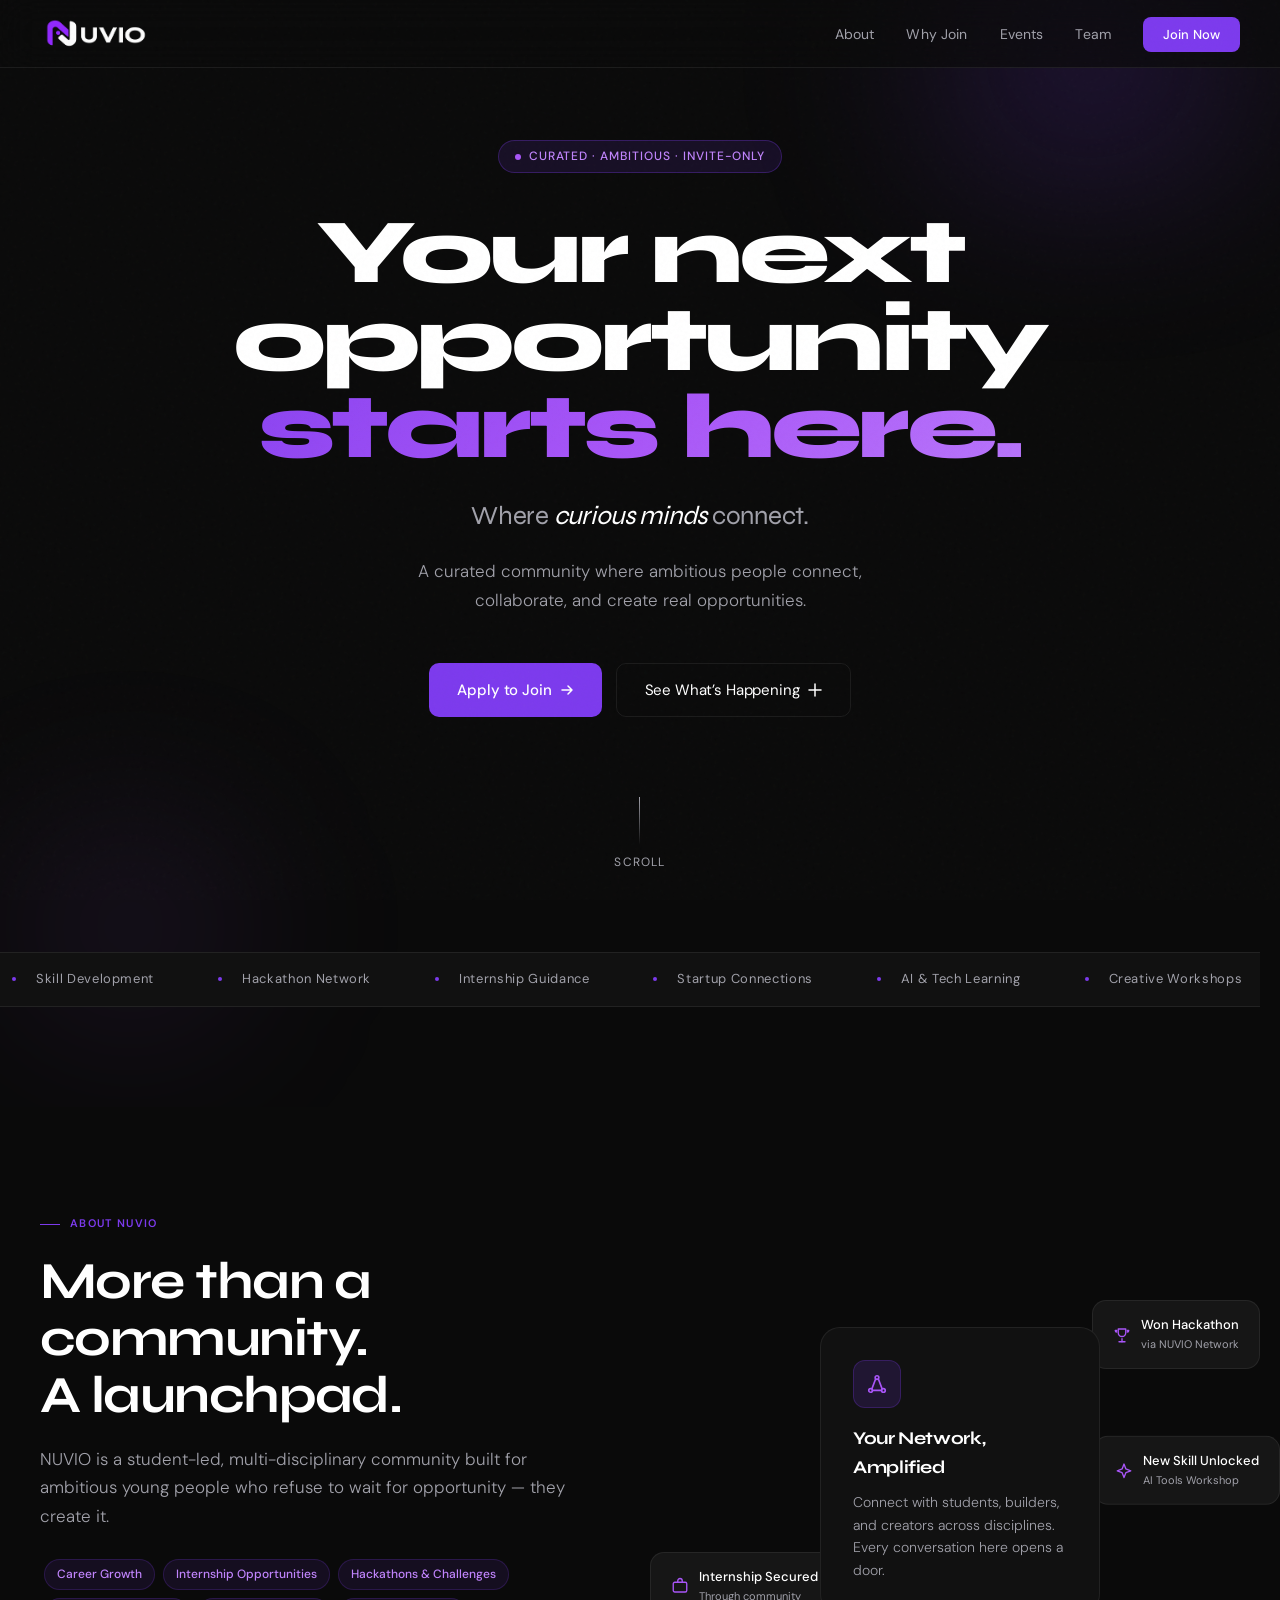
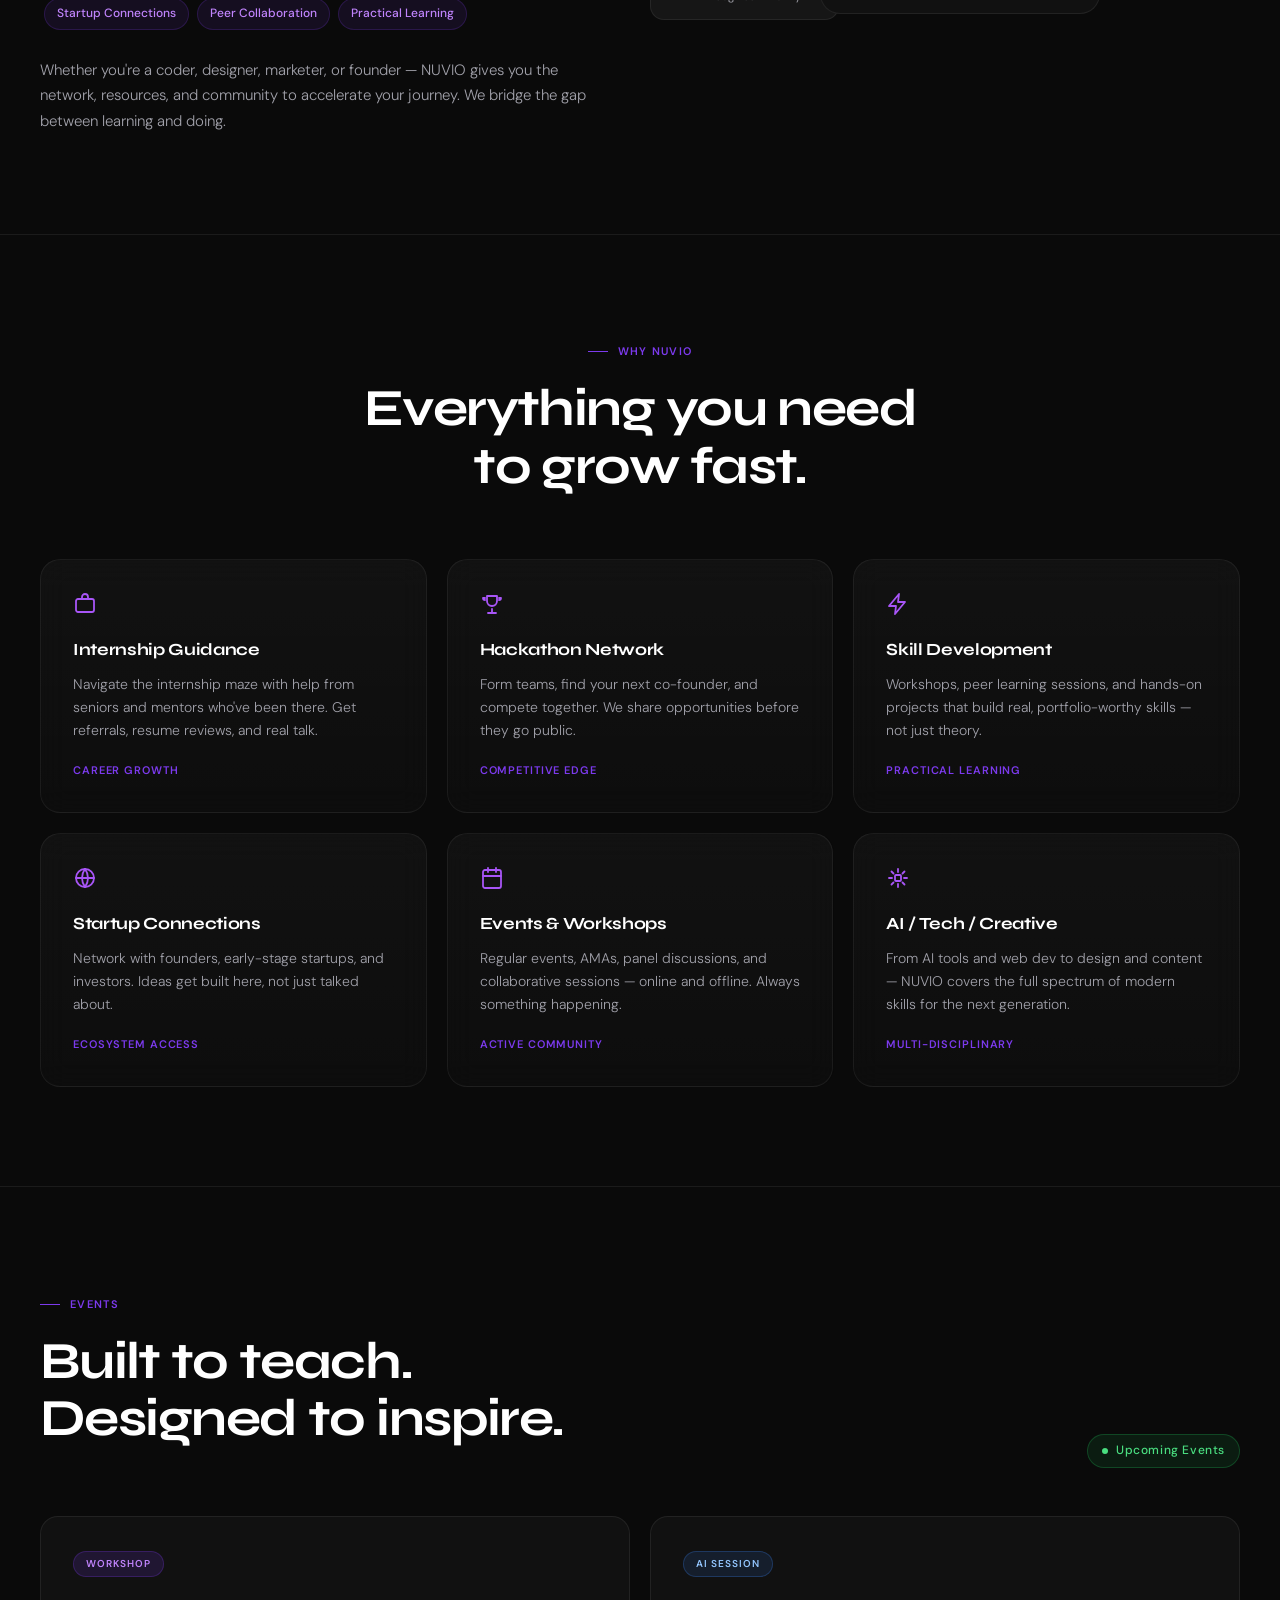
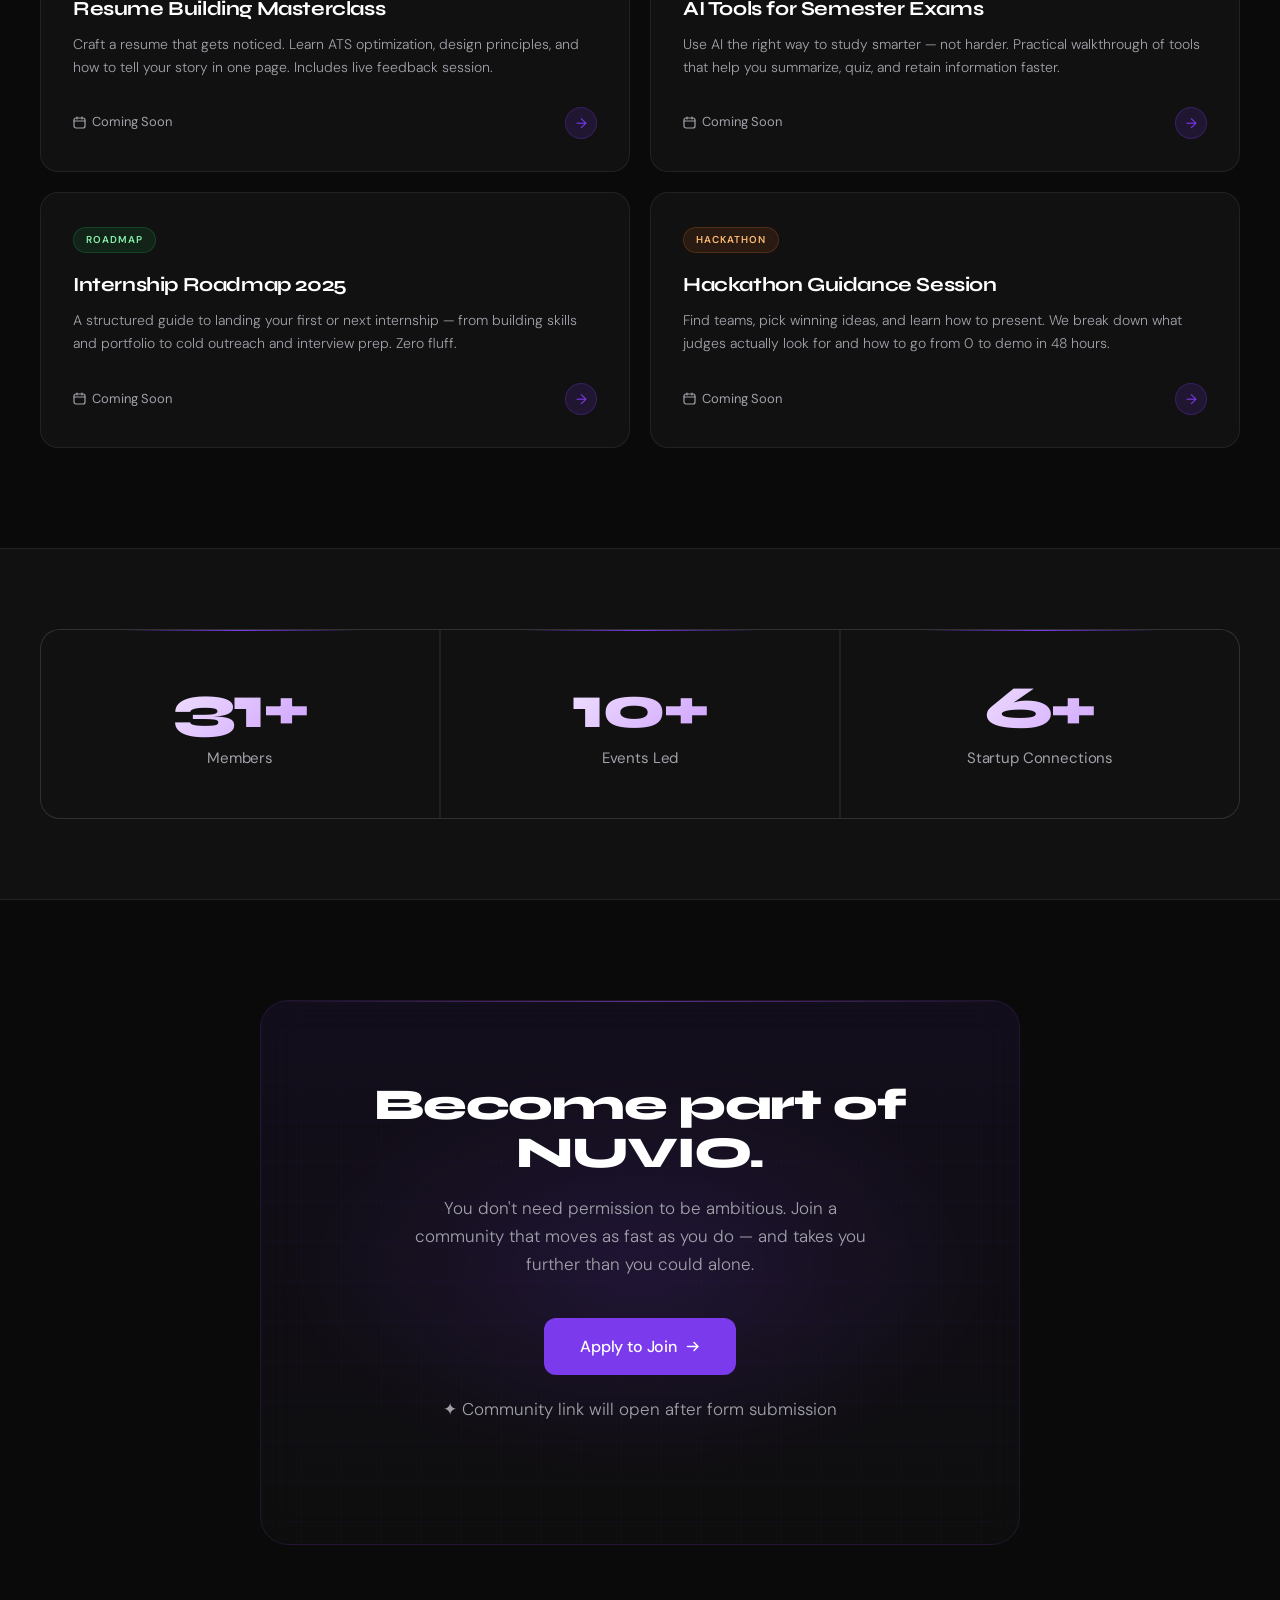
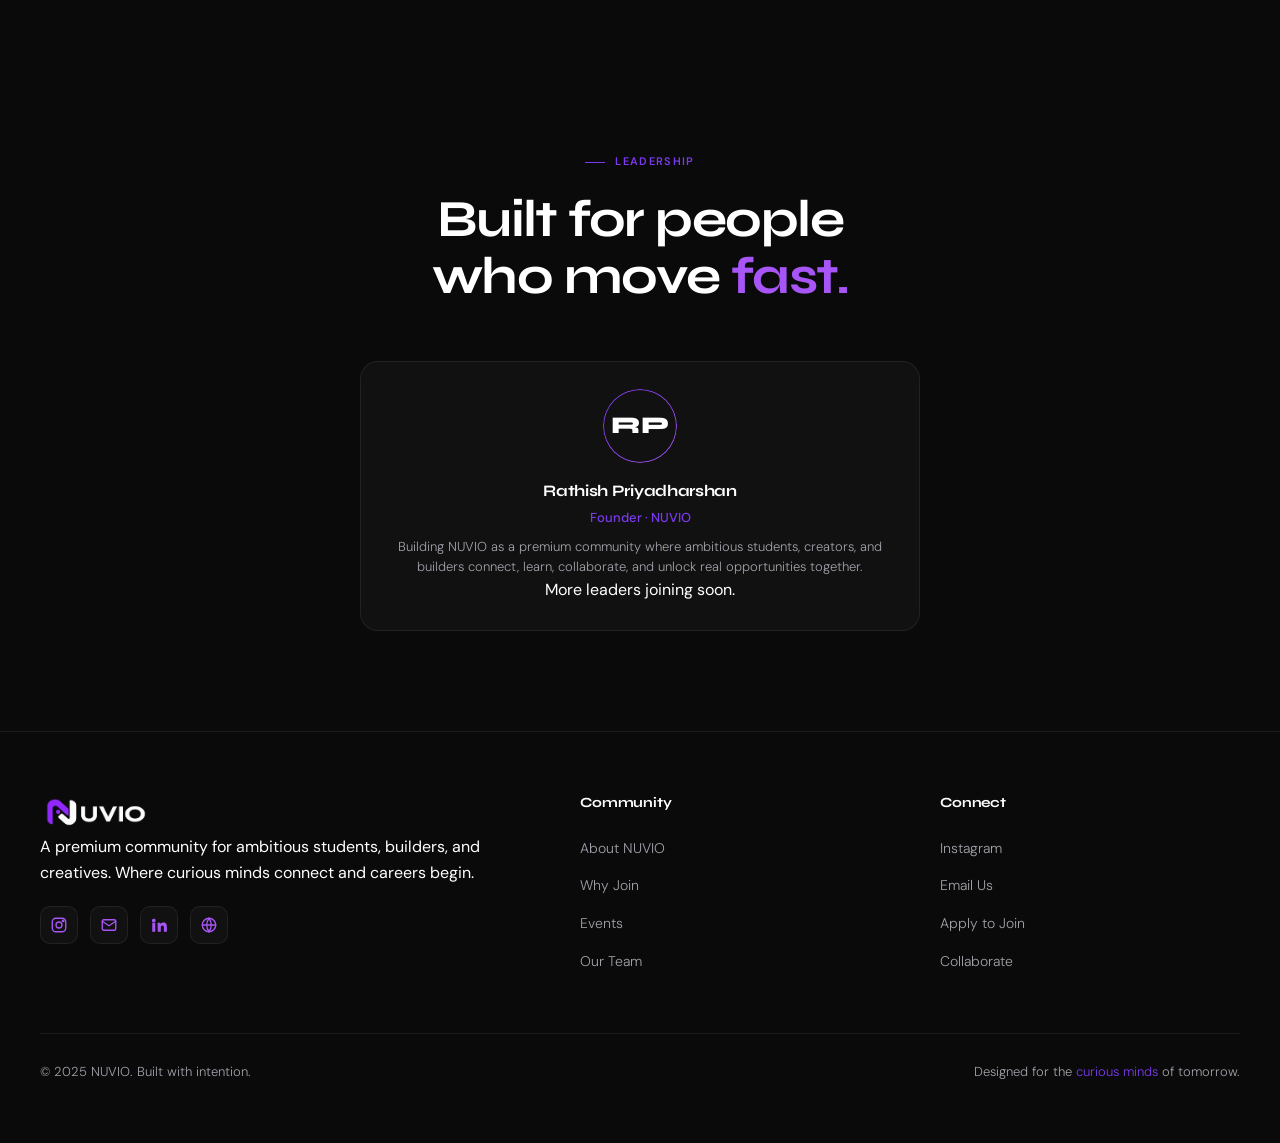
==== index.html @ 0d8b3151 "Add files via upload" ====
<!DOCTYPE html>
<html lang="en">

<head>
  <meta charset="UTF-8" />
  <meta name="viewport" content="width=device-width, initial-scale=1.0" />
  <meta name="description" content="NUVIO — A multi-disciplinary community for students, builders, creatives, and ambitious learners to connect, grow, and build together." />
  <meta name="theme-color" content="#0A0A0A" />

  <!-- Open Graph -->
  <meta property="og:title"       content="NUVIO — Where curious minds connect." />
  <meta property="og:description" content="A premium student-led community for builders, creatives, and ambitious learners." />
  <meta property="og:type"        content="website" />

  <title>NUVIO — Where curious minds connect.</title>
  <link rel="icon" type="image/png" href="assets/favicon.png">
  <!-- Google Fonts -->
  <link rel="preconnect" href="https://fonts.googleapis.com" />
  <link rel="preconnect" href="https://fonts.gstatic.com" crossorigin />
  <link
    href="https://fonts.googleapis.com/css2?family=Syne:wght@400;500;600;700;800&family=DM+Sans:ital,opsz,wght@0,9..40,300;0,9..40,400;0,9..40,500;1,9..40,300&display=swap"
    rel="stylesheet"
  />

  <!-- Stylesheet -->
  <link rel="stylesheet" href="style.css" />
</head>

<body>

  <!-- ============================================================
       NAVIGATION
  ============================================================ -->
  <nav>
    <a href="#" class="nav-logo">
      <img src="assets/nuvio-navbar.png" alt="NUVIO">
    </a>

    <ul class="nav-links">
      <li><a href="#about">About</a></li>
      <li><a href="#why">Why Join</a></li>
      <li><a href="#events">Events</a></li>
      <li><a href="#team">Team</a></li>
      <li><a href="#join" class="nav-cta">Join Now</a></li>
    </ul>

    <div class="nav-hamburger" aria-label="Toggle menu" role="button" tabindex="0">
      <span></span>
      <span></span>
      <span></span>
    </div>
  </nav>


  <!-- ============================================================
       HERO SECTION
  ============================================================ -->
  <section id="hero">

    <!-- Background glows -->
    <div class="hero-glow-1" aria-hidden="true"></div>
    <div class="hero-glow-2" aria-hidden="true"></div>

    <!-- Badge -->
    <div class="hero-badge">
      <div class="hero-badge-dot" aria-hidden="true"></div>
      Curated · Ambitious · Invite-only
    </div>

    <!-- Headline -->
    <h1 class="hero-title">
      <span class="hero-title-line1">Your next opportunity</span>
      <span class="hero-title-line2">starts here.</span>
    </h1>

    <!-- Tagline -->
    <p class="hero-tagline">Where <em>curious minds</em> connect.</p>

    <!-- Description -->
    <p class="hero-desc">
      A curated community where ambitious people connect, collaborate, and create real opportunities.
    </p>

    <!-- CTA Buttons -->
    <div class="hero-cta">
      <a href="#" class="btn-primary" id="open-form">
        Apply to Join
        <svg width="14" height="14" viewBox="0 0 14 14" fill="none" aria-hidden="true">
          <path d="M2 7h10M8 3l4 4-4 4" stroke="currentColor" stroke-width="1.5" stroke-linecap="round" stroke-linejoin="round"/>
        </svg>
      </a>
      <a href="#events" class="btn-secondary">
        See What’s Happening
        <svg width="14" height="14" viewBox="0 0 14 14" fill="none" aria-hidden="true">
          <path d="M7 1v12M1 7h12" stroke="currentColor" stroke-width="1.5" stroke-linecap="round"/>
        </svg>
      </a>
    </div>

    <!-- Scroll indicator -->
    <div class="hero-scroll" aria-hidden="true">
      <div class="scroll-line"></div>
      Scroll
    </div>

    <!-- Marquee ticker -->
    <div class="marquee-wrap" aria-hidden="true">
      <div class="marquee-track">
        <div class="marquee-item"><span></span> Skill Development</div>
        <div class="marquee-item"><span></span> Hackathon Network</div>
        <div class="marquee-item"><span></span> Internship Guidance</div>
        <div class="marquee-item"><span></span> Startup Connections</div>
        <div class="marquee-item"><span></span> AI & Tech Learning</div>
        <div class="marquee-item"><span></span> Creative Workshops</div>
        <div class="marquee-item"><span></span> Community Growth</div>
        <div class="marquee-item"><span></span> Peer Mentorship</div>
        <!-- Duplicate set for seamless loop -->
        <div class="marquee-item"><span></span> Skill Development</div>
        <div class="marquee-item"><span></span> Hackathon Network</div>
        <div class="marquee-item"><span></span> Internship Guidance</div>
        <div class="marquee-item"><span></span> Startup Connections</div>
        <div class="marquee-item"><span></span> AI & Tech Learning</div>
        <div class="marquee-item"><span></span> Creative Workshops</div>
        <div class="marquee-item"><span></span> Community Growth</div>
        <div class="marquee-item"><span></span> Peer Mentorship</div>
      </div>
    </div>

  </section>


  <!-- ============================================================
       ABOUT SECTION
  ============================================================ -->
  <section id="about">
    <div class="about-grid">

      <!-- Text Content -->
      <div class="reveal">
        <div class="section-label">About NUVIO</div>
        <h2 class="section-title">More than a community.<br>A launchpad.</h2>
        <p class="section-desc">
          NUVIO is a student-led, multi-disciplinary community built for ambitious young
          people who refuse to wait for opportunity — they create it.
        </p>

        <div class="about-pills">
          <span class="about-pill">Career Growth</span>
          <span class="about-pill">Internship Opportunities</span>
          <span class="about-pill">Hackathons & Challenges</span>
          <span class="about-pill">Startup Connections</span>
          <span class="about-pill">Peer Collaboration</span>
          <span class="about-pill">Practical Learning</span>
        </div>

        <p style="font-size: 15px; color: var(--secondary); line-height: 1.7; font-weight: 300;">
          Whether you're a coder, designer, marketer, or founder — NUVIO gives you the
          network, resources, and community to accelerate your journey. We bridge the
          gap between learning and doing.
        </p>
      </div>

      <!-- Visual / Floating Cards -->
      <div class="about-visual reveal" aria-hidden="true">
        <div class="about-card-big">
          <div class="about-icon-wrap">
            <svg width="22" height="22" viewBox="0 0 24 24" fill="none" stroke="currentColor" stroke-width="1.8" stroke-linecap="round" stroke-linejoin="round" aria-hidden="true">
              <circle cx="12" cy="5" r="2"/>
              <circle cx="5" cy="19" r="2"/>
              <circle cx="19" cy="19" r="2"/>
              <path d="M10.5 6.5L6.5 17"/>
              <path d="M13.5 6.5L17.5 17"/>
              <path d="M7 19h10"/>
            </svg>
          </div>
          <h3>Your Network, Amplified</h3>
          <p>Connect with students, builders, and creators across disciplines. Every conversation here opens a door.</p>
        </div>

        <div class="about-floating about-float-1">
          <span class="about-floating-icon">
            <svg width="18" height="18" viewBox="0 0 24 24" fill="none" stroke="currentColor" stroke-width="1.8" stroke-linecap="round" stroke-linejoin="round" aria-hidden="true">
              <path d="M8 21h8"/>
              <path d="M12 17v4"/>
              <path d="M7 4h10v5a5 5 0 0 1-10 0V4z"/>
              <path d="M5 6H3a2 2 0 0 0 2 2"/>
              <path d="M19 6h2a2 2 0 0 1-2 2"/>
            </svg>
          </span>
          <div>
            <div class="about-float-title">Won Hackathon</div>
            <div class="about-float-sub">via NUVIO Network</div>
          </div>
        </div>

        <div class="about-floating about-float-2">
          <span class="about-floating-icon">
            <svg width="18" height="18" viewBox="0 0 24 24" fill="none" stroke="currentColor" stroke-width="1.8" stroke-linecap="round" stroke-linejoin="round" aria-hidden="true">
              <rect x="3" y="7" width="18" height="13" rx="2"/>
              <path d="M9 7V5a3 3 0 0 1 6 0v2"/>
            </svg>
          </span>
          <div>
            <div class="about-float-title">Internship Secured</div>
            <div class="about-float-sub">Through community</div>
          </div>
        </div>

        <div class="about-floating about-float-3">
          <span class="about-floating-icon">
            <svg width="18" height="18" viewBox="0 0 24 24" fill="none" stroke="currentColor" stroke-width="1.8" stroke-linecap="round" stroke-linejoin="round" aria-hidden="true">
              <path d="M12 3l2.5 6.5L21 12l-6.5 2.5L12 21l-2.5-6.5L3 12l6.5-2.5L12 3z"/>
            </svg>
          </span>
          <div>
            <div class="about-float-title">New Skill Unlocked</div>
            <div class="about-float-sub">AI Tools Workshop</div>
          </div>
        </div>
      </div>

    </div>
  </section>


  <!-- ============================================================
       WHY JOIN SECTION
  ============================================================ -->
  <section id="why">

    <div class="why-header reveal">
      <div class="section-label">Why NUVIO</div>
      <h2 class="section-title">Everything you need<br>to grow fast.</h2>
    </div>

    <div class="features-grid">

      <div class="feature-card reveal">
        <span class="feature-icon" aria-hidden="true">
          <svg width="24" height="24" viewBox="0 0 24 24" fill="none" stroke="currentColor" stroke-width="1.8" stroke-linecap="round" stroke-linejoin="round">
            <rect x="3" y="7" width="18" height="13" rx="2"/>
            <path d="M9 7V5a3 3 0 0 1 6 0v2"/>
          </svg>
        </span>
        <h3>Internship Guidance</h3>
        <p>Navigate the internship maze with help from seniors and mentors who've been there. Get referrals, resume reviews, and real talk.</p>
        <div class="feature-tag">Career Growth</div>
      </div>

      <div class="feature-card reveal">
        <span class="feature-icon" aria-hidden="true">
          <svg width="24" height="24" viewBox="0 0 24 24" fill="none" stroke="currentColor" stroke-width="1.8" stroke-linecap="round" stroke-linejoin="round">
            <path d="M8 21h8"/>
            <path d="M12 17v4"/>
            <path d="M7 4h10v5a5 5 0 0 1-10 0V4z"/>
            <path d="M5 6H3a2 2 0 0 0 2 2"/>
            <path d="M19 6h2a2 2 0 0 1-2 2"/>
          </svg>
        </span>
        <h3>Hackathon Network</h3>
        <p>Form teams, find your next co-founder, and compete together. We share opportunities before they go public.</p>
        <div class="feature-tag">Competitive Edge</div>
      </div>

      <div class="feature-card reveal">
        <span class="feature-icon" aria-hidden="true">
          <svg width="24" height="24" viewBox="0 0 24 24" fill="none" stroke="currentColor" stroke-width="1.8" stroke-linecap="round" stroke-linejoin="round">
            <path d="M13 2L3 14h7l-1 8 10-12h-7l1-8z"/>
          </svg>
        </span>
        <h3>Skill Development</h3>
        <p>Workshops, peer learning sessions, and hands-on projects that build real, portfolio-worthy skills — not just theory.</p>
        <div class="feature-tag">Practical Learning</div>
      </div>

      <div class="feature-card reveal">
        <span class="feature-icon" aria-hidden="true">
          <svg width="24" height="24" viewBox="0 0 24 24" fill="none" stroke="currentColor" stroke-width="1.8" stroke-linecap="round" stroke-linejoin="round">
            <circle cx="12" cy="12" r="9"/>
            <path d="M3 12h18"/>
            <path d="M12 3a15 15 0 0 1 0 18"/>
            <path d="M12 3a15 15 0 0 0 0 18"/>
          </svg>
        </span>
        <h3>Startup Connections</h3>
        <p>Network with founders, early-stage startups, and investors. Ideas get built here, not just talked about.</p>
        <div class="feature-tag">Ecosystem Access</div>
      </div>

      <div class="feature-card reveal">
        <span class="feature-icon" aria-hidden="true">
          <svg width="24" height="24" viewBox="0 0 24 24" fill="none" stroke="currentColor" stroke-width="1.8" stroke-linecap="round" stroke-linejoin="round">
            <rect x="3" y="4" width="18" height="18" rx="2"/>
            <path d="M16 2v4"/>
            <path d="M8 2v4"/>
            <path d="M3 10h18"/>
          </svg>
        </span>
        <h3>Events & Workshops</h3>
        <p>Regular events, AMAs, panel discussions, and collaborative sessions — online and offline. Always something happening.</p>
        <div class="feature-tag">Active Community</div>
      </div>

      <div class="feature-card reveal">
        <span class="feature-icon" aria-hidden="true">
          <svg width="24" height="24" viewBox="0 0 24 24" fill="none" stroke="currentColor" stroke-width="1.8" stroke-linecap="round" stroke-linejoin="round">
            <rect x="9" y="9" width="6" height="6" rx="1"/>
            <path d="M12 3v3"/>
            <path d="M12 18v3"/>
            <path d="M3 12h3"/>
            <path d="M18 12h3"/>
            <path d="M5.5 5.5l2 2"/>
            <path d="M16.5 16.5l2 2"/>
            <path d="M18.5 5.5l-2 2"/>
            <path d="M7.5 16.5l-2 2"/>
          </svg>
        </span>
        <h3>AI / Tech / Creative</h3>
        <p>From AI tools and web dev to design and content — NUVIO covers the full spectrum of modern skills for the next generation.</p>
        <div class="feature-tag">Multi-disciplinary</div>
      </div>

    </div>
  </section>


  <!-- ============================================================
       EVENTS SECTION
  ============================================================ -->
  <section id="events">

    <div class="events-header">
      <div class="reveal">
        <div class="section-label">Events</div>
        <h2 class="section-title">Built to teach.<br>Designed to inspire.</h2>
      </div>
      <div class="upcoming-badge reveal">
        <div class="upcoming-dot" aria-hidden="true"></div>
        Upcoming Events
      </div>
    </div>

    <div class="events-grid">

      <article class="event-card reveal">
        <span class="event-chip chip-purple">Workshop</span>
        <h3>Resume Building Masterclass</h3>
        <p>Craft a resume that gets noticed. Learn ATS optimization, design principles, and how to tell your story in one page. Includes live feedback session.</p>
        <div class="event-footer">
          <span class="event-date">
            <svg width="13" height="13" viewBox="0 0 13 13" fill="none" aria-hidden="true">
              <rect x="1" y="2" width="11" height="10" rx="2" stroke="currentColor" stroke-width="1.2"/>
              <path d="M1 5h11M4 1v2M9 1v2" stroke="currentColor" stroke-width="1.2" stroke-linecap="round"/>
            </svg>
            Coming Soon
          </span>
          <div class="event-arrow" aria-hidden="true">→</div>
        </div>
      </article>

      <article class="event-card reveal">
        <span class="event-chip chip-blue">AI Session</span>
        <h3>AI Tools for Semester Exams</h3>
        <p>Use AI the right way to study smarter — not harder. Practical walkthrough of tools that help you summarize, quiz, and retain information faster.</p>
        <div class="event-footer">
          <span class="event-date">
            <svg width="13" height="13" viewBox="0 0 13 13" fill="none" aria-hidden="true">
              <rect x="1" y="2" width="11" height="10" rx="2" stroke="currentColor" stroke-width="1.2"/>
              <path d="M1 5h11M4 1v2M9 1v2" stroke="currentColor" stroke-width="1.2" stroke-linecap="round"/>
            </svg>
            Coming Soon
          </span>
          <div class="event-arrow" aria-hidden="true">→</div>
        </div>
      </article>

      <article class="event-card reveal">
        <span class="event-chip chip-green">Roadmap</span>
        <h3>Internship Roadmap 2025</h3>
        <p>A structured guide to landing your first or next internship — from building skills and portfolio to cold outreach and interview prep. Zero fluff.</p>
        <div class="event-footer">
          <span class="event-date">
            <svg width="13" height="13" viewBox="0 0 13 13" fill="none" aria-hidden="true">
              <rect x="1" y="2" width="11" height="10" rx="2" stroke="currentColor" stroke-width="1.2"/>
              <path d="M1 5h11M4 1v2M9 1v2" stroke="currentColor" stroke-width="1.2" stroke-linecap="round"/>
            </svg>
            Coming Soon
          </span>
          <div class="event-arrow" aria-hidden="true">→</div>
        </div>
      </article>

      <article class="event-card reveal">
        <span class="event-chip chip-orange">Hackathon</span>
        <h3>Hackathon Guidance Session</h3>
        <p>Find teams, pick winning ideas, and learn how to present. We break down what judges actually look for and how to go from 0 to demo in 48 hours.</p>
        <div class="event-footer">
          <span class="event-date">
            <svg width="13" height="13" viewBox="0 0 13 13" fill="none" aria-hidden="true">
              <rect x="1" y="2" width="11" height="10" rx="2" stroke="currentColor" stroke-width="1.2"/>
              <path d="M1 5h11M4 1v2M9 1v2" stroke="currentColor" stroke-width="1.2" stroke-linecap="round"/>
            </svg>
            Coming Soon
          </span>
          <div class="event-arrow" aria-hidden="true">→</div>
        </div>
      </article>

    </div>
  </section>


  <!-- ============================================================
       STATS SECTION
  ============================================================ -->
  <section id="stats">
    <div class="stats-grid">

      <div class="stat-item reveal">
        <div class="stat-num" data-target="50">0+</div>
        <div class="stat-label">Members</div>
      </div>

      <div class="stat-item reveal">
        <div class="stat-num" data-target="10">0+</div>
        <div class="stat-label">Events Led</div>
      </div>

      <div class="stat-item reveal">
        <div class="stat-num" data-target="6">0+</div>
        <div class="stat-label">Startup Connections</div>
      </div>

    </div>
  </section>


  <!-- ============================================================
       JOIN / CTA SECTION
  ============================================================ -->
  <section id="join">
    <div class="join-glow" aria-hidden="true"></div>

    <div class="join-card reveal">
      <div class="join-card-grid" aria-hidden="true"></div>

      <h2>Become part of<br>NUVIO.</h2>
      <p>
        You don't need permission to be ambitious. Join a community that moves as fast
        as you do — and takes you further than you could alone.
      </p>

      <!--
        TODO: Replace href="#" with your Google Forms URL
        Example: href="https://forms.gle/yourformid"
      -->
      <a href="#" class="btn-primary" id="open-form-2">
        Apply to Join
        <svg width="15" height="15" viewBox="0 0 15 15" fill="none" aria-hidden="true">
          <path d="M2.5 7.5h10M9 3.5l4 4-4 4" stroke="currentColor" stroke-width="1.5" stroke-linecap="round" stroke-linejoin="round"/>
        </svg>
      </a>

      <p class="join-note">✦ Community link will open after form submission</p>
    </div>
  </section>


  <!-- ============================================================
       TEAM SECTION
  ============================================================ -->
  <section id="team">

    <div class="team-header reveal">
      <div class="section-label">Leadership</div>
      <h2 class="section-title">
        Built for people<br>
        who move <span class="accent-text">fast.</span>
      </h2>
    </div>

    <div class="team-grid">

      <div class="team-card reveal founder-card">
        <div class="team-avatar founder-avatar" aria-hidden="true">RP</div>

        <div class="team-name">Rathish Priyadharshan</div>
        <div class="team-role">Founder · NUVIO</div>

        <p class="team-bio">
          Building NUVIO as a premium community where ambitious students,
          creators, and builders connect, learn, collaborate, and unlock
          real opportunities together.
        </p>

        <p class="founder-note">
          More leaders joining soon.
        </p>
      </div>

    </div>
  </section>


  <!-- ============================================================
       FOOTER
  ============================================================ -->
  <footer>
    <div class="footer-grid">

      <!-- Brand -->
      <div class="footer-brand">
        <a href="#" class="nav-logo">
          <img src="assets/nuvio-navbar.png" alt="NUVIO" class="footer-logo">
        </a>
        
        <p>A premium community for ambitious students, builders, and creatives. Where curious minds connect and careers begin.</p>
        <div class="footer-social">
          <a href="#" class="social-link" title="Instagram" aria-label="Instagram">
            <svg width="18" height="18" viewBox="0 0 24 24" fill="none" stroke="currentColor" stroke-width="1.8" stroke-linecap="round" stroke-linejoin="round">
              <rect x="3" y="3" width="18" height="18" rx="5"/>
              <circle cx="12" cy="12" r="4"/>
              <circle cx="17.5" cy="6.5" r="1"/>
            </svg>
          </a>
          <a href="mailto:hello@nuvio.community" class="social-link" title="Email" aria-label="Email">
            <svg width="18" height="18" viewBox="0 0 24 24" fill="none" stroke="currentColor" stroke-width="1.8" stroke-linecap="round" stroke-linejoin="round">
              <rect x="3" y="5" width="18" height="14" rx="2"/>
              <path d="M3 7l9 6 9-6"/>
            </svg>
          </a>
          <a href="#" class="social-link" title="LinkedIn" aria-label="LinkedIn">
            <svg width="18" height="18" viewBox="0 0 24 24" fill="currentColor" aria-hidden="true">
              <path d="M4.98 3.5A2.48 2.48 0 1 0 5 8.46 2.48 2.48 0 0 0 4.98 3.5zM3 9h4v12H3zM10 9h3.8v1.7h.1c.5-.9 1.8-1.9 3.8-1.9 4.1 0 4.8 2.7 4.8 6.2V21h-4v-5.4c0-1.3 0-3-1.9-3s-2.2 1.5-2.2 2.9V21h-4z"/>
            </svg>
          </a>
          <a href="#" class="social-link" title="Community" aria-label="Community">
            <svg width="18" height="18" viewBox="0 0 24 24" fill="none" stroke="currentColor" stroke-width="1.8" stroke-linecap="round" stroke-linejoin="round">
              <circle cx="12" cy="12" r="9"/>
              <path d="M3 12h18"/>
              <path d="M12 3a15 15 0 0 1 0 18"/>
              <path d="M12 3a15 15 0 0 0 0 18"/>
            </svg>
          </a>
        </div>
      </div>

      <!-- Links: Community -->
      <div class="footer-col">
        <h4>Community</h4>
        <ul>
          <li><a href="#about">About NUVIO</a></li>
          <li><a href="#why">Why Join</a></li>
          <li><a href="#events">Events</a></li>
          <li><a href="#team">Our Team</a></li>
        </ul>
      </div>

      <!-- Links: Connect -->
      <div class="footer-col">
        <h4>Connect</h4>
        <ul>
          <li><a href="#">Instagram</a></li>
          <li><a href="mailto:hello@nuvio.community">Email Us</a></li>
          <li><a href="#join">Apply to Join</a></li>
          <li><a href="#">Collaborate</a></li>
        </ul>
      </div>

    </div>

    <div class="footer-bottom">
      <p>© 2025 NUVIO. Built with intention.</p>
      <p>Designed for the <a href="#join">curious minds</a> of tomorrow.</p>
    </div>
  </footer>

  <div class="form-modal" id="formModal">
    <div class="form-overlay" id="closeForm"></div>

    <div class="form-modal-content">
      <button class="form-close" id="closeFormBtn">&times;</button>

      <iframe
        src="https://tally.so/embed/ODo21Y"
        frameborder="0"
        marginheight="0"
        marginwidth="0"
        title="NUVIO Application Form">
      </iframe>
    </div>
  </div>

  <!-- JavaScript — loaded at end of body for performance -->
  <script src="main.js"></script>

</body>
</html>
---- style.css ----
/* ============================================================
   NUVIO — style.css
   Where curious minds connect.
   ============================================================ */

/* ─── RESET & ROOT VARIABLES ─── */
*, *::before, *::after {
  box-sizing: border-box;
  margin: 0;
  padding: 0;
}

:root {
  --bg:           #0A0A0A;
  --bg2:          #111111;
  --bg3:          #161616;
  --accent:       #7C3AED;
  --glow:         #A855F7;
  --white:        #FFFFFF;
  --secondary:    #A1A1AA;
  --border:       rgba(255, 255, 255, 0.07);
  --border-hover: rgba(124, 58, 237, 0.35);
  --font-display: 'Syne', sans-serif;
  --font-body:    'DM Sans', sans-serif;
}

html {
  scroll-behavior: smooth;
}

body {
  background: var(--bg);
  color: var(--white);
  font-family: var(--font-body);
  font-size: 16px;
  line-height: 1.6;
  overflow-x: hidden;
  -webkit-font-smoothing: antialiased;
}

/* ─── NOISE TEXTURE OVERLAY ─── */
body::before {
  content: '';
  position: fixed;
  inset: 0;
  background-image: url("data:image/svg+xml,%3Csvg viewBox='0 0 256 256' xmlns='http://www.w3.org/2000/svg'%3E%3Cfilter id='noise'%3E%3CfeTurbulence type='fractalNoise' baseFrequency='0.9' numOctaves='4' stitchTiles='stitch'/%3E%3C/filter%3E%3Crect width='100%25' height='100%25' filter='url(%23noise)' opacity='0.04'/%3E%3C/svg%3E");
  pointer-events: none;
  z-index: 9999;
  opacity: 0.5;
}

/* ─── CUSTOM SCROLLBAR ─── */
::-webkit-scrollbar        { width: 4px; }
::-webkit-scrollbar-track  { background: var(--bg); }
::-webkit-scrollbar-thumb  { background: var(--accent); border-radius: 2px; }

/* ─── SECTION BASE ─── */
section {
  padding: 100px max(24px, calc((100vw - 1200px) / 2));
}


/* ================================================================
   ANIMATIONS
================================================================ */

@keyframes pulse-dot {
  0%, 100% { box-shadow: 0 0 8px var(--glow); }
  50%       { box-shadow: 0 0 20px var(--glow), 0 0 40px rgba(168, 85, 247, 0.3); }
}

@keyframes glow-breathe {
  0%, 100% { opacity: 0.6; transform: translateX(-50%) scale(1); }
  50%       { opacity: 1;   transform: translateX(-50%) scale(1.05); }
}

@keyframes fade-up {
  from { opacity: 0; transform: translateY(24px); }
  to   { opacity: 1; transform: translateY(0); }
}

@keyframes marquee {
  from { transform: translateX(0); }
  to   { transform: translateX(-50%); }
}

@keyframes float1 {
  0%, 100% { transform: translateY(0); }
  50%       { transform: translateY(-10px); }
}

@keyframes float2 {
  0%, 100% { transform: translateY(0); }
  50%       { transform: translateY(8px); }
}

@keyframes scroll-pulse {
  0%, 100% { opacity: 0.4; }
  50%       { opacity: 1; }
}

/* ─── SCROLL REVEAL ─── */
.reveal {
  opacity: 0;
  transform: translateY(28px);
  transition: opacity 0.7s ease, transform 0.7s ease;
}

.reveal.visible {
  opacity: 1;
  transform: translateY(0);
}


/* ================================================================
   SHARED COMPONENTS
================================================================ */

/* Section Label */
.section-label {
  display: inline-flex;
  align-items: center;
  gap: 10px;
  font-size: 11px;
  font-weight: 600;
  letter-spacing: 0.12em;
  text-transform: uppercase;
  color: var(--accent);
  margin-bottom: 20px;
}

.section-label::before {
  content: '';
  width: 20px;
  height: 1px;
  background: var(--accent);
}

/* Section Title */
.section-title {
  font-family: var(--font-display);
  font-size: clamp(32px, 4.5vw, 52px);
  font-weight: 700;
  line-height: 1.1;
  letter-spacing: -0.03em;
  margin-bottom: 20px;
}

/* Section Description */
.section-desc {
  font-size: 17px;
  color: var(--secondary);
  max-width: 540px;
  line-height: 1.7;
  font-weight: 300;
}

/* Buttons */
.btn-primary {
  background: var(--accent);
  color: var(--white);
  padding: 14px 28px;
  border-radius: 10px;
  font-size: 15px;
  font-weight: 500;
  text-decoration: none;
  border: none;
  cursor: pointer;
  transition: all 0.35s cubic-bezier(0.22, 1, 0.36, 1);
  display: inline-flex;
  align-items: center;
  gap: 8px;
  font-family: var(--font-body);
  letter-spacing: -0.01em;
}

.btn-primary:hover {
  transform: translateY(-2px);
  box-shadow:
    0 14px 40px rgba(124, 58, 237, 0.35),
    0 0 0 1px rgba(168, 85, 247, 0.25);
}

.btn-secondary {
  background: transparent;
  color: var(--white);
  padding: 14px 28px;
  border-radius: 10px;
  font-size: 15px;
  font-weight: 400;
  text-decoration: none;
  border: 1px solid var(--border);
  cursor: pointer;
  transition: all 0.35s cubic-bezier(0.22, 1, 0.36, 1);
  display: inline-flex;
  align-items: center;
  gap: 8px;
  font-family: var(--font-body);
  letter-spacing: -0.01em;
}

.btn-secondary:hover {
  transform: translateY(-2px);
  border-color: rgba(168, 85, 247, 0.35);
  background: rgba(124, 58, 237, 0.08);
}


/* ================================================================
   NAVIGATION
================================================================ */

nav {
  position: fixed;
  top: 0;
  left: 0;
  right: 0;
  z-index: 100;
  padding: 0 max(24px, calc((100vw - 1200px) / 2));
  height: 68px;
  display: flex;
  align-items: center;
  justify-content: space-between;
  background: rgba(10, 10, 10, 0.7);
  backdrop-filter: blur(20px);
  -webkit-backdrop-filter: blur(20px);
  border-bottom: 1px solid var(--border);
  transition: background 0.3s;
}

.nav-logo {
  text-decoration: none;
  display: flex;
  align-items: center;
  transition: opacity 0.25s ease, transform 0.25s ease;
}

.nav-logo:hover {
  opacity: 0.9;
  transform: translateY(-1px);
}

.nav-logo img {
  height: 42px;
  width: auto;
  display: block;
}

.nav-links {
  display: flex;
  align-items: center;
  gap: 32px;
  list-style: none;
}

.nav-links a {
  font-size: 14px;
  font-weight: 400;
  color: var(--secondary);
  text-decoration: none;
  letter-spacing: 0.01em;
  transition: color 0.2s;
}

.nav-links a:hover {
  color: #A855F7;
}

.nav-cta {
  background: var(--accent) !important;
  color: var(--white) !important;
  padding: 9px 20px !important;
  border-radius: 8px !important;
  font-weight: 500 !important;
  font-size: 13px !important;
  transition: all 0.35s cubic-bezier(0.22, 1, 0.36, 1);
}

.nav-cta:hover {
  background: #6d28d9 !important;
  box-shadow: 0 0 24px rgba(124, 58, 237, 0.4) !important;
  color: var(--white) !important;
}

.nav-hamburger {
  display: none;
  flex-direction: column;
  gap: 5px;
  cursor: pointer;
  padding: 4px;
}

.nav-hamburger span {
  width: 22px;
  height: 2px;
  background: var(--secondary);
  border-radius: 2px;
  transition: 0.3s;
}


/* ================================================================
   HERO SECTION
================================================================ */

#hero {
  min-height: 100vh;
  display: flex;
  flex-direction: column;
  justify-content: center;
  align-items: center;
  text-align: center;
  padding-top: 140px;
  position: relative;
  overflow: hidden;
}

.hero-glow-1 {
  position: absolute;
  width: 620px;
  height: 360px;
  background: radial-gradient(
    circle,
    rgba(124, 58, 237, 0.22) 0%,
    rgba(124, 58, 237, 0.08) 40%,
    transparent 75%
  );
  top: -120px;
  right: -120px;
  filter: blur(70px);
  pointer-events: none;
  z-index: 0;
}

.hero-glow-2 {
  position: absolute;
  width: 420px;
  height: 280px;
  background: radial-gradient(
    circle,
    rgba(168, 85, 247, 0.12) 0%,
    transparent 70%
  );
  bottom: 40px;
  left: -80px;
  filter: blur(80px);
  pointer-events: none;
  z-index: 0;
}

.hero-badge {
  display: inline-flex;
  align-items: center;
  gap: 8px;
  background: rgba(124, 58, 237, 0.12);
  border: 1px solid rgba(124, 58, 237, 0.3);
  border-radius: 100px;
  padding: 6px 16px;
  font-size: 12px;
  font-weight: 500;
  color: #c084fc;
  letter-spacing: 0.08em;
  text-transform: uppercase;
  margin-bottom: 36px;
  animation: fade-up 0.8s ease both;
}

.hero-badge-dot {
  width: 6px;
  height: 6px;
  border-radius: 50%;
  background: #a855f7;
  animation: pulse-dot 2s ease-in-out infinite;
}

.hero-title {
  font-family: var(--font-display);
  font-size: clamp(52px, 8vw, 92px);
  font-weight: 800;
  line-height: 0.95;
  letter-spacing: -0.04em;
  margin-bottom: 24px;
  animation: fade-up 0.8s 0.1s ease both;
}

.hero-title-line1 {
  display: block;
  color: var(--white);
}

.hero-title-line2 {
  display: block;
  background: linear-gradient(135deg, #7C3AED 0%, #A855F7 50%, #c084fc 100%);
  -webkit-background-clip: text;
  -webkit-text-fill-color: transparent;
  background-clip: text;
}

.hero-tagline {
  font-family: var(--font-display);
  font-size: clamp(18px, 2.5vw, 26px);
  font-weight: 400;
  color: var(--secondary);
  margin-bottom: 20px;
  letter-spacing: -0.01em;
  animation: fade-up 0.8s 0.2s ease both;
}

.hero-tagline em {
  color: var(--white);
  font-style: italic;
}

.hero-desc {
  font-size: clamp(15px, 1.5vw, 17px);
  color: var(--secondary);
  max-width: 520px;
  margin: 0 auto 48px;
  font-weight: 300;
  line-height: 1.7;
  animation: fade-up 0.8s 0.3s ease both;
}

.hero-cta {
  display: flex;
  gap: 14px;
  justify-content: center;
  flex-wrap: wrap;
  animation: fade-up 0.8s 0.4s ease both;
}

.hero-scroll {
  margin-top: 80px;
  display: flex;
  flex-direction: column;
  align-items: center;
  gap: 8px;
  color: var(--secondary);
  font-size: 12px;
  letter-spacing: 0.1em;
  text-transform: uppercase;
  animation: fade-up 0.8s 0.6s ease both;
}

.scroll-line {
  width: 1px;
  height: 48px;
  background: linear-gradient(to bottom, var(--secondary), transparent);
  animation: scroll-pulse 2s ease-in-out infinite;
}

/* ─── MARQUEE TICKER ─── */
.marquee-wrap {
  margin-top: 80px;
  overflow: hidden;
  width: 100vw;
  margin-left: calc(-1 * max(24px, calc((100vw - 1200px) / 2)));
  border-top: 1px solid var(--border);
  border-bottom: 1px solid var(--border);
  background: var(--bg2);
  padding: 16px 0;
  animation: fade-up 0.8s 0.7s ease both;
}

.marquee-track {
  display: flex;
  animation: marquee 28s linear infinite;
  width: max-content;
}

.marquee-item {
  display: flex;
  align-items: center;
  gap: 20px;
  padding: 0 32px;
  font-size: 13px;
  font-weight: 400;
  color: var(--secondary);
  letter-spacing: 0.05em;
  white-space: nowrap;
}

.marquee-item span {
  width: 4px;
  height: 4px;
  border-radius: 50%;
  background: var(--accent);
  flex-shrink: 0;
}


/* ================================================================
   ABOUT SECTION
================================================================ */

#about {
  position: relative;
}

.about-grid {
  display: grid;
  grid-template-columns: 1fr 1fr;
  gap: 80px;
  align-items: center;
}

.about-pills {
  display: flex;
  flex-wrap: wrap;
  margin: 24px 0;
}

.about-pill {
  display: inline-flex;
  align-items: center;
  gap: 8px;
  background: rgba(124, 58, 237, 0.1);
  border: 1px solid rgba(124, 58, 237, 0.2);
  border-radius: 100px;
  padding: 5px 12px;
  font-size: 12px;
  color: #c084fc;
  margin: 4px;
  font-weight: 500;
}

/* About Visual / Floating Cards */
.about-visual {
  position: relative;
  height: 420px;
  display: flex;
  align-items: center;
  justify-content: center;
}

.about-card-big {
  width: 280px;
  background: var(--bg2);
  border: 1px solid var(--border);
  border-radius: 20px;
  padding: 32px;
  position: relative;
  z-index: 2;
  transition: border-color 0.3s;
}

.about-card-big:hover {
  border-color: var(--border-hover);
}

.about-icon-wrap {
  width: 48px;
  height: 48px;
  border-radius: 12px;
  background: rgba(124, 58, 237, 0.15);
  border: 1px solid rgba(124, 58, 237, 0.25);
  display: flex;
  align-items: center;
  justify-content: center;
  color: #A855F7;
  margin-bottom: 16px;
}

.about-card-big h3 {
  font-family: var(--font-display);
  font-size: 18px;
  font-weight: 700;
  margin-bottom: 10px;
  letter-spacing: -0.02em;
}

.about-card-big p {
  font-size: 14px;
  color: var(--secondary);
  line-height: 1.6;
  font-weight: 300;
}

.about-floating {
  position: absolute;
  background: var(--bg3);
  border: 1px solid var(--border);
  border-radius: 14px;
  padding: 14px 20px;
  font-size: 13px;
  display: flex;
  align-items: center;
  gap: 10px;
  white-space: nowrap;
  transition: border-color 0.3s;
}

.about-floating:hover {
  border-color: var(--border-hover);
}

.about-floating-icon {
  display: flex;
  align-items: center;
  justify-content: center;
  color: #A855F7;
}

.about-float-title {
  font-size: 13px;
  font-weight: 500;
}

.about-float-sub {
  font-size: 11px;
  color: var(--secondary);
}

.about-float-1 {
  top: 40px;
  right: -20px;
  animation: float1 5s ease-in-out infinite;
}

.about-float-2 {
  bottom: 60px;
  left: -30px;
  animation: float2 6s ease-in-out infinite;
}

.about-float-3 {
  top: 50%;
  right: -40px;
  transform: translateY(-50%);
  animation: float1 7s ease-in-out infinite reverse;
}


/* ================================================================
   WHY JOIN SECTION
================================================================ */

#why {
  position: relative;
}

#why::before {
  content: '';
  position: absolute;
  top: 0; left: 0; right: 0;
  height: 1px;
  background: var(--border);
}

#why::after {
  content: '';
  position: absolute;
  bottom: 0; left: 0; right: 0;
  height: 1px;
  background: var(--border);
}

.why-header {
  text-align: center;
  margin-bottom: 64px;
}

.why-header .section-label {
  justify-content: center;
}

/* Features Grid */
.features-grid {
  display: grid;
  grid-template-columns: repeat(3, 1fr);
  gap: 20px;
}

.feature-card {
  position: relative;
  background: linear-gradient(
    180deg,
    rgba(255, 255, 255, 0.035) 0%,
    rgba(255, 255, 255, 0.015) 100%
  );
  border: 1px solid rgba(255, 255, 255, 0.06);
  border-radius: 20px;
  padding: 32px;
  backdrop-filter: blur(14px);
  -webkit-backdrop-filter: blur(14px);
  transition: all 0.35s cubic-bezier(0.22, 1, 0.36, 1);
  overflow: hidden;
}

.feature-card::before {
  content: '';
  position: absolute;
  inset: 0;
  background: radial-gradient(circle at 20% 20%, rgba(124, 58, 237, 0.08) 0%, transparent 60%);
  opacity: 0;
  transition: opacity 0.4s;
}

.feature-card:hover::before {
  opacity: 1;
}

.feature-card:hover {
  transform: translateY(-6px);
  border-color: rgba(168, 85, 247, 0.22);
  box-shadow:
    0 20px 50px rgba(0, 0, 0, 0.45),
    0 0 0 1px rgba(168, 85, 247, 0.08);
}

.feature-icon {
  margin-bottom: 20px;
  display: flex;
  color: #A855F7;
}

.feature-card h3 {
  font-family: var(--font-display);
  font-size: 17px;
  font-weight: 700;
  margin-bottom: 10px;
  letter-spacing: -0.02em;
}

.feature-card p {
  font-size: 14px;
  color: var(--secondary);
  line-height: 1.65;
  font-weight: 300;
}

.feature-tag {
  margin-top: 20px;
  font-size: 11px;
  color: var(--accent);
  font-weight: 600;
  letter-spacing: 0.08em;
  text-transform: uppercase;
}


/* ================================================================
   EVENTS SECTION
================================================================ */

#events {
  position: relative;
}

.events-header {
  display: flex;
  align-items: flex-end;
  justify-content: space-between;
  margin-bottom: 48px;
  flex-wrap: wrap;
  gap: 24px;
}

.upcoming-badge {
  display: inline-flex;
  align-items: center;
  gap: 8px;
  background: rgba(34, 197, 94, 0.1);
  border: 1px solid rgba(34, 197, 94, 0.25);
  border-radius: 100px;
  padding: 6px 14px;
  font-size: 12px;
  font-weight: 500;
  color: #4ade80;
  letter-spacing: 0.05em;
}

.upcoming-dot {
  width: 6px;
  height: 6px;
  border-radius: 50%;
  background: #4ade80;
  animation: pulse-dot 1.5s ease-in-out infinite;
}

.events-grid {
  display: grid;
  grid-template-columns: repeat(2, 1fr);
  gap: 20px;
}

.event-card {
  background: var(--bg2);
  border: 1px solid var(--border);
  border-radius: 18px;
  padding: 32px;
  transition: border-color 0.3s, transform 0.3s, box-shadow 0.3s;
  cursor: default;
  position: relative;
  overflow: hidden;
}

.event-card::after {
  content: '';
  position: absolute;
  inset: 0;
  border-radius: 18px;
  background: linear-gradient(135deg, rgba(124, 58, 237, 0.06) 0%, transparent 60%);
  opacity: 0;
  transition: opacity 0.4s;
}

.event-card:hover {
  border-color: rgba(124, 58, 237, 0.3);
  transform: translateY(-3px);
  box-shadow: 0 20px 60px rgba(0, 0, 0, 0.4), 0 0 40px rgba(124, 58, 237, 0.08);
}

.event-card:hover::after {
  opacity: 1;
}

.event-chip {
  display: inline-block;
  font-size: 10px;
  font-weight: 600;
  letter-spacing: 0.1em;
  text-transform: uppercase;
  padding: 4px 12px;
  border-radius: 100px;
  margin-bottom: 20px;
}

.chip-purple { background: rgba(124, 58, 237, 0.15); color: #c084fc; border: 1px solid rgba(124, 58, 237, 0.25); }
.chip-blue   { background: rgba(59, 130, 246, 0.12);  color: #93c5fd; border: 1px solid rgba(59, 130, 246, 0.25); }
.chip-green  { background: rgba(34, 197, 94, 0.10);   color: #86efac; border: 1px solid rgba(34, 197, 94, 0.20); }
.chip-orange { background: rgba(249, 115, 22, 0.10);  color: #fdba74; border: 1px solid rgba(249, 115, 22, 0.20); }

.event-card h3 {
  font-family: var(--font-display);
  font-size: 20px;
  font-weight: 700;
  margin-bottom: 12px;
  letter-spacing: -0.02em;
  line-height: 1.2;
  position: relative;
  z-index: 1;
}

.event-card p {
  font-size: 14px;
  color: var(--secondary);
  line-height: 1.65;
  font-weight: 300;
  position: relative;
  z-index: 1;
}

.event-footer {
  display: flex;
  align-items: center;
  justify-content: space-between;
  margin-top: 28px;
  position: relative;
  z-index: 1;
}

.event-date {
  font-size: 13px;
  color: var(--secondary);
  display: flex;
  align-items: center;
  gap: 6px;
}

.event-arrow {
  width: 32px;
  height: 32px;
  border-radius: 50%;
  background: rgba(124, 58, 237, 0.15);
  border: 1px solid rgba(124, 58, 237, 0.25);
  display: flex;
  align-items: center;
  justify-content: center;
  font-size: 14px;
  color: var(--accent);
  transition: background 0.2s, color 0.2s;
}

.event-card:hover .event-arrow {
  background: var(--accent);
  color: var(--white);
}


/* ================================================================
   STATS SECTION
================================================================ */

#stats {
  background: var(--bg2);
  border-top: 1px solid var(--border);
  border-bottom: 1px solid var(--border);
  padding-top: 80px;
  padding-bottom: 80px;
}

.stats-grid {
  display: grid;
  grid-template-columns: repeat(3, 1fr);
  gap: 2px;
  background: var(--border);
  border: 1px solid var(--border);
  border-radius: 20px;
  overflow: hidden;
}

.stat-item {
  background: var(--bg2);
  padding: 48px 40px;
  text-align: center;
  position: relative;
  overflow: hidden;
  transition: background 0.3s;
}

.stat-item:hover {
  background: var(--bg3);
}

.stat-item::before {
  content: '';
  position: absolute;
  top: 0;
  left: 50%;
  transform: translateX(-50%);
  width: 60%;
  height: 1px;
  background: linear-gradient(90deg, transparent, var(--accent), transparent);
}

.stat-num {
  font-family: var(--font-display);
  font-size: clamp(40px, 5vw, 60px);
  font-weight: 800;
  letter-spacing: -0.04em;
  line-height: 1;
  background: linear-gradient(135deg, var(--white) 0%, #c084fc 100%);
  -webkit-background-clip: text;
  -webkit-text-fill-color: transparent;
  background-clip: text;
  margin-bottom: 8px;
}

.stat-label {
  font-size: 15px;
  color: var(--secondary);
  font-weight: 400;
  letter-spacing: -0.01em;
}


/* ================================================================
   JOIN / CTA SECTION
================================================================ */

#join {
  text-align: center;
  position: relative;
  overflow: hidden;
}

.join-glow {
  position: absolute;
  top: 50%;
  left: 50%;
  transform: translate(-50%, -50%);
  width: 700px;
  height: 400px;
  background: radial-gradient(ellipse, rgba(124, 58, 237, 0.15) 0%, transparent 70%);
  pointer-events: none;
}

.join-card {
  background: linear-gradient(
    180deg,
    rgba(124, 58, 237, 0.08) 0%,
    rgba(255, 255, 255, 0.02) 100%
  );
  border: 1px solid rgba(168, 85, 247, 0.12);
  border-radius: 28px;
  padding: 80px 60px;
  position: relative;
  overflow: hidden;
  max-width: 760px;
  margin: 0 auto;

  backdrop-filter: blur(18px);
  -webkit-backdrop-filter: blur(18px);
}

.join-card::before {
  content: '';
  position: absolute;
  top: 0; left: 0; right: 0;
  height: 1px;
  background: linear-gradient(90deg, transparent, rgba(168, 85, 247, 0.5), transparent);
}

.join-card-grid {
  position: absolute;
  inset: 0;
  background-image:
    linear-gradient(rgba(124, 58, 237, 0.04) 1px, transparent 1px),
    linear-gradient(90deg, rgba(124, 58, 237, 0.04) 1px, transparent 1px);
  background-size: 40px 40px;
  border-radius: 28px;
  pointer-events: none;
}

.join-card h2 {
  font-family: var(--font-display);
  font-size: clamp(30px, 4vw, 44px);
  font-weight: 800;
  letter-spacing: -0.03em;
  line-height: 1.1;
  margin-bottom: 16px;
  position: relative;
  z-index: 1;
}

.join-card p {
  font-size: 17px;
  color: var(--secondary);
  margin-bottom: 40px;
  max-width: 480px;
  margin-left: auto;
  margin-right: auto;
  font-weight: 300;
  line-height: 1.65;
  position: relative;
  z-index: 1;
}

.join-card .btn-primary {
  font-size: 16px;
  padding: 16px 36px;
  border-radius: 12px;
  position: relative;
  z-index: 1;
}

.join-note {
  margin-top: 20px;
  font-size: 13px;
  color: rgba(161, 161, 170, 0.6);
  position: relative;
  z-index: 1;
}


/* ================================================================
   TEAM SECTION
================================================================ */

#team {
  position: relative;
}

.team-header {
  text-align: center;
  margin-bottom: 56px;
}

.team-header .section-label {
  justify-content: center;
}

.accent-text {
  color: #A855F7;
}

.team-grid {
  display: grid;
  grid-template-columns: 1fr;
  justify-content: center;
  max-width: 560px;
  margin: 0 auto;
}

.team-card {
  background: var(--bg2);
  border: 1px solid var(--border);
  border-radius: 18px;
  padding: 28px 24px;
  text-align: center;
  transition: border-color 0.3s, transform 0.3s;
}

.team-card:hover {
  border-color: rgba(124, 58, 237, 0.25);
  transform: translateY(-3px);
}

.team-avatar {
  width: 72px;
  height: 72px;
  border-radius: 50%;
  margin: 0 auto 16px;
  display: flex;
  align-items: center;
  justify-content: center;
  font-family: var(--font-display);
  font-size: 24px;
  font-weight: 800;
  color: var(--white);
  position: relative;
}

.team-avatar::after {
  content: '';
  position: absolute;
  inset: -1px;
  border-radius: 50%;
  padding: 1px;
  background: linear-gradient(135deg, var(--accent), var(--glow));
  -webkit-mask: linear-gradient(#fff 0 0) content-box, linear-gradient(#fff 0 0);
  mask: linear-gradient(#fff 0 0) content-box, linear-gradient(#fff 0 0);
  -webkit-mask-composite: xor;
  mask-composite: exclude;
}

.av1 { background: linear-gradient(135deg, #1e1b4b, #312e81); }
.av2 { background: linear-gradient(135deg, #14532d, #166534); }
.av3 { background: linear-gradient(135deg, #450a0a, #7f1d1d); }
.av4 { background: linear-gradient(135deg, #1e3a5f, #1e40af); }

.team-name {
  font-family: var(--font-display);
  font-size: 16px;
  font-weight: 700;
  margin-bottom: 4px;
  letter-spacing: -0.02em;
}

.team-role {
  font-size: 13px;
  color: var(--accent);
  font-weight: 500;
  margin-bottom: 8px;
}

.team-bio {
  font-size: 13px;
  color: var(--secondary);
  line-height: 1.55;
  font-weight: 300;
}

/* ================================================================
   FOOTER
================================================================ */

footer {
  border-top: 1px solid var(--border);
  padding: 60px max(24px, calc((100vw - 1200px) / 2));
  background: var(--bg);
}

.footer-grid {
  display: grid;
  grid-template-columns: 1.6fr 1fr 1fr;
  gap: 60px;
  margin-bottom: 48px;
}

.footer-logo {
    height: 36px;
    width: auto;
    display: block;
}

.footer-col h4 {
  font-family: var(--font-display);
  font-size: 14px;
  font-weight: 700;
  letter-spacing: -0.01em;
  margin-bottom: 20px;
  color: var(--white);
}

.footer-col ul {
  list-style: none;
}

.footer-col li {
  margin-bottom: 12px;
}

.footer-col a {
  font-size: 14px;
  color: var(--secondary);
  text-decoration: none;
  transition: color 0.2s;
  font-weight: 300;
}

.footer-col a:hover {
  color: var(--white);
}

.footer-social {
  display: flex;
  gap: 12px;
  margin-top: 20px;
}

.social-link {
  width: 38px;
  height: 38px;
  border-radius: 10px;
  background: var(--bg2);
  border: 1px solid var(--border);
  display: flex;
  align-items: center;
  justify-content: center;
  color: #A855F7;
  text-decoration: none;
  transition: border-color 0.2s, background 0.2s, transform 0.2s;
}

.social-link:hover {
  border-color: rgba(124, 58, 237, 0.4);
  background: rgba(124, 58, 237, 0.1);
  transform: translateY(-2px);
}

.footer-bottom {
  padding-top: 28px;
  border-top: 1px solid var(--border);
  display: flex;
  align-items: center;
  justify-content: space-between;
  flex-wrap: wrap;
  gap: 12px;
}

.footer-bottom p {
  font-size: 13px;
  color: var(--secondary);
  font-weight: 300;
}

.footer-bottom a {
  color: var(--accent);
  text-decoration: none;
}


/* ================================================================
   RESPONSIVE — TABLET & MOBILE
================================================================ */

@media (max-width: 1024px) {
  .team-grid {
    grid-template-columns: repeat(2, 1fr);
  }
}

@media (max-width: 768px) {
  section {
    padding: 80px 20px;
  }

  /* Nav */
  .nav-logo img    { height: 34px; }
  .nav-links       { display: none; }
  .nav-hamburger   { display: flex; }
  nav              { padding: 0 20px; }

  /* About */
  .about-grid      { grid-template-columns: 1fr; gap: 48px; }
  .about-visual    { height: 300px; }
  .about-float-1   { right: 0; }
  .about-float-2   { left: 0; }
  .about-float-3   { display: none; }

  /* Features */
  .features-grid   { grid-template-columns: 1fr; }

  /* Events */
  .events-grid     { grid-template-columns: 1fr; }
  .events-header   { flex-direction: column; align-items: flex-start; gap: 16px; }

  /* Stats */
  .stats-grid      { grid-template-columns: 1fr; }

  /* Join */
  .join-card       { padding: 36px 20px; }

  /* Team */
  .team-grid       { grid-template-columns: 1fr; }

  /* Footer */
  .footer-logo     { height: 28px; }
  .footer-grid     { grid-template-columns: 1fr; gap: 36px; }
  .footer-bottom   { flex-direction: column; text-align: center; }

  /* hero title */
  .hero-title       { font-size: clamp(38px, 12vw, 56px); line-height: 1; }
}

@media (max-width: 480px) {
  .hero-cta        { flex-direction: column; align-items: center; }
  .team-grid       { grid-template-columns: 1fr; }
}


/* ================================================================
   FORM THING
================================================================ */

.form-modal {
  position: fixed;
  inset: 0;
  z-index: 9999;
  display: none;
  align-items: center;
  justify-content: center;
}

.form-modal.active {
  display: flex;
}

.form-overlay {
  position: absolute;
  inset: 0;
  background: rgba(0, 0, 0, 0.75);
  backdrop-filter: blur(12px);
  -webkit-backdrop-filter: blur(12px);
}

.form-modal-content {
  position: relative;
  width: min(92vw, 820px);
  height: min(88vh, 760px);
  background: #0A0A0A;
  border: 1px solid rgba(168, 85, 247, 0.15);
  border-radius: 20px;
  overflow: hidden;
  z-index: 2;
  box-shadow:
    0 40px 120px rgba(0, 0, 0, 0.7),
    0 0 0 1px rgba(168, 85, 247, 0.08);
}

.form-modal iframe {
  width: 100%;
  height: 100%;
  border: none;
}

.form-close {
  position: absolute;
  top: 14px;
  right: 14px;
  width: 38px;
  height: 38px;
  border: none;
  border-radius: 50%;
  background: rgba(255,255,255,0.08);
  color: white;
  font-size: 22px;
  cursor: pointer;
  z-index: 10;
}
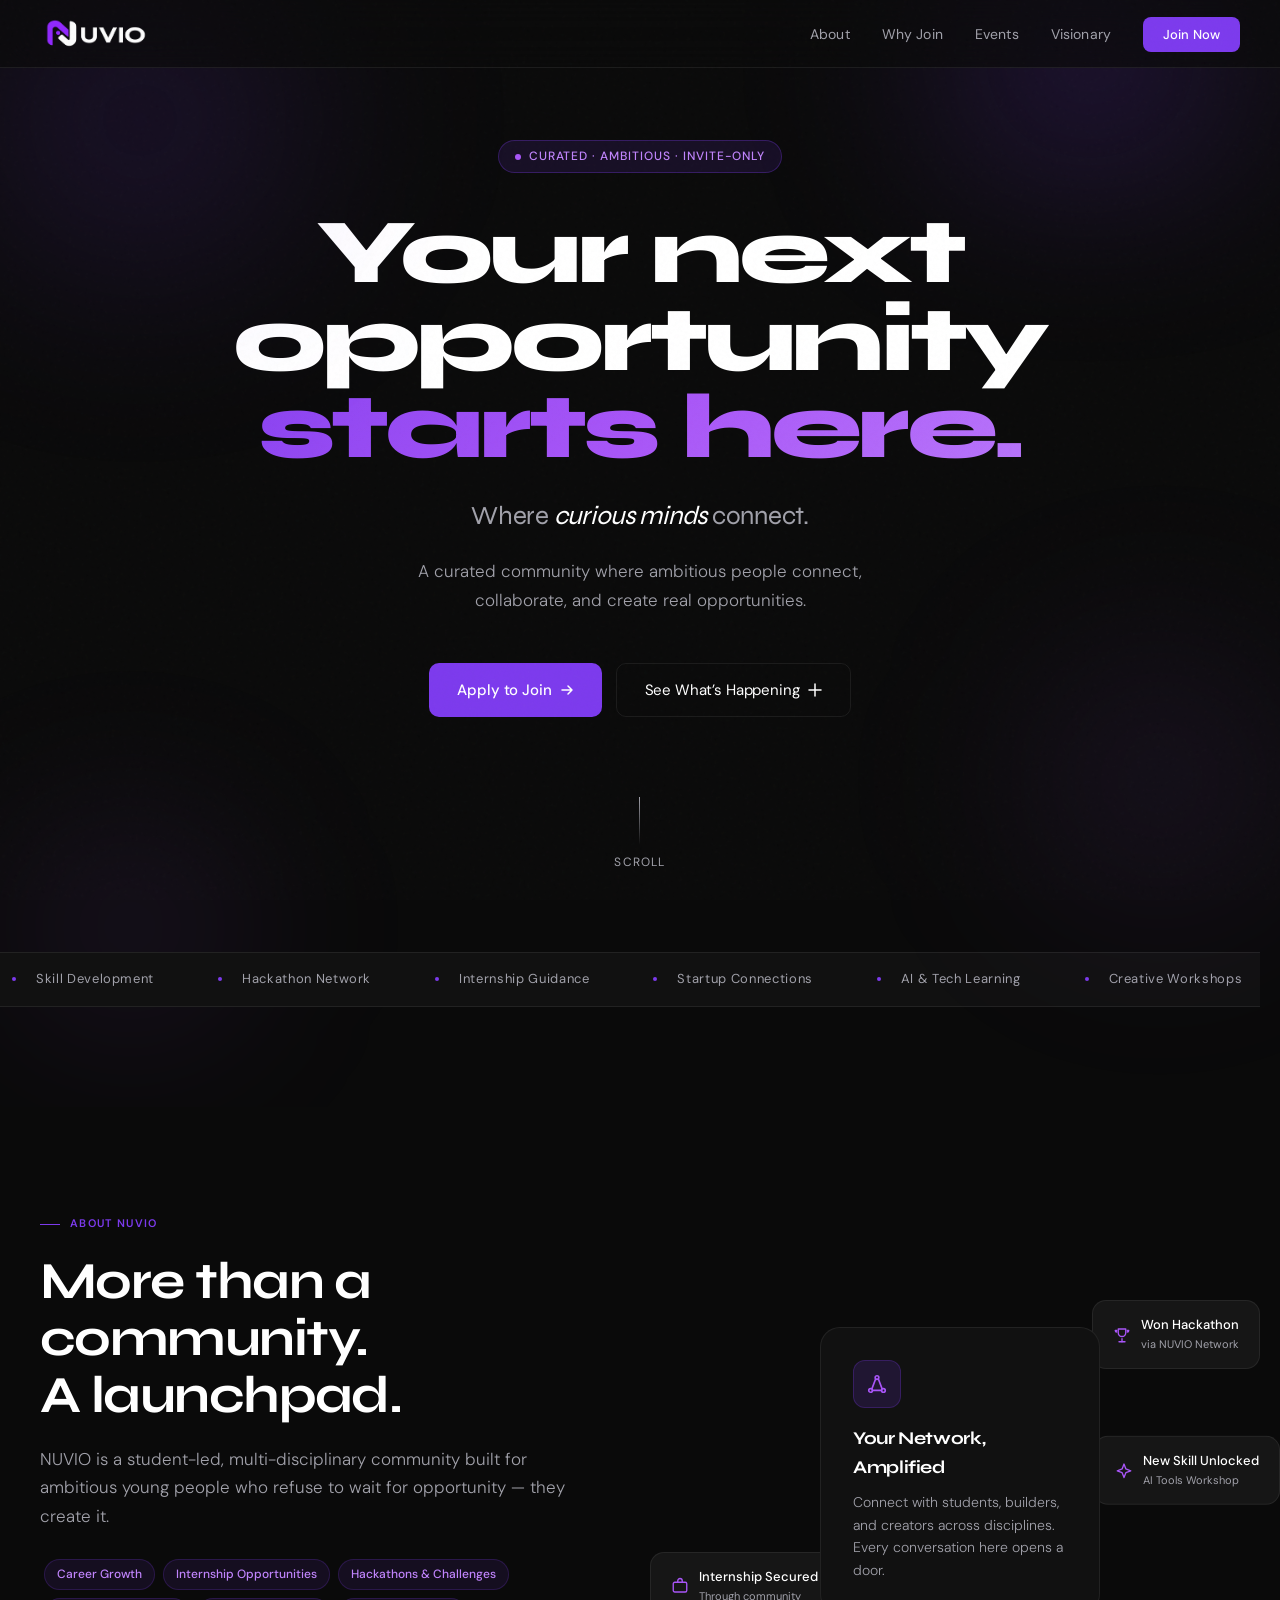
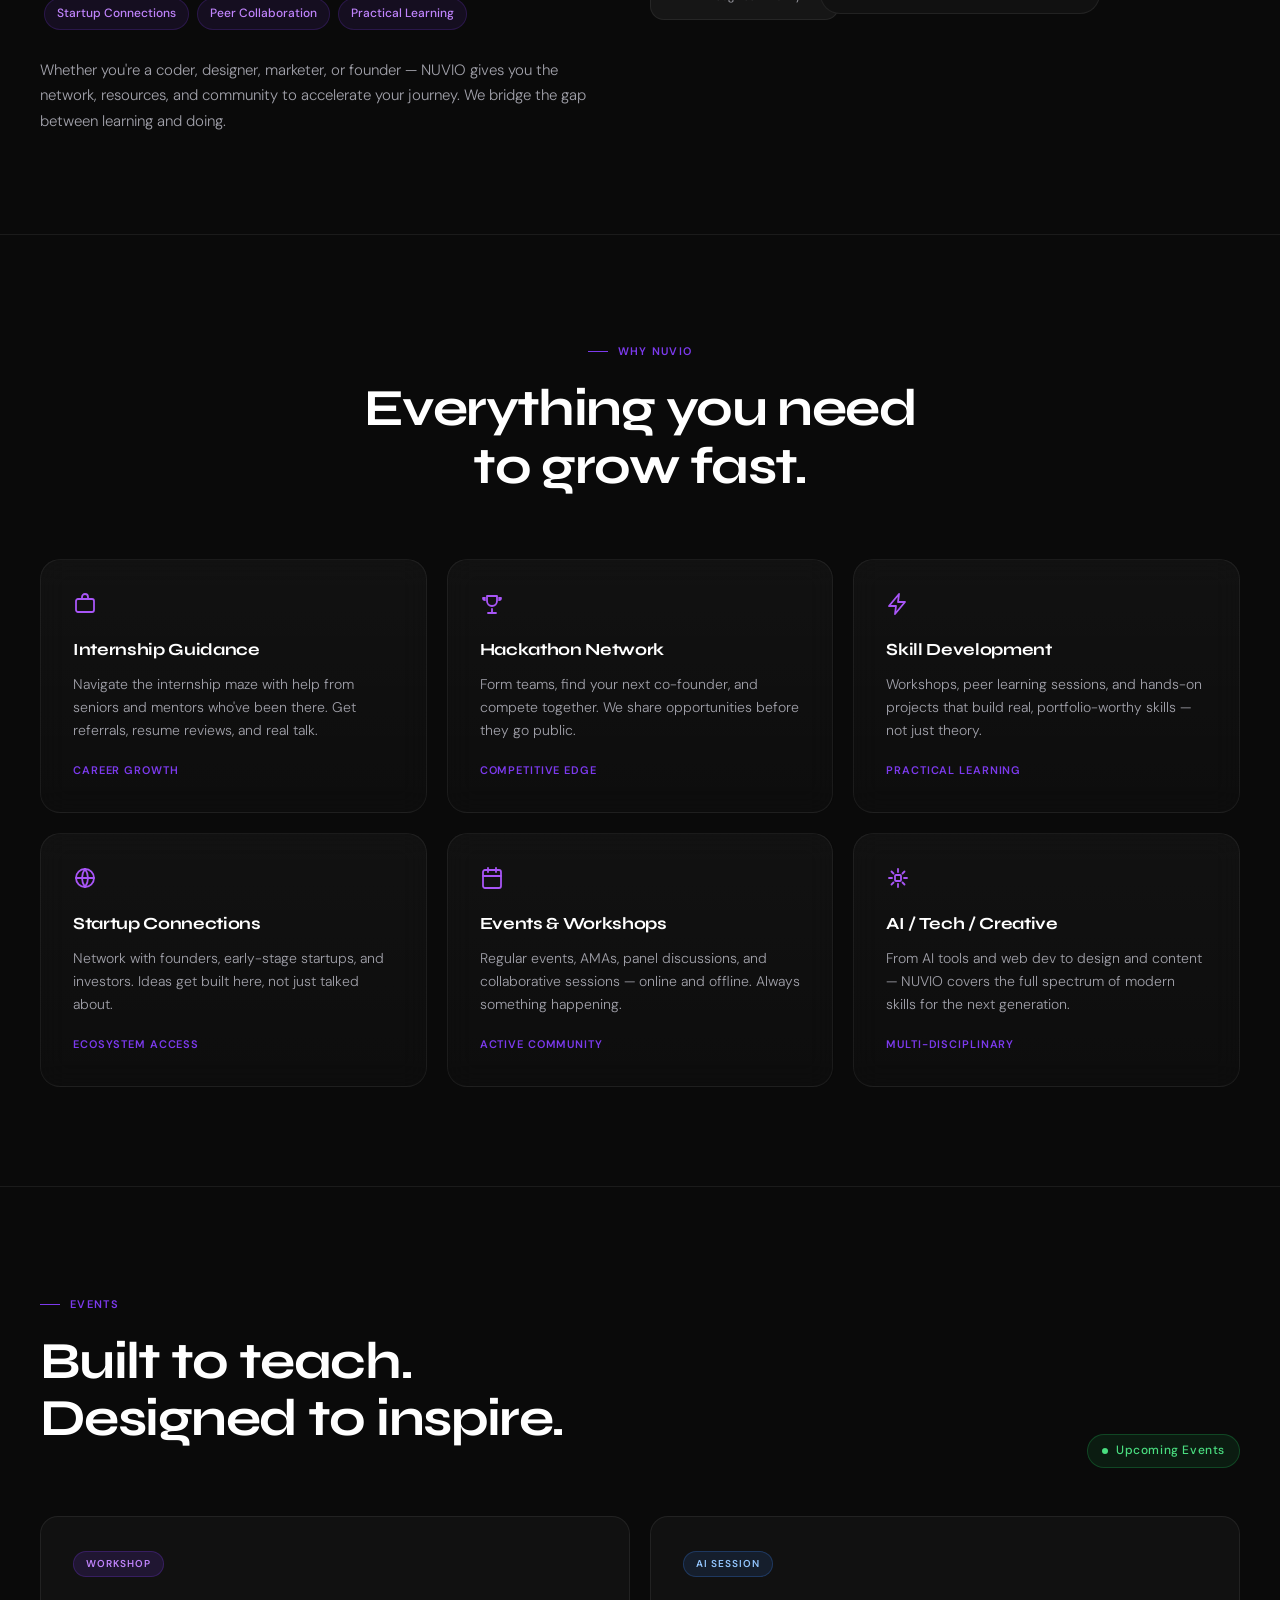
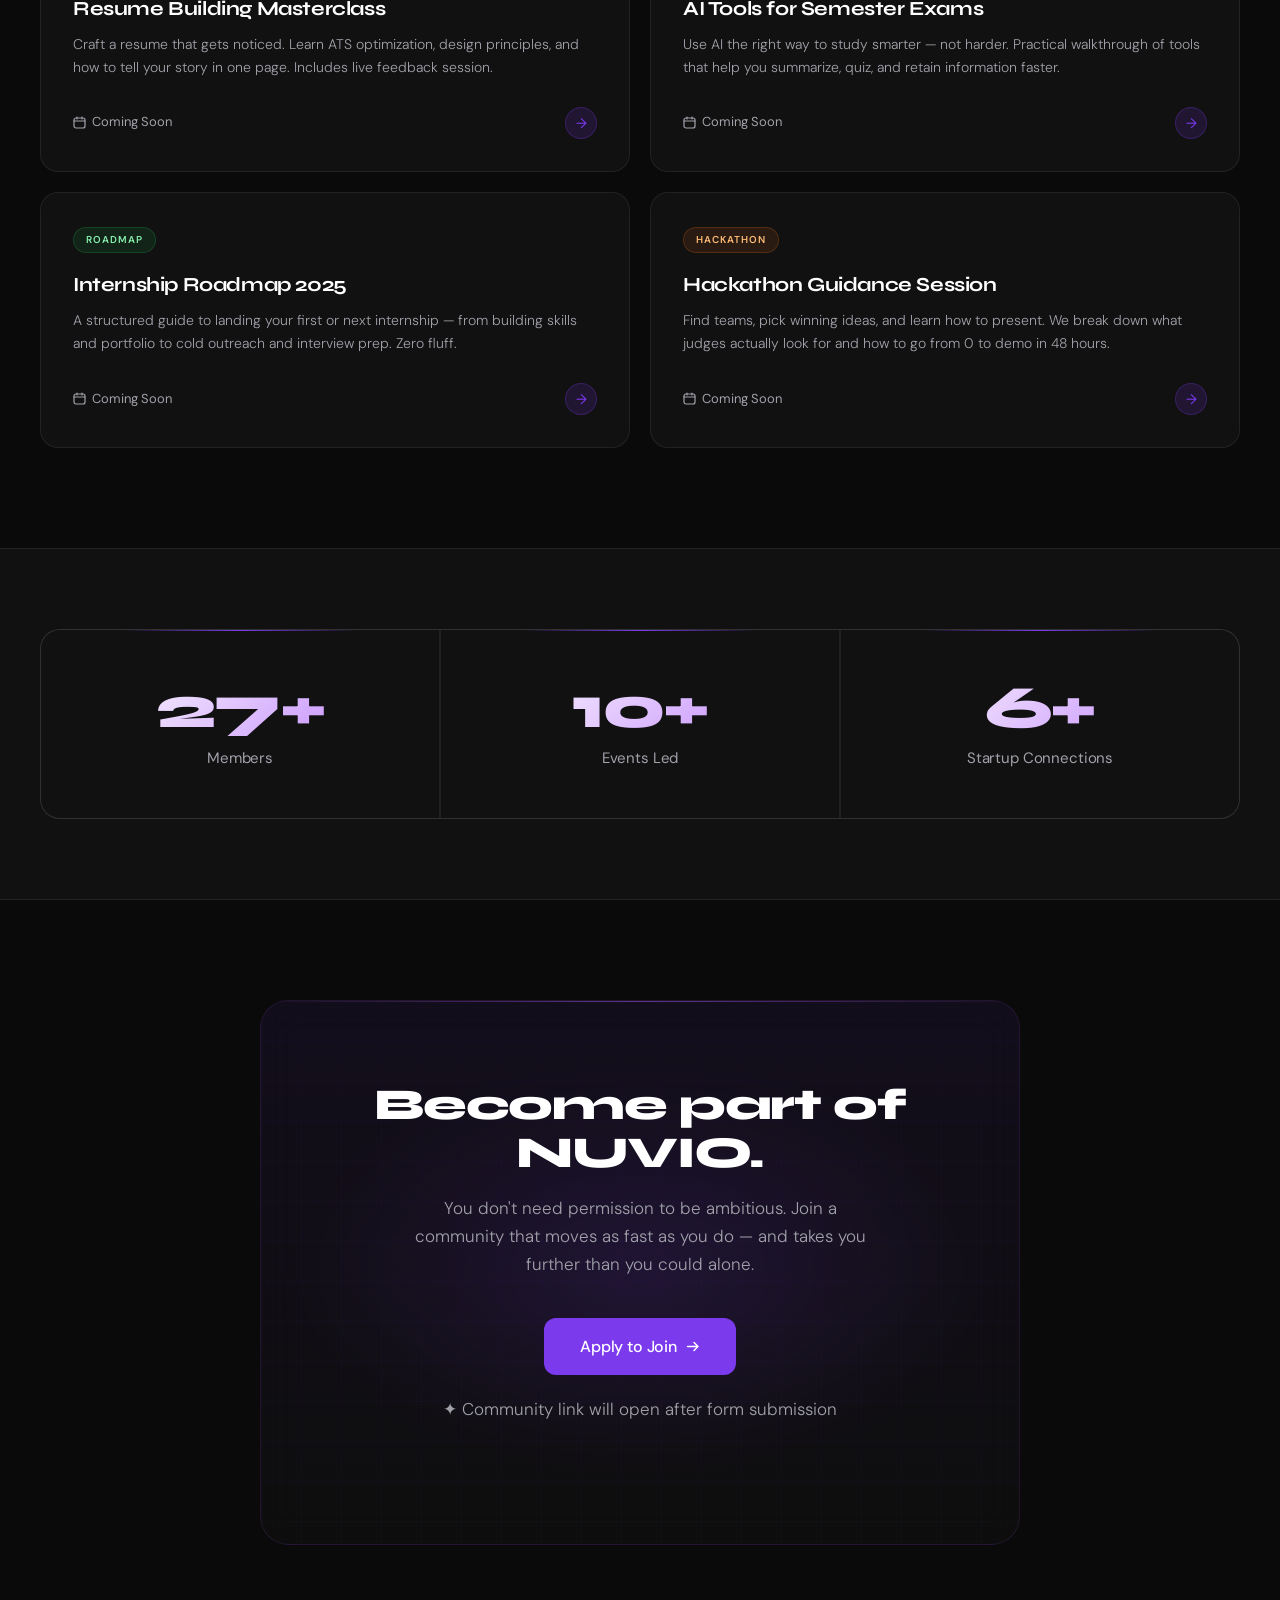
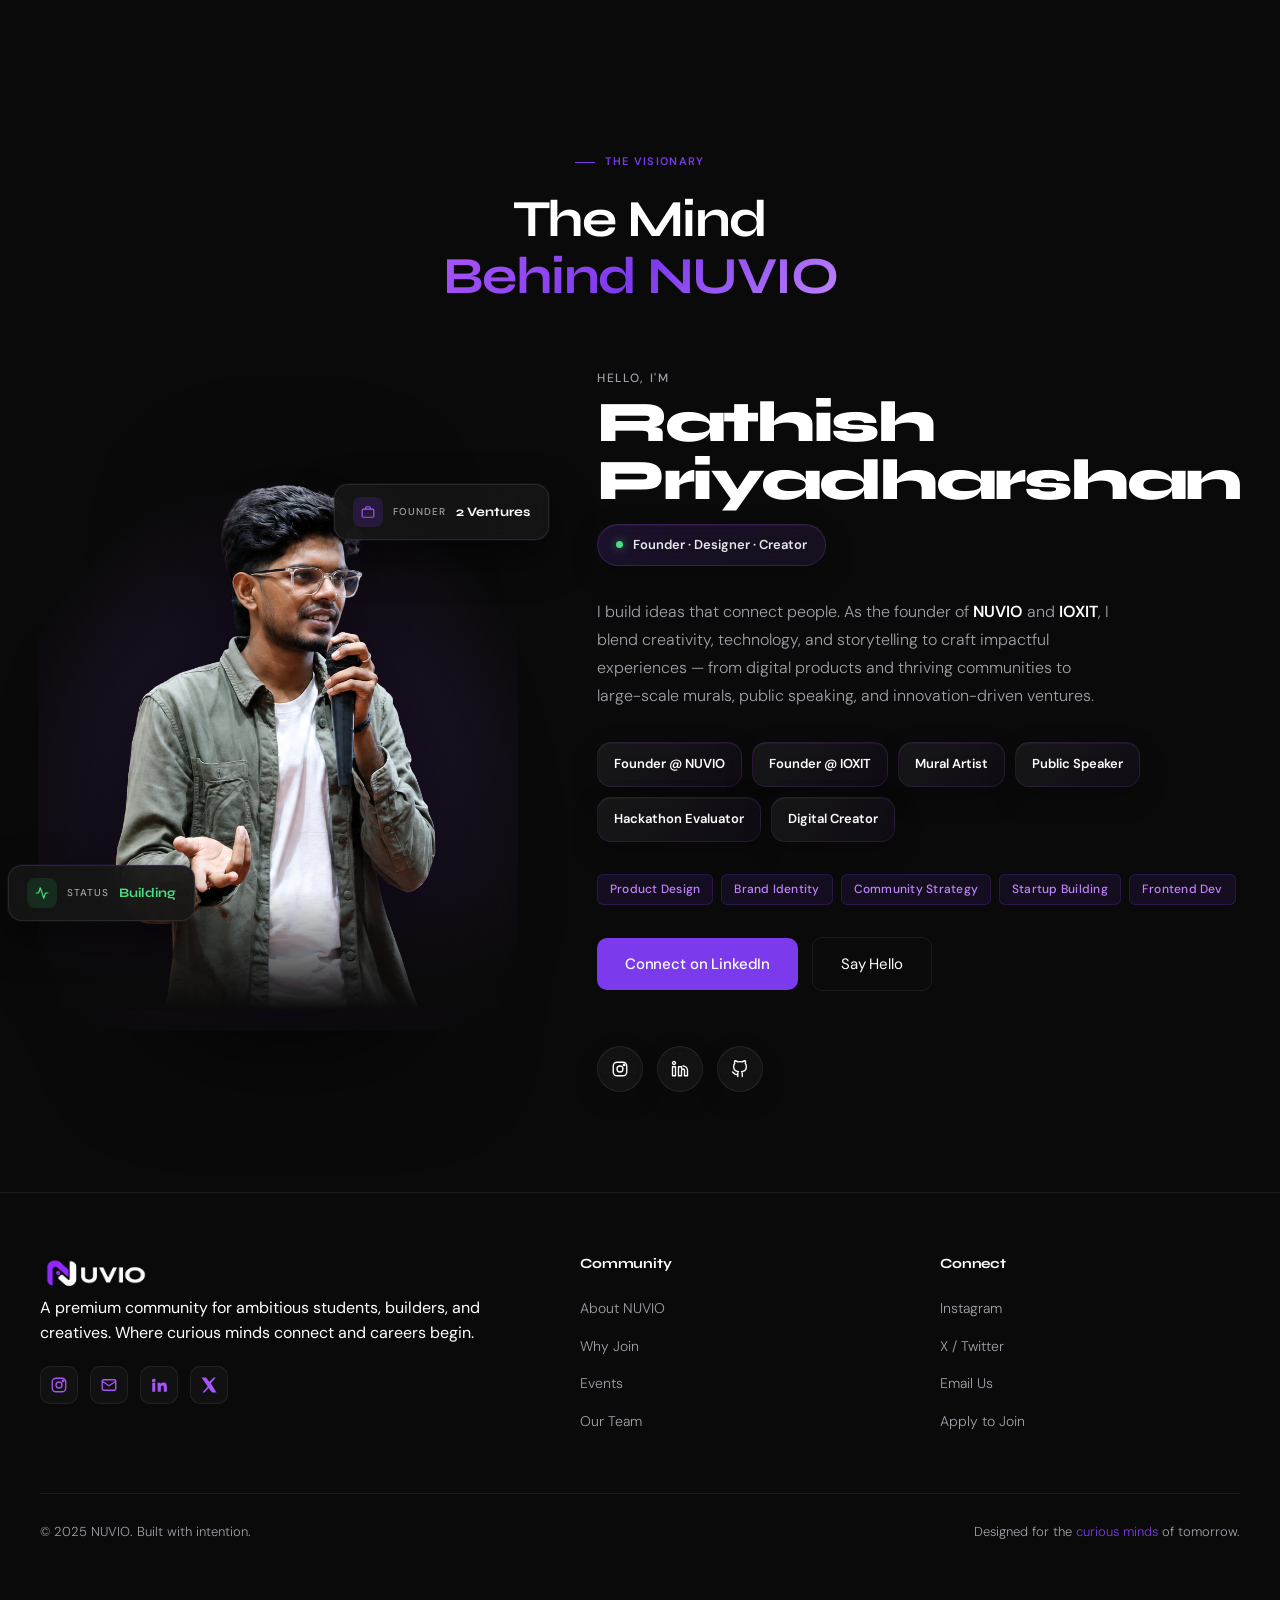
==== commit 4361d2e5: "Updated footer, socials, contact links, and UI fixes" ====
--- a/index.html
+++ b/index.html
@@ -40,7 +40,7 @@
       <li><a href="#about">About</a></li>
       <li><a href="#why">Why Join</a></li>
       <li><a href="#events">Events</a></li>
-      <li><a href="#team">Team</a></li>
+      <li><a href="#team">Visionary</a></li>
       <li><a href="#join" class="nav-cta">Join Now</a></li>
     </ul>
 
@@ -469,38 +469,129 @@
   <!-- ============================================================
        TEAM SECTION
   ============================================================ -->
-  <section id="team">
-
-    <div class="team-header reveal">
-      <div class="section-label">Leadership</div>
+  <section id="team" aria-label="Founder Showcase">
+
+    <div class="founder-orb founder-orb-1" aria-hidden="true"></div>
+    <div class="founder-orb founder-orb-2" aria-hidden="true"></div>
+
+    <div class="founder-header reveal">
+      <span class="section-label">The Visionary</span>
       <h2 class="section-title">
-        Built for people<br>
-        who move <span class="accent-text">fast.</span>
+        The Mind<br>
+        <span class="founder-gradient-text">Behind NUVIO</span>
       </h2>
     </div>
 
-    <div class="team-grid">
-
-      <div class="team-card reveal founder-card">
-        <div class="team-avatar founder-avatar" aria-hidden="true">RP</div>
-
-        <div class="team-name">Rathish Priyadharshan</div>
-        <div class="team-role">Founder · NUVIO</div>
-
-        <p class="team-bio">
-          Building NUVIO as a premium community where ambitious students,
-          creators, and builders connect, learn, collaborate, and unlock
-          real opportunities together.
+    <div class="founder-grid">
+
+      <div class="founder-image-col reveal">
+
+        <div class="founder-float-card founder-fc-top" aria-hidden="true">
+          <span class="founder-fc-icon">
+            <svg width="14" height="14" viewBox="0 0 24 24" fill="none" stroke="currentColor" stroke-width="2" stroke-linecap="round" stroke-linejoin="round">
+              <rect x="2" y="7" width="20" height="14" rx="2"/>
+              <path d="M16 7V5a2 2 0 0 0-2-2h-4a2 2 0 0 0-2 2v2"/>
+            </svg>
+          </span>
+          <span class="founder-fc-label">Founder</span>
+          <span class="founder-fc-value">2 Ventures</span>
+        </div>
+
+        <div class="founder-float-card founder-fc-bottom" aria-hidden="true">
+          <span class="founder-fc-icon founder-fc-icon--green">
+            <svg width="14" height="14" viewBox="0 0 24 24" fill="none" stroke="currentColor" stroke-width="2" stroke-linecap="round" stroke-linejoin="round">
+              <polyline points="22 12 18 12 15 21 9 3 6 12 2 12"/>
+            </svg>
+          </span>
+          <span class="founder-fc-label">Status</span>
+          <span class="founder-fc-value founder-fc-value--live">Building</span>
+        </div>
+
+        <div class="founder-image-frame">
+          <div class="founder-image-glow" aria-hidden="true"></div>
+
+          <img
+            src="assets/rathish.png"
+            alt="Rathish Priyadharshan"
+            class="founder-photo"
+            loading="lazy"
+          />
+
+          <div class="founder-image-fade" aria-hidden="true"></div>
+        </div>
+
+      </div>
+
+      <div class="founder-content-col">
+
+        <div class="reveal">
+          <p class="founder-eyebrow">Hello, I'm</p>
+          <h3 class="founder-name">Rathish<br>Priyadharshan</h3>
+          <p class="founder-title-tag">
+            <span class="founder-dot" aria-hidden="true"></span>
+            Founder · Designer · Creator
+          </p>
+        </div>
+
+        <p class="founder-bio reveal">
+          I build ideas that connect people. As the founder of <strong>NUVIO</strong> and <strong>IOXIT</strong>, I blend creativity, technology, and storytelling to craft impactful experiences — from digital products and thriving communities to large-scale murals, public speaking, and innovation-driven ventures.
         </p>
 
-        <p class="founder-note">
-          More leaders joining soon.
-        </p>
-      </div>
-
-    </div>
+        <div class="founder-cred-row reveal">
+          <div class="founder-cred-pill">Founder @ NUVIO</div>
+          <div class="founder-cred-pill">Founder @ IOXIT</div>
+          <div class="founder-cred-pill">Mural Artist</div>
+          <div class="founder-cred-pill">Public Speaker</div>
+          <div class="founder-cred-pill">Hackathon Evaluator</div>
+          <div class="founder-cred-pill">Digital Creator</div>
+        </div>
+
+        <div class="founder-skills reveal">
+          <span class="founder-skill-chip">Product Design</span>
+          <span class="founder-skill-chip">Brand Identity</span>
+          <span class="founder-skill-chip">Community Strategy</span>
+          <span class="founder-skill-chip">Startup Building</span>
+          <span class="founder-skill-chip">Frontend Dev</span>
+        </div>
+
+        <div class="founder-cta reveal">
+          <a href="https://www.linkedin.com/in/rathish-priyadharshan-739681249/" class="btn-primary founder-btn-magnetic">
+            Connect on LinkedIn
+          </a>
+
+          <a href="mailto:founder@nuvio.social?subject=Let's Connect" class="btn-secondary founder-btn-magnetic">
+            Say Hello
+          </a>
+        </div>
+
+        <div class="founder-socials reveal">
+          <a href="https://www.instagram.com/rathish_artz?igsh=MTJvb2NranJjdWo5Zw==" target="_blank" rel="noopener noreferrer" class="founder-social-icon">
+            <svg width="18" height="18" viewBox="0 0 24 24" fill="none" stroke="currentColor" stroke-width="1.8" stroke-linecap="round" stroke-linejoin="round">
+              <rect x="3" y="3" width="18" height="18" rx="5"/>
+              <circle cx="12" cy="12" r="4"/>
+              <circle cx="17.5" cy="6.5" r="1"/>
+            </svg>
+          </a>
+          <a href="https://www.linkedin.com/in/rathish-priyadharshan-739681249/" target="_blank" rel="noopener noreferrer" class="founder-social-icon">
+            <svg width="18" height="18" viewBox="0 0 24 24" fill="none" stroke="currentColor" stroke-width="1.8" stroke-linecap="round" stroke-linejoin="round">
+              <path d="M16 8a6 6 0 0 1 6 6v7h-4v-7a2 2 0 0 0-4 0v7h-4v-12h4v2"/>
+              <rect x="2" y="9" width="4" height="12"/>
+              <circle cx="4" cy="4" r="2"/>
+            </svg>
+          </a>
+          <a href="https://github.com/Rathishraja" target="_blank" rel="noopener noreferrer" class="founder-social-icon">
+            <svg width="18" height="18" viewBox="0 0 24 24" fill="none" stroke="currentColor" stroke-width="1.8" stroke-linecap="round" stroke-linejoin="round">
+              <path d="M9 19c-5 1.5-5-2.5-7-3"/>
+              <path d="M15 22v-3.87a3.37 3.37 0 0 0-.94-2.61c3.14-.35 6.44-1.54 6.44-7A5.44 5.44 0 0 0 19 4.77 5.07 5.07 0 0 0 18.91 1S17.73.65 15 2.48a13.38 13.38 0 0 0-6 0C6.27.65 5.09 1 5.09 1A5.07 5.07 0 0 0 5 4.77 5.44 5.44 0 0 0 3.5 8.52c0 5.42 3.3 6.61 6.44 7A3.37 3.37 0 0 0 9 18.13V22"/>
+            </svg>
+          </a>
+        </div>
+
+      </div>
+
+    </div>
+
   </section>
-
 
   <!-- ============================================================
        FOOTER
@@ -516,30 +607,27 @@
         
         <p>A premium community for ambitious students, builders, and creatives. Where curious minds connect and careers begin.</p>
         <div class="footer-social">
-          <a href="#" class="social-link" title="Instagram" aria-label="Instagram">
+          <a href="https://www.instagram.com/nuvio.social" target="_blank" class="social-link" title="Instagram" aria-label="Instagram">
             <svg width="18" height="18" viewBox="0 0 24 24" fill="none" stroke="currentColor" stroke-width="1.8" stroke-linecap="round" stroke-linejoin="round">
               <rect x="3" y="3" width="18" height="18" rx="5"/>
               <circle cx="12" cy="12" r="4"/>
               <circle cx="17.5" cy="6.5" r="1"/>
             </svg>
           </a>
-          <a href="mailto:hello@nuvio.community" class="social-link" title="Email" aria-label="Email">
+          <a href="mailto:team@nuvio.social" class="social-link" title="Email" aria-label="Email">
             <svg width="18" height="18" viewBox="0 0 24 24" fill="none" stroke="currentColor" stroke-width="1.8" stroke-linecap="round" stroke-linejoin="round">
               <rect x="3" y="5" width="18" height="14" rx="2"/>
               <path d="M3 7l9 6 9-6"/>
             </svg>
           </a>
-          <a href="#" class="social-link" title="LinkedIn" aria-label="LinkedIn">
+          <a href="https://www.linkedin.com/company/nuviosocial/" target="_blank" class="social-link" title="LinkedIn" aria-label="LinkedIn">
             <svg width="18" height="18" viewBox="0 0 24 24" fill="currentColor" aria-hidden="true">
               <path d="M4.98 3.5A2.48 2.48 0 1 0 5 8.46 2.48 2.48 0 0 0 4.98 3.5zM3 9h4v12H3zM10 9h3.8v1.7h.1c.5-.9 1.8-1.9 3.8-1.9 4.1 0 4.8 2.7 4.8 6.2V21h-4v-5.4c0-1.3 0-3-1.9-3s-2.2 1.5-2.2 2.9V21h-4z"/>
             </svg>
           </a>
-          <a href="#" class="social-link" title="Community" aria-label="Community">
-            <svg width="18" height="18" viewBox="0 0 24 24" fill="none" stroke="currentColor" stroke-width="1.8" stroke-linecap="round" stroke-linejoin="round">
-              <circle cx="12" cy="12" r="9"/>
-              <path d="M3 12h18"/>
-              <path d="M12 3a15 15 0 0 1 0 18"/>
-              <path d="M12 3a15 15 0 0 0 0 18"/>
+          <a href="https://x.com/nuviosocial" target="_blank" class="social-link" title="X" aria-label="X">
+            <svg width="18" height="18" viewBox="0 0 24 24" fill="currentColor" aria-hidden="true">
+              <path d="M18.244 2H21l-6.56 7.5L22 22h-5.956l-4.667-6.104L6.036 22H3.28l7.017-8.019L2 2h6.104l4.219 5.53L18.244 2z"/>
             </svg>
           </a>
         </div>
@@ -560,10 +648,10 @@
       <div class="footer-col">
         <h4>Connect</h4>
         <ul>
-          <li><a href="#">Instagram</a></li>
-          <li><a href="mailto:hello@nuvio.community">Email Us</a></li>
-          <li><a href="#join">Apply to Join</a></li>
-          <li><a href="#">Collaborate</a></li>
+          <li><a href="https://www.instagram.com/nuvio.social" target="_blank">Instagram</a></li>
+          <li><a href="https://x.com/nuviosocial" target="_blank">X / Twitter</a></li>
+          <li><a href="mailto:team@nuvio.social">Email Us</a></li>
+          <li><a href="#" id="open-form-footer">Apply to Join</a></li>
         </ul>
       </div>
 
--- a/style.css
+++ b/style.css
@@ -1055,102 +1055,457 @@
 
 
 /* ================================================================
-   TEAM SECTION
+   NUVIO — FOUNDER SECTION
+   Paste this block anywhere inside style.css
 ================================================================ */
 
-#team {
-  position: relative;
-}
-
-.team-header {
+/* ─── KEYFRAMES (unique to founder section) ─── */
+@keyframes founder-float-a {
+  0%, 100% { transform: translateY(0px) rotate(0deg); }
+  50%       { transform: translateY(-14px) rotate(1deg); }
+}
+@keyframes founder-float-b {
+  0%, 100% { transform: translateY(0px) rotate(0deg); }
+  50%       { transform: translateY(10px) rotate(-1deg); }
+}
+@keyframes founder-glow-pulse {
+  0%, 100% { opacity: 0.55; transform: scale(1); }
+  50%       { opacity: 0.85; transform: scale(1.06); }
+}
+@keyframes founder-dot-blink {
+  0%, 100% { opacity: 1; }
+  50%       { opacity: 0.3; }
+}
+@keyframes founder-card-float {
+  0%, 100% { transform: translateY(0px); }
+  50%       { transform: translateY(-6px); }
+}
+
+/* ─── SECTION WRAPPER ─── */
+#founder {
+  position: relative;
+  overflow: hidden;
+}
+
+/* ─── ORB GLOWS ─── */
+.founder-orb {
+  position: absolute;
+  border-radius: 50%;
+  pointer-events: none;
+  filter: blur(90px);
+  z-index: 0;
+}
+.founder-orb-1 {
+  width: 600px;
+  height: 400px;
+  background: radial-gradient(circle, rgba(124, 58, 237, 0.18) 0%, transparent 70%);
+  top: -80px;
+  left: -160px;
+  animation: founder-glow-pulse 7s ease-in-out infinite;
+}
+.founder-orb-2 {
+  width: 440px;
+  height: 360px;
+  background: radial-gradient(circle, rgba(168, 85, 247, 0.12) 0%, transparent 70%);
+  bottom: -60px;
+  right: -100px;
+  animation: founder-glow-pulse 9s ease-in-out infinite reverse;
+}
+
+/* ─── HEADER ─── */
+.founder-header {
   text-align: center;
-  margin-bottom: 56px;
-}
-
-.team-header .section-label {
+  margin-bottom: 64px;
+  position: relative;
+  z-index: 1;
+}
+.founder-header .section-label {
   justify-content: center;
 }
-
-.accent-text {
+.founder-header .section-title {
+  margin-bottom: 0;
+}
+.founder-gradient-text {
+  background: linear-gradient(135deg, #A855F7 0%, #7C3AED 50%, #c084fc 100%);
+  -webkit-background-clip: text;
+  -webkit-text-fill-color: transparent;
+  background-clip: text;
+}
+
+/* ─── MAIN GRID ─── */
+.founder-grid {
+  display: grid;
+  grid-template-columns: 1fr 1.15fr;
+  gap: 80px;
+  align-items: center;
+  position: relative;
+  z-index: 1;
+}
+
+/* ─── IMAGE COLUMN ─── */
+.founder-image-col {
+  position: relative;
+}
+
+.founder-image-frame {
+  position: relative;
+  width: 100%;
+  max-width: 440px;
+  margin: 0 auto;
+  /* subtle border glow */
+  border-radius: 28px;
+  overflow: visible;
+}
+
+/* radial glow behind the photo */
+.founder-image-glow {
+  position: absolute;
+  inset: -20px;
+  background: radial-gradient(
+    ellipse 80% 70% at 50% 60%,
+    rgba(124, 58, 237, 0.28) 0%,
+    rgba(168, 85, 247, 0.10) 45%,
+    transparent 75%
+  );
+  border-radius: 40px;
+  z-index: 0;
+  animation: founder-glow-pulse 6s ease-in-out infinite;
+  pointer-events: none;
+}
+
+/* the photo itself */
+.founder-photo {
+  position: relative;
+  z-index: 1;
+  display: block;
+  width: 100%;
+  max-height: 560px;
+  object-fit: contain;
+  object-position: top center;
+  filter: drop-shadow(0 24px 60px rgba(0, 0, 0, 0.7));
+  animation: founder-float-a 8s ease-in-out infinite;
+}
+
+/* gradient fade at bottom so photo blends into bg */
+.founder-image-fade {
+  position: absolute;
+  bottom: 0;
+  left: 0;
+  right: 0;
+  height: 120px;
+  background: linear-gradient(to top, var(--bg) 0%, transparent 100%);
+  z-index: 2;
+  pointer-events: none;
+}
+
+/* ─── FLOATING CREDIBILITY CARDS ─── */
+.founder-float-card {
+  position: absolute;
+  background: rgba(22, 22, 22, 0.9);
+  backdrop-filter: blur(20px);
+  -webkit-backdrop-filter: blur(20px);
+  border: 1px solid rgba(255, 255, 255, 0.09);
+  border-radius: 14px;
+  padding: 12px 18px;
+  display: flex;
+  align-items: center;
+  gap: 10px;
+  z-index: 4;
+  box-shadow:
+    0 16px 40px rgba(0, 0, 0, 0.5),
+    0 0 0 1px rgba(124, 58, 237, 0.12);
+  white-space: nowrap;
+}
+
+.founder-fc-top {
+  top: 6%;
+  right: -32px;
+  animation: founder-card-float 5s ease-in-out infinite;
+}
+.founder-fc-bottom {
+  bottom: 16%;
+  left: -32px;
+  animation: founder-card-float 6s ease-in-out infinite reverse;
+}
+
+.founder-fc-icon {
+  width: 30px;
+  height: 30px;
+  border-radius: 8px;
+  background: rgba(124, 58, 237, 0.18);
   color: #A855F7;
-}
-
-.team-grid {
-  display: grid;
-  grid-template-columns: 1fr;
+  display: flex;
+  align-items: center;
   justify-content: center;
-  max-width: 560px;
-  margin: 0 auto;
-}
-
-.team-card {
-  background: var(--bg2);
-  border: 1px solid var(--border);
-  border-radius: 18px;
-  padding: 28px 24px;
-  text-align: center;
-  transition: border-color 0.3s, transform 0.3s;
-}
-
-.team-card:hover {
-  border-color: rgba(124, 58, 237, 0.25);
-  transform: translateY(-3px);
-}
-
-.team-avatar {
-  width: 72px;
-  height: 72px;
+  flex-shrink: 0;
+}
+.founder-fc-icon--green {
+  background: rgba(34, 197, 94, 0.14);
+  color: #4ade80;
+}
+
+.founder-fc-label {
+  font-size: 10px;
+  color: var(--secondary);
+  text-transform: uppercase;
+  letter-spacing: 0.1em;
+  font-weight: 500;
+  line-height: 1;
+  display: block;
+}
+.founder-fc-value {
+  font-family: var(--font-display);
+  font-size: 13px;
+  font-weight: 700;
+  color: var(--white);
+  line-height: 1;
+  display: block;
+  margin-top: 2px;
+}
+.founder-fc-value--live {
+  color: #4ade80;
+}
+
+/* stack label + value vertically */
+.founder-float-card .founder-fc-label,
+.founder-float-card .founder-fc-value {
+  display: block;
+}
+.founder-float-card > span:not(.founder-fc-icon) {
+  display: flex;
+  flex-direction: column;
+  gap: 2px;
+}
+
+/* ─── CONTENT COLUMN ─── */
+.founder-content-col {
+  display: flex;
+  flex-direction: column;
+  gap: 32px;
+}
+
+.founder-eyebrow {
+  font-size: 12px;
+  font-weight: 500;
+  text-transform: uppercase;
+  letter-spacing: 0.14em;
+  color: var(--secondary);
+  margin-bottom: 6px;
+}
+
+.founder-name {
+  font-family: var(--font-display);
+  font-size: clamp(38px, 4.5vw, 58px);
+  font-weight: 800;
+  line-height: 1.0;
+  letter-spacing: -0.04em;
+  margin-bottom: 14px;
+  color: var(--white);
+}
+
+.founder-title-tag {
+  display: inline-flex;
+  align-items: center;
+  gap: 10px;
+  font-size: 13px;
+  font-weight: 600;
+  color: rgba(255, 255, 255, 0.9);
+  background: linear-gradient(
+    135deg,
+    rgba(124, 58, 237, 0.16),
+    rgba(168, 85, 247, 0.08)
+  );
+  border: 1px solid rgba(168, 85, 247, 0.22);
+  border-radius: 999px;
+  padding: 10px 18px;
+  backdrop-filter: blur(16px);
+  -webkit-backdrop-filter: blur(16px);
+  box-shadow:
+    0 10px 30px rgba(0, 0, 0, 0.22),
+    inset 0 1px 0 rgba(255,255,255,0.04);
+}
+
+.founder-dot {
+  width: 7px;
+  height: 7px;
   border-radius: 50%;
-  margin: 0 auto 16px;
+  background: #4ade80;
+  box-shadow: 0 0 10px rgba(74, 222, 128, 0.6);
+  animation: founder-dot-blink 2s ease-in-out infinite;
+  flex-shrink: 0;
+}
+
+/* ─── BIO ─── */
+.founder-bio {
+  font-size: 16px;
+  color: var(--secondary);
+  line-height: 1.75;
+  font-weight: 300;
+  max-width: 520px;
+}
+.founder-bio strong {
+  color: var(--white);
+  font-weight: 600;
+}
+
+/* ─── CREDIBILITY PILLS ─── */
+.founder-cred-row {
+  display: flex;
+  flex-wrap: wrap;
+  gap: 10px;
+}
+
+.founder-cred-pill {
+  display: inline-flex;
+  align-items: center;
+  gap: 8px;
+  background: linear-gradient(
+    135deg,
+    rgba(255, 255, 255, 0.06),
+    rgba(124, 58, 237, 0.05)
+  );
+  border: 1px solid rgba(168, 85, 247, 0.14);
+  border-radius: 14px;
+  padding: 11px 16px;
+  font-size: 13px;
+  font-weight: 600;
+  color: var(--white);
+  backdrop-filter: blur(16px);
+  -webkit-backdrop-filter: blur(16px);
+  box-shadow:
+    0 10px 28px rgba(0, 0, 0, 0.22),
+    inset 0 1px 0 rgba(255, 255, 255, 0.04);
+  transition: all 0.3s ease;
+  cursor: default;
+}
+.founder-cred-pill:hover {
+  transform: translateY(-4px);
+  border-color: rgba(168, 85, 247, 0.28);
+  background: linear-gradient(
+    135deg,
+    rgba(255, 255, 255, 0.08),
+    rgba(124, 58, 237, 0.09)
+  );
+  box-shadow:
+    0 16px 34px rgba(0, 0, 0, 0.3),
+    0 0 24px rgba(168, 85, 247, 0.08);
+}
+.founder-cred-icon {
+  width: 14px;
+  height: 14px;
+  color: #A855F7;
+  flex-shrink: 0;
+}
+
+/* ─── SKILL CHIPS ─── */
+.founder-skills {
+  display: flex;
+  flex-wrap: wrap;
+  gap: 8px;
+}
+
+.founder-skill-chip {
+  font-size: 12px;
+  font-weight: 500;
+  color: #c084fc;
+  background: rgba(124, 58, 237, 0.1);
+  border: 1px solid rgba(124, 58, 237, 0.2);
+  border-radius: 6px;
+  padding: 5px 12px;
+  letter-spacing: 0.02em;
+  transition: background 0.2s, border-color 0.2s;
+}
+.founder-skill-chip:hover {
+  background: rgba(124, 58, 237, 0.18);
+  border-color: rgba(124, 58, 237, 0.4);
+}
+
+/* ─── CTA ROW ─── */
+.founder-cta {
+  display: flex;
+  flex-wrap: wrap;
+  gap: 14px;
+  align-items: center;
+}
+
+/* magnetic effect handled in JS — these are the targets */
+.founder-btn-magnetic {
+  position: relative;
+  overflow: hidden;
+  transition: all 0.35s ease;
+}
+
+.founder-btn-magnetic:hover {
+  transform: translateY(-4px);
+  box-shadow:
+    0 18px 40px rgba(124, 58, 237, 0.22);
+}
+
+/* ─── SOCIALS ─── */
+.founder-socials {
+  display: flex;
+  gap: 14px;
+  margin-top: 1.4rem;
+}
+
+.founder-social-icon {
+  width: 46px;
+  height: 46px;
+  border-radius: 50%;
   display: flex;
   align-items: center;
   justify-content: center;
-  font-family: var(--font-display);
-  font-size: 24px;
-  font-weight: 800;
-  color: var(--white);
-  position: relative;
-}
-
-.team-avatar::after {
-  content: '';
-  position: absolute;
-  inset: -1px;
-  border-radius: 50%;
-  padding: 1px;
-  background: linear-gradient(135deg, var(--accent), var(--glow));
-  -webkit-mask: linear-gradient(#fff 0 0) content-box, linear-gradient(#fff 0 0);
-  mask: linear-gradient(#fff 0 0) content-box, linear-gradient(#fff 0 0);
-  -webkit-mask-composite: xor;
-  mask-composite: exclude;
-}
-
-.av1 { background: linear-gradient(135deg, #1e1b4b, #312e81); }
-.av2 { background: linear-gradient(135deg, #14532d, #166534); }
-.av3 { background: linear-gradient(135deg, #450a0a, #7f1d1d); }
-.av4 { background: linear-gradient(135deg, #1e3a5f, #1e40af); }
-
-.team-name {
-  font-family: var(--font-display);
-  font-size: 16px;
-  font-weight: 700;
-  margin-bottom: 4px;
-  letter-spacing: -0.02em;
-}
-
-.team-role {
-  font-size: 13px;
-  color: var(--accent);
-  font-weight: 500;
-  margin-bottom: 8px;
-}
-
-.team-bio {
-  font-size: 13px;
-  color: var(--secondary);
-  line-height: 1.55;
-  font-weight: 300;
-}
+  color: var(--brand-color);
+  background: rgba(255, 255, 255, 0.04);
+  border: 1px solid rgba(255, 255, 255, 0.08);
+  backdrop-filter: blur(12px);
+  -webkit-backdrop-filter: blur(12px);
+  transition: all 0.35s ease;
+  box-shadow: 0 8px 24px rgba(0, 0, 0, 0.18);
+}
+.founder-social-icon:hover {
+  transform: translateY(-4px) scale(1.05);
+  background: rgba(255, 255, 255, 0.08);
+  border-color: rgba(255, 255, 255, 0.16);
+  box-shadow: 0 14px 34px rgba(0, 0, 0, 0.28);
+}
+
+/* ─── RESPONSIVE ─── */
+@media (max-width: 900px) {
+  .founder-grid {
+    grid-template-columns: 1fr;
+    gap: 60px;
+  }
+  .founder-image-col {
+    max-width: 420px;
+    margin: 0 auto;
+  }
+  .founder-fc-top  { right: -8px; }
+  .founder-fc-bottom { left: -8px; }
+}
+
+@media (max-width: 600px) {
+  .founder-header {
+    margin-bottom: 40px;
+  }
+  .founder-name {
+    font-size: clamp(34px, 9vw, 48px);
+  }
+  .founder-fc-top,
+  .founder-fc-bottom {
+    display: none; /* hide floaters on very small screens */
+  }
+  .founder-cta {
+    flex-direction: column;
+    align-items: flex-start;
+  }
+  .founder-cta .btn-primary,
+  .founder-cta .btn-secondary {
+    width: 100%;
+    justify-content: center;
+  }
+}
+
 
 /* ================================================================
    FOOTER
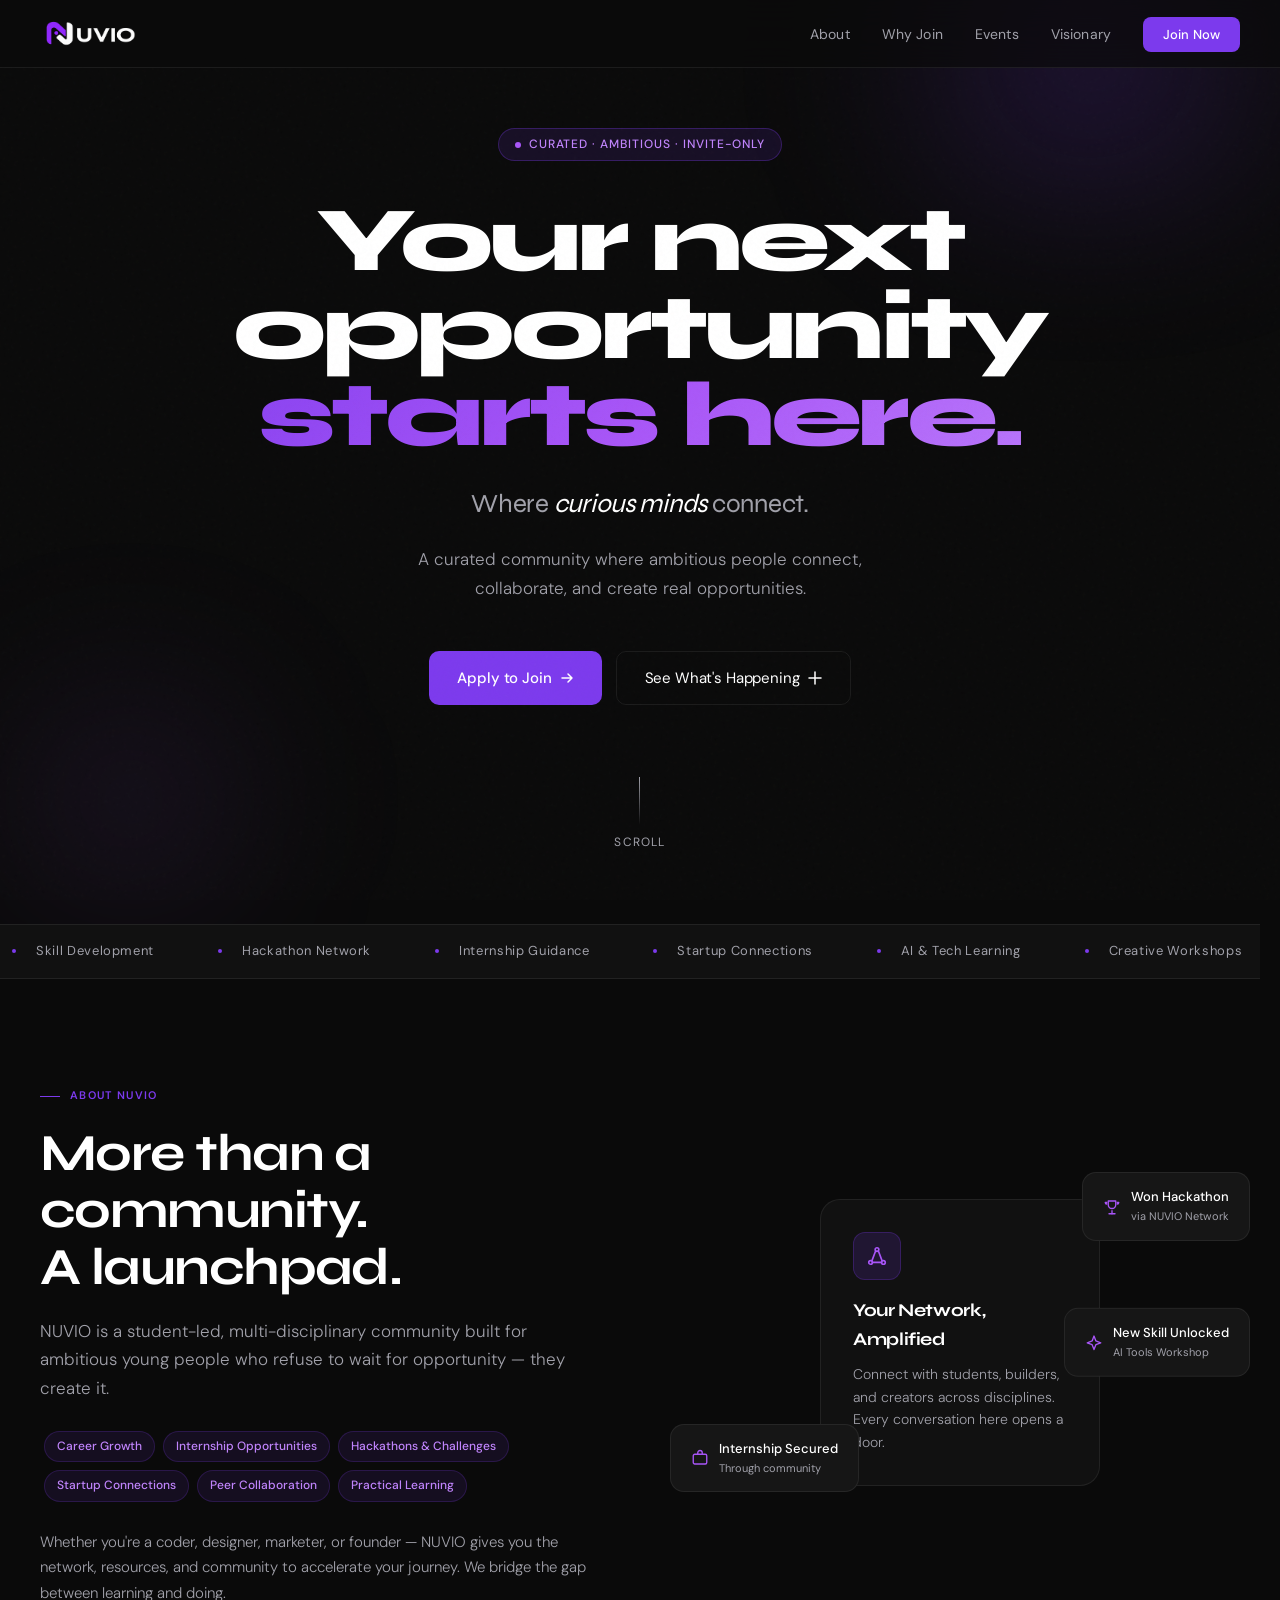
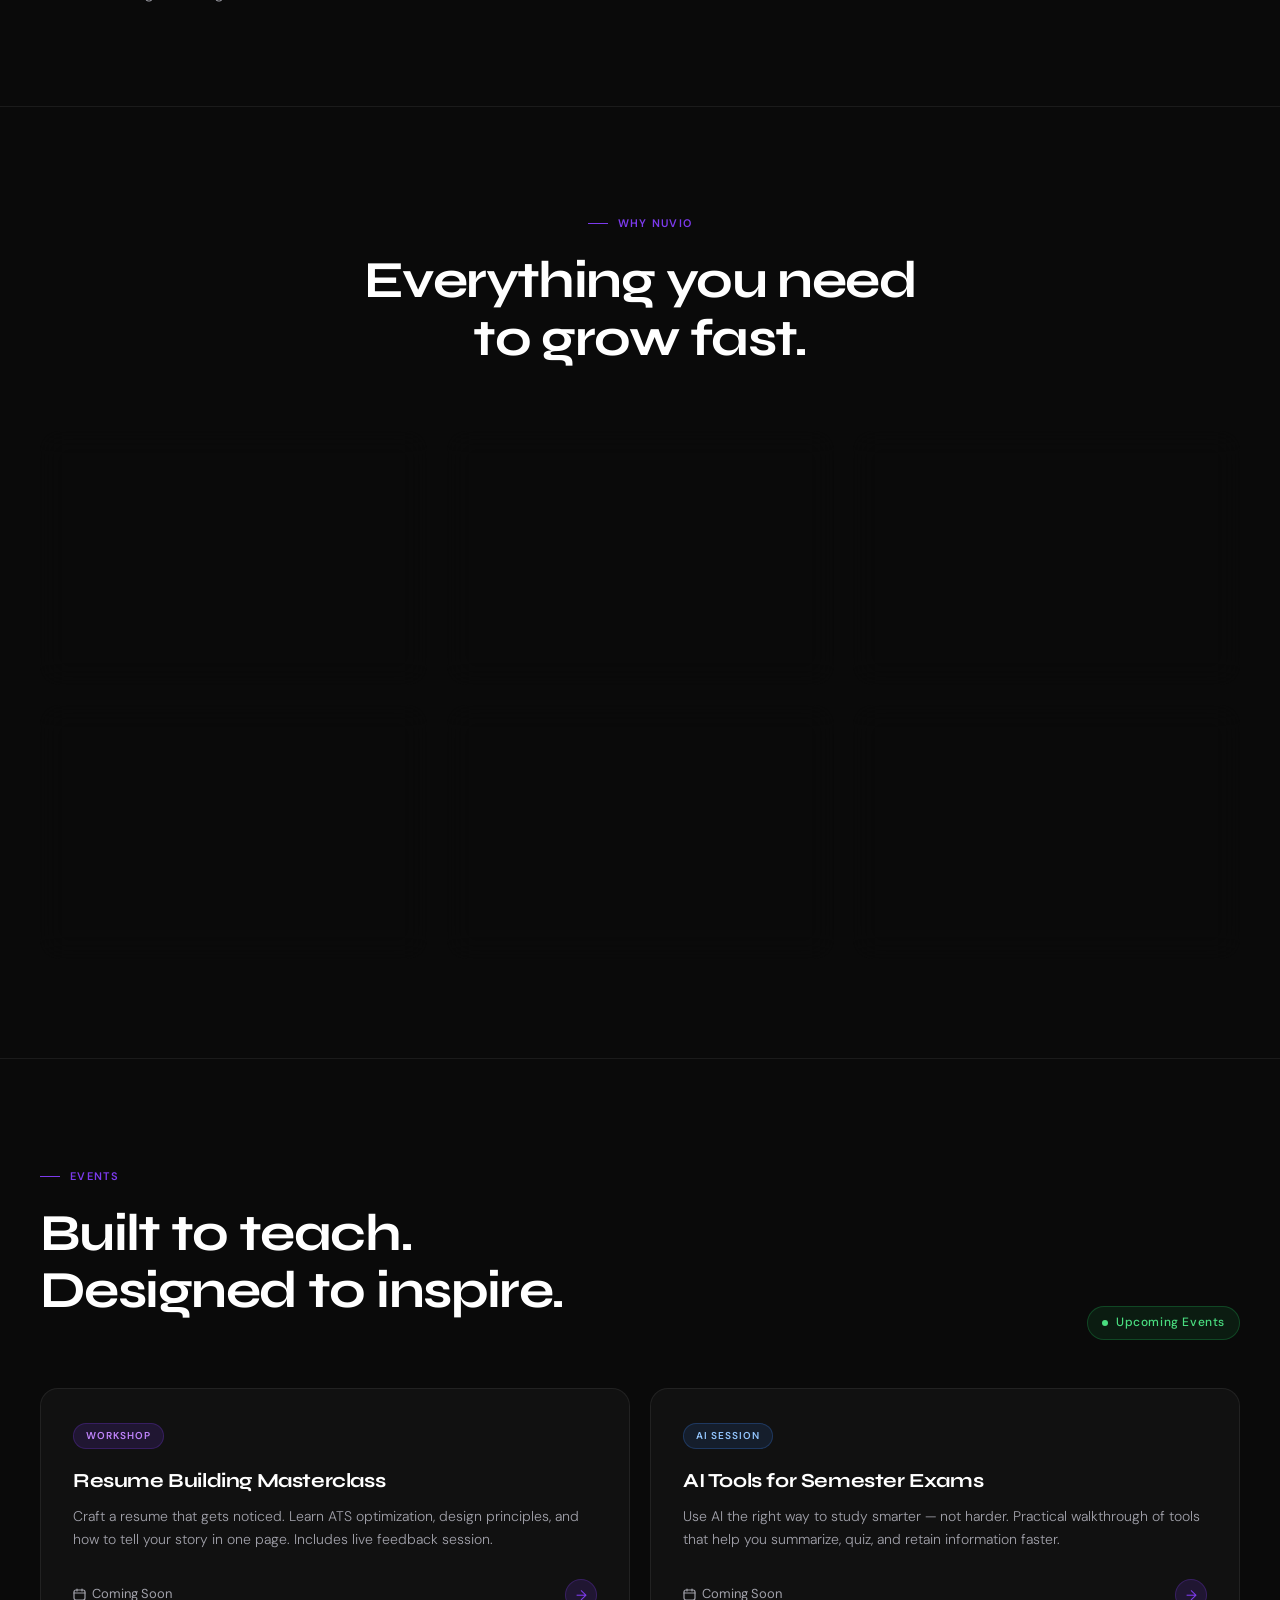
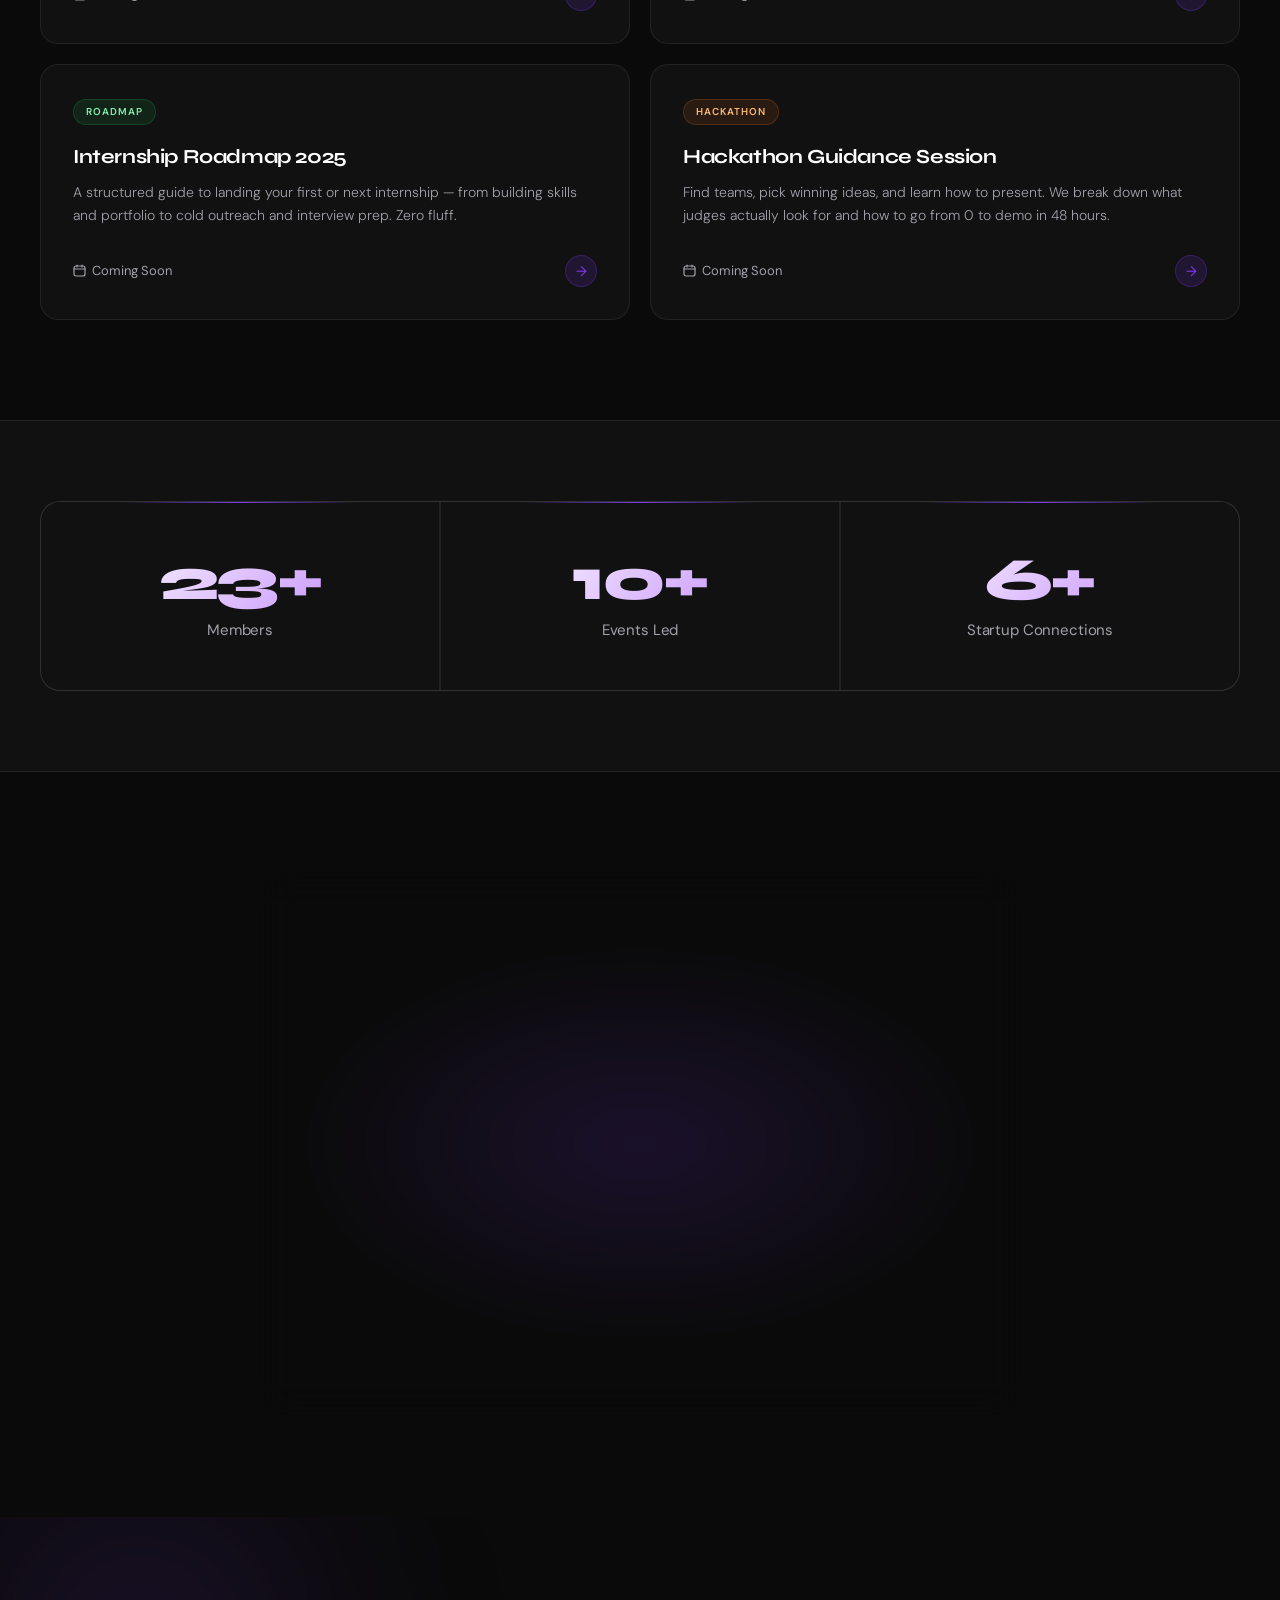
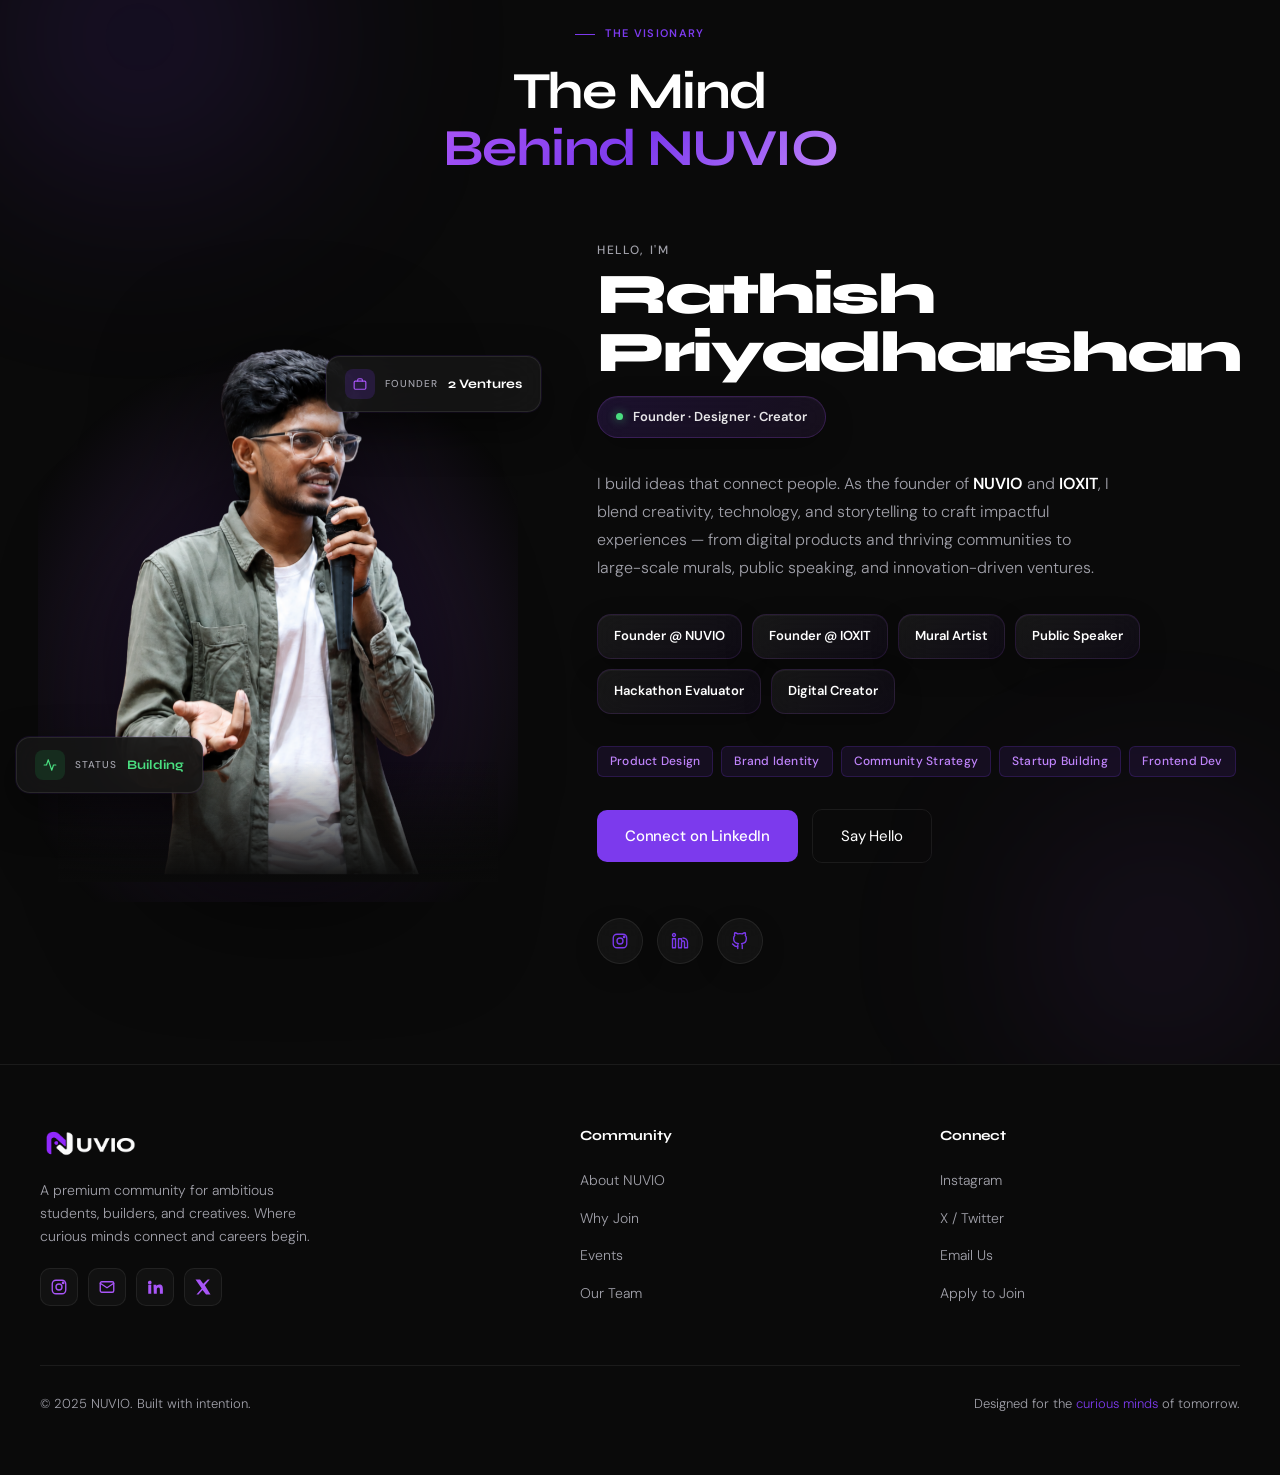
==== commit 74213f83: "phone alignments chnages" ====
--- a/index.html
+++ b/index.html
@@ -3,7 +3,7 @@
 
 <head>
   <meta charset="UTF-8" />
-  <meta name="viewport" content="width=device-width, initial-scale=1.0" />
+  <meta name="viewport" content="width=device-width, initial-scale=1.0, viewport-fit=cover" />
   <meta name="description" content="NUVIO — A multi-disciplinary community for students, builders, creatives, and ambitious learners to connect, grow, and build together." />
   <meta name="theme-color" content="#0A0A0A" />
 
@@ -14,9 +14,12 @@
 
   <title>NUVIO — Where curious minds connect.</title>
   <link rel="icon" type="image/png" href="assets/favicon.png">
-  <!-- Google Fonts -->
+
+  <!-- Preconnect for faster font loading -->
   <link rel="preconnect" href="https://fonts.googleapis.com" />
   <link rel="preconnect" href="https://fonts.gstatic.com" crossorigin />
+
+  <!-- Google Fonts — display=swap prevents FOIT -->
   <link
     href="https://fonts.googleapis.com/css2?family=Syne:wght@400;500;600;700;800&family=DM+Sans:ital,opsz,wght@0,9..40,300;0,9..40,400;0,9..40,500;1,9..40,300&display=swap"
     rel="stylesheet"
@@ -31,12 +34,12 @@
   <!-- ============================================================
        NAVIGATION
   ============================================================ -->
-  <nav>
-    <a href="#" class="nav-logo">
-      <img src="assets/nuvio-navbar.png" alt="NUVIO">
+  <nav role="navigation" aria-label="Main navigation">
+    <a href="#hero" class="nav-logo" aria-label="NUVIO — Home">
+      <img src="assets/nuvio-navbar.png" alt="NUVIO" width="120" height="38">
     </a>
 
-    <ul class="nav-links">
+    <ul class="nav-links" id="nav-links">
       <li><a href="#about">About</a></li>
       <li><a href="#why">Why Join</a></li>
       <li><a href="#events">Events</a></li>
@@ -44,25 +47,31 @@
       <li><a href="#join" class="nav-cta">Join Now</a></li>
     </ul>
 
-    <div class="nav-hamburger" aria-label="Toggle menu" role="button" tabindex="0">
+    <button
+      class="nav-hamburger"
+      aria-label="Toggle navigation menu"
+      aria-expanded="false"
+      aria-controls="nav-links"
+      type="button"
+    >
       <span></span>
       <span></span>
       <span></span>
-    </div>
+    </button>
   </nav>
 
 
   <!-- ============================================================
        HERO SECTION
   ============================================================ -->
-  <section id="hero">
+  <section id="hero" aria-label="Hero">
 
     <!-- Background glows -->
     <div class="hero-glow-1" aria-hidden="true"></div>
     <div class="hero-glow-2" aria-hidden="true"></div>
 
     <!-- Badge -->
-    <div class="hero-badge">
+    <div class="hero-badge" role="text">
       <div class="hero-badge-dot" aria-hidden="true"></div>
       Curated · Ambitious · Invite-only
     </div>
@@ -90,7 +99,7 @@
         </svg>
       </a>
       <a href="#events" class="btn-secondary">
-        See What’s Happening
+        See What's Happening
         <svg width="14" height="14" viewBox="0 0 14 14" fill="none" aria-hidden="true">
           <path d="M7 1v12M1 7h12" stroke="currentColor" stroke-width="1.5" stroke-linecap="round"/>
         </svg>
@@ -104,13 +113,13 @@
     </div>
 
     <!-- Marquee ticker -->
-    <div class="marquee-wrap" aria-hidden="true">
+    <div class="marquee-wrap" aria-hidden="true" role="presentation">
       <div class="marquee-track">
         <div class="marquee-item"><span></span> Skill Development</div>
         <div class="marquee-item"><span></span> Hackathon Network</div>
         <div class="marquee-item"><span></span> Internship Guidance</div>
         <div class="marquee-item"><span></span> Startup Connections</div>
-        <div class="marquee-item"><span></span> AI & Tech Learning</div>
+        <div class="marquee-item"><span></span> AI &amp; Tech Learning</div>
         <div class="marquee-item"><span></span> Creative Workshops</div>
         <div class="marquee-item"><span></span> Community Growth</div>
         <div class="marquee-item"><span></span> Peer Mentorship</div>
@@ -119,7 +128,7 @@
         <div class="marquee-item"><span></span> Hackathon Network</div>
         <div class="marquee-item"><span></span> Internship Guidance</div>
         <div class="marquee-item"><span></span> Startup Connections</div>
-        <div class="marquee-item"><span></span> AI & Tech Learning</div>
+        <div class="marquee-item"><span></span> AI &amp; Tech Learning</div>
         <div class="marquee-item"><span></span> Creative Workshops</div>
         <div class="marquee-item"><span></span> Community Growth</div>
         <div class="marquee-item"><span></span> Peer Mentorship</div>
@@ -132,7 +141,7 @@
   <!-- ============================================================
        ABOUT SECTION
   ============================================================ -->
-  <section id="about">
+  <section id="about" aria-label="About NUVIO">
     <div class="about-grid">
 
       <!-- Text Content -->
@@ -144,10 +153,10 @@
           people who refuse to wait for opportunity — they create it.
         </p>
 
-        <div class="about-pills">
+        <div class="about-pills" aria-label="Community focus areas">
           <span class="about-pill">Career Growth</span>
           <span class="about-pill">Internship Opportunities</span>
-          <span class="about-pill">Hackathons & Challenges</span>
+          <span class="about-pill">Hackathons &amp; Challenges</span>
           <span class="about-pill">Startup Connections</span>
           <span class="about-pill">Peer Collaboration</span>
           <span class="about-pill">Practical Learning</span>
@@ -164,7 +173,7 @@
       <div class="about-visual reveal" aria-hidden="true">
         <div class="about-card-big">
           <div class="about-icon-wrap">
-            <svg width="22" height="22" viewBox="0 0 24 24" fill="none" stroke="currentColor" stroke-width="1.8" stroke-linecap="round" stroke-linejoin="round" aria-hidden="true">
+            <svg width="22" height="22" viewBox="0 0 24 24" fill="none" stroke="currentColor" stroke-width="1.8" stroke-linecap="round" stroke-linejoin="round">
               <circle cx="12" cy="5" r="2"/>
               <circle cx="5" cy="19" r="2"/>
               <circle cx="19" cy="19" r="2"/>
@@ -179,7 +188,7 @@
 
         <div class="about-floating about-float-1">
           <span class="about-floating-icon">
-            <svg width="18" height="18" viewBox="0 0 24 24" fill="none" stroke="currentColor" stroke-width="1.8" stroke-linecap="round" stroke-linejoin="round" aria-hidden="true">
+            <svg width="18" height="18" viewBox="0 0 24 24" fill="none" stroke="currentColor" stroke-width="1.8" stroke-linecap="round" stroke-linejoin="round">
               <path d="M8 21h8"/>
               <path d="M12 17v4"/>
               <path d="M7 4h10v5a5 5 0 0 1-10 0V4z"/>
@@ -195,7 +204,7 @@
 
         <div class="about-floating about-float-2">
           <span class="about-floating-icon">
-            <svg width="18" height="18" viewBox="0 0 24 24" fill="none" stroke="currentColor" stroke-width="1.8" stroke-linecap="round" stroke-linejoin="round" aria-hidden="true">
+            <svg width="18" height="18" viewBox="0 0 24 24" fill="none" stroke="currentColor" stroke-width="1.8" stroke-linecap="round" stroke-linejoin="round">
               <rect x="3" y="7" width="18" height="13" rx="2"/>
               <path d="M9 7V5a3 3 0 0 1 6 0v2"/>
             </svg>
@@ -208,7 +217,7 @@
 
         <div class="about-floating about-float-3">
           <span class="about-floating-icon">
-            <svg width="18" height="18" viewBox="0 0 24 24" fill="none" stroke="currentColor" stroke-width="1.8" stroke-linecap="round" stroke-linejoin="round" aria-hidden="true">
+            <svg width="18" height="18" viewBox="0 0 24 24" fill="none" stroke="currentColor" stroke-width="1.8" stroke-linecap="round" stroke-linejoin="round">
               <path d="M12 3l2.5 6.5L21 12l-6.5 2.5L12 21l-2.5-6.5L3 12l6.5-2.5L12 3z"/>
             </svg>
           </span>
@@ -226,7 +235,7 @@
   <!-- ============================================================
        WHY JOIN SECTION
   ============================================================ -->
-  <section id="why">
+  <section id="why" aria-label="Why join NUVIO">
 
     <div class="why-header reveal">
       <div class="section-label">Why NUVIO</div>
@@ -296,7 +305,7 @@
             <path d="M3 10h18"/>
           </svg>
         </span>
-        <h3>Events & Workshops</h3>
+        <h3>Events &amp; Workshops</h3>
         <p>Regular events, AMAs, panel discussions, and collaborative sessions — online and offline. Always something happening.</p>
         <div class="feature-tag">Active Community</div>
       </div>
@@ -327,7 +336,7 @@
   <!-- ============================================================
        EVENTS SECTION
   ============================================================ -->
-  <section id="events">
+  <section id="events" aria-label="Upcoming Events">
 
     <div class="events-header">
       <div class="reveal">
@@ -413,7 +422,7 @@
   <!-- ============================================================
        STATS SECTION
   ============================================================ -->
-  <section id="stats">
+  <section id="stats" aria-label="Community stats">
     <div class="stats-grid">
 
       <div class="stat-item reveal">
@@ -438,7 +447,7 @@
   <!-- ============================================================
        JOIN / CTA SECTION
   ============================================================ -->
-  <section id="join">
+  <section id="join" aria-label="Join NUVIO">
     <div class="join-glow" aria-hidden="true"></div>
 
     <div class="join-card reveal">
@@ -450,10 +459,6 @@
         as you do — and takes you further than you could alone.
       </p>
 
-      <!--
-        TODO: Replace href="#" with your Google Forms URL
-        Example: href="https://forms.gle/yourformid"
-      -->
       <a href="#" class="btn-primary" id="open-form-2">
         Apply to Join
         <svg width="15" height="15" viewBox="0 0 15 15" fill="none" aria-hidden="true">
@@ -467,7 +472,7 @@
 
 
   <!-- ============================================================
-       TEAM SECTION
+       TEAM / FOUNDER SECTION
   ============================================================ -->
   <section id="team" aria-label="Founder Showcase">
 
@@ -512,9 +517,10 @@
 
           <img
             src="assets/rathish.png"
-            alt="Rathish Priyadharshan"
+            alt="Rathish Priyadharshan — Founder of NUVIO"
             class="founder-photo"
             loading="lazy"
+            width="440"
           />
 
           <div class="founder-image-fade" aria-hidden="true"></div>
@@ -555,7 +561,7 @@
         </div>
 
         <div class="founder-cta reveal">
-          <a href="https://www.linkedin.com/in/rathish-priyadharshan-739681249/" class="btn-primary founder-btn-magnetic">
+          <a href="https://www.linkedin.com/in/rathish-priyadharshan-739681249/" target="_blank" rel="noopener noreferrer" class="btn-primary founder-btn-magnetic">
             Connect on LinkedIn
           </a>
 
@@ -565,22 +571,22 @@
         </div>
 
         <div class="founder-socials reveal">
-          <a href="https://www.instagram.com/rathish_artz?igsh=MTJvb2NranJjdWo5Zw==" target="_blank" rel="noopener noreferrer" class="founder-social-icon">
-            <svg width="18" height="18" viewBox="0 0 24 24" fill="none" stroke="currentColor" stroke-width="1.8" stroke-linecap="round" stroke-linejoin="round">
+          <a href="https://www.instagram.com/rathish_artz?igsh=MTJvb2NranJjdWo5Zw==" target="_blank" rel="noopener noreferrer" class="founder-social-icon" aria-label="Instagram">
+            <svg width="18" height="18" viewBox="0 0 24 24" fill="none" stroke="currentColor" stroke-width="1.8" stroke-linecap="round" stroke-linejoin="round" aria-hidden="true">
               <rect x="3" y="3" width="18" height="18" rx="5"/>
               <circle cx="12" cy="12" r="4"/>
               <circle cx="17.5" cy="6.5" r="1"/>
             </svg>
           </a>
-          <a href="https://www.linkedin.com/in/rathish-priyadharshan-739681249/" target="_blank" rel="noopener noreferrer" class="founder-social-icon">
-            <svg width="18" height="18" viewBox="0 0 24 24" fill="none" stroke="currentColor" stroke-width="1.8" stroke-linecap="round" stroke-linejoin="round">
+          <a href="https://www.linkedin.com/in/rathish-priyadharshan-739681249/" target="_blank" rel="noopener noreferrer" class="founder-social-icon" aria-label="LinkedIn">
+            <svg width="18" height="18" viewBox="0 0 24 24" fill="none" stroke="currentColor" stroke-width="1.8" stroke-linecap="round" stroke-linejoin="round" aria-hidden="true">
               <path d="M16 8a6 6 0 0 1 6 6v7h-4v-7a2 2 0 0 0-4 0v7h-4v-12h4v2"/>
               <rect x="2" y="9" width="4" height="12"/>
               <circle cx="4" cy="4" r="2"/>
             </svg>
           </a>
-          <a href="https://github.com/Rathishraja" target="_blank" rel="noopener noreferrer" class="founder-social-icon">
-            <svg width="18" height="18" viewBox="0 0 24 24" fill="none" stroke="currentColor" stroke-width="1.8" stroke-linecap="round" stroke-linejoin="round">
+          <a href="https://github.com/Rathishraja" target="_blank" rel="noopener noreferrer" class="founder-social-icon" aria-label="GitHub">
+            <svg width="18" height="18" viewBox="0 0 24 24" fill="none" stroke="currentColor" stroke-width="1.8" stroke-linecap="round" stroke-linejoin="round" aria-hidden="true">
               <path d="M9 19c-5 1.5-5-2.5-7-3"/>
               <path d="M15 22v-3.87a3.37 3.37 0 0 0-.94-2.61c3.14-.35 6.44-1.54 6.44-7A5.44 5.44 0 0 0 19 4.77 5.07 5.07 0 0 0 18.91 1S17.73.65 15 2.48a13.38 13.38 0 0 0-6 0C6.27.65 5.09 1 5.09 1A5.07 5.07 0 0 0 5 4.77 5.44 5.44 0 0 0 3.5 8.52c0 5.42 3.3 6.61 6.44 7A3.37 3.37 0 0 0 9 18.13V22"/>
             </svg>
@@ -601,31 +607,31 @@
 
       <!-- Brand -->
       <div class="footer-brand">
-        <a href="#" class="nav-logo">
-          <img src="assets/nuvio-navbar.png" alt="NUVIO" class="footer-logo">
+        <a href="#hero" class="nav-logo" aria-label="NUVIO — Back to top">
+          <img src="assets/nuvio-navbar.png" alt="NUVIO" class="footer-logo" width="100" height="32">
         </a>
         
         <p>A premium community for ambitious students, builders, and creatives. Where curious minds connect and careers begin.</p>
         <div class="footer-social">
-          <a href="https://www.instagram.com/nuvio.social" target="_blank" class="social-link" title="Instagram" aria-label="Instagram">
-            <svg width="18" height="18" viewBox="0 0 24 24" fill="none" stroke="currentColor" stroke-width="1.8" stroke-linecap="round" stroke-linejoin="round">
+          <a href="https://www.instagram.com/nuvio.social" target="_blank" rel="noopener noreferrer" class="social-link" aria-label="NUVIO on Instagram">
+            <svg width="18" height="18" viewBox="0 0 24 24" fill="none" stroke="currentColor" stroke-width="1.8" stroke-linecap="round" stroke-linejoin="round" aria-hidden="true">
               <rect x="3" y="3" width="18" height="18" rx="5"/>
               <circle cx="12" cy="12" r="4"/>
               <circle cx="17.5" cy="6.5" r="1"/>
             </svg>
           </a>
-          <a href="mailto:team@nuvio.social" class="social-link" title="Email" aria-label="Email">
-            <svg width="18" height="18" viewBox="0 0 24 24" fill="none" stroke="currentColor" stroke-width="1.8" stroke-linecap="round" stroke-linejoin="round">
+          <a href="mailto:team@nuvio.social" class="social-link" aria-label="Email NUVIO team">
+            <svg width="18" height="18" viewBox="0 0 24 24" fill="none" stroke="currentColor" stroke-width="1.8" stroke-linecap="round" stroke-linejoin="round" aria-hidden="true">
               <rect x="3" y="5" width="18" height="14" rx="2"/>
               <path d="M3 7l9 6 9-6"/>
             </svg>
           </a>
-          <a href="https://www.linkedin.com/company/nuviosocial/" target="_blank" class="social-link" title="LinkedIn" aria-label="LinkedIn">
+          <a href="https://www.linkedin.com/company/nuviosocial/" target="_blank" rel="noopener noreferrer" class="social-link" aria-label="NUVIO on LinkedIn">
             <svg width="18" height="18" viewBox="0 0 24 24" fill="currentColor" aria-hidden="true">
               <path d="M4.98 3.5A2.48 2.48 0 1 0 5 8.46 2.48 2.48 0 0 0 4.98 3.5zM3 9h4v12H3zM10 9h3.8v1.7h.1c.5-.9 1.8-1.9 3.8-1.9 4.1 0 4.8 2.7 4.8 6.2V21h-4v-5.4c0-1.3 0-3-1.9-3s-2.2 1.5-2.2 2.9V21h-4z"/>
             </svg>
           </a>
-          <a href="https://x.com/nuviosocial" target="_blank" class="social-link" title="X" aria-label="X">
+          <a href="https://x.com/nuviosocial" target="_blank" rel="noopener noreferrer" class="social-link" aria-label="NUVIO on X (Twitter)">
             <svg width="18" height="18" viewBox="0 0 24 24" fill="currentColor" aria-hidden="true">
               <path d="M18.244 2H21l-6.56 7.5L22 22h-5.956l-4.667-6.104L6.036 22H3.28l7.017-8.019L2 2h6.104l4.219 5.53L18.244 2z"/>
             </svg>
@@ -648,8 +654,8 @@
       <div class="footer-col">
         <h4>Connect</h4>
         <ul>
-          <li><a href="https://www.instagram.com/nuvio.social" target="_blank">Instagram</a></li>
-          <li><a href="https://x.com/nuviosocial" target="_blank">X / Twitter</a></li>
+          <li><a href="https://www.instagram.com/nuvio.social" target="_blank" rel="noopener noreferrer">Instagram</a></li>
+          <li><a href="https://x.com/nuviosocial" target="_blank" rel="noopener noreferrer">X / Twitter</a></li>
           <li><a href="mailto:team@nuvio.social">Email Us</a></li>
           <li><a href="#" id="open-form-footer">Apply to Join</a></li>
         </ul>
@@ -658,29 +664,33 @@
     </div>
 
     <div class="footer-bottom">
-      <p>© 2025 NUVIO. Built with intention.</p>
+      <p>&copy; 2025 NUVIO. Built with intention.</p>
       <p>Designed for the <a href="#join">curious minds</a> of tomorrow.</p>
     </div>
   </footer>
 
-  <div class="form-modal" id="formModal">
+  <!-- ============================================================
+       FORM MODAL
+  ============================================================ -->
+  <div class="form-modal" id="formModal" role="dialog" aria-modal="true" aria-label="NUVIO Application Form">
     <div class="form-overlay" id="closeForm"></div>
 
     <div class="form-modal-content">
-      <button class="form-close" id="closeFormBtn">&times;</button>
+      <button class="form-close" id="closeFormBtn" aria-label="Close application form">&times;</button>
 
       <iframe
         src="https://tally.so/embed/ODo21Y"
         frameborder="0"
         marginheight="0"
         marginwidth="0"
-        title="NUVIO Application Form">
-      </iframe>
+        title="NUVIO Application Form"
+        loading="lazy"
+      ></iframe>
     </div>
   </div>
 
-  <!-- JavaScript — loaded at end of body for performance -->
-  <script src="main.js"></script>
+  <!-- JavaScript — deferred for performance -->
+  <script src="main.js" defer></script>
 
 </body>
 </html>
--- a/style.css
+++ b/style.css
@@ -1,5 +1,5 @@
 /* ============================================================
-   NUVIO — style.css
+   NUVIO — style.css  (polished & fixed)
    Where curious minds connect.
    ============================================================ */
 
@@ -22,10 +22,14 @@
   --border-hover: rgba(124, 58, 237, 0.35);
   --font-display: 'Syne', sans-serif;
   --font-body:    'DM Sans', sans-serif;
+  --nav-height:   68px;
+  --section-pad:  max(24px, calc((100vw - 1200px) / 2));
 }
 
 html {
   scroll-behavior: smooth;
+  /* Prevent horizontal overflow at the root level */
+  overflow-x: hidden;
 }
 
 body {
@@ -34,8 +38,12 @@
   font-family: var(--font-body);
   font-size: 16px;
   line-height: 1.6;
+  /* overflow-x hidden on body can break position:fixed — use html instead */
   overflow-x: hidden;
   -webkit-font-smoothing: antialiased;
+  -moz-osx-font-smoothing: grayscale;
+  /* Prevent mobile bounce from causing horizontal shift */
+  overscroll-behavior-x: none;
 }
 
 /* ─── NOISE TEXTURE OVERLAY ─── */
@@ -45,7 +53,8 @@
   inset: 0;
   background-image: url("data:image/svg+xml,%3Csvg viewBox='0 0 256 256' xmlns='http://www.w3.org/2000/svg'%3E%3Cfilter id='noise'%3E%3CfeTurbulence type='fractalNoise' baseFrequency='0.9' numOctaves='4' stitchTiles='stitch'/%3E%3C/filter%3E%3Crect width='100%25' height='100%25' filter='url(%23noise)' opacity='0.04'/%3E%3C/svg%3E");
   pointer-events: none;
-  z-index: 9999;
+  /* Keep below modals (z-index 1000) but above content */
+  z-index: 500;
   opacity: 0.5;
 }
 
@@ -56,7 +65,29 @@
 
 /* ─── SECTION BASE ─── */
 section {
-  padding: 100px max(24px, calc((100vw - 1200px) / 2));
+  padding: 100px var(--section-pad);
+  /* Prevent sections from causing horizontal overflow */
+  max-width: 100vw;
+  overflow: visible;
+}
+
+/* Offset anchor links to account for fixed nav */
+section[id],
+footer[id] {
+  scroll-margin-top: calc(var(--nav-height) + 16px);
+}
+
+
+/* ================================================================
+   REDUCED MOTION SUPPORT
+================================================================ */
+@media (prefers-reduced-motion: reduce) {
+  *, *::before, *::after {
+    animation-duration: 0.01ms !important;
+    animation-iteration-count: 1 !important;
+    transition-duration: 0.01ms !important;
+  }
+  html { scroll-behavior: auto; }
 }
 
 
@@ -102,8 +133,9 @@
 /* ─── SCROLL REVEAL ─── */
 .reveal {
   opacity: 0;
-  transform: translateY(28px);
-  transition: opacity 0.7s ease, transform 0.7s ease;
+  transform: translateY(24px);
+  transition: opacity 0.65s cubic-bezier(0.22, 1, 0.36, 1),
+              transform 0.65s cubic-bezier(0.22, 1, 0.36, 1);
 }
 
 .reveal.visible {
@@ -134,12 +166,13 @@
   width: 20px;
   height: 1px;
   background: var(--accent);
+  flex-shrink: 0;
 }
 
 /* Section Title */
 .section-title {
   font-family: var(--font-display);
-  font-size: clamp(32px, 4.5vw, 52px);
+  font-size: clamp(30px, 4.5vw, 52px);
   font-weight: 700;
   line-height: 1.1;
   letter-spacing: -0.03em;
@@ -166,12 +199,16 @@
   text-decoration: none;
   border: none;
   cursor: pointer;
-  transition: all 0.35s cubic-bezier(0.22, 1, 0.36, 1);
+  transition: transform 0.35s cubic-bezier(0.22, 1, 0.36, 1),
+              box-shadow 0.35s cubic-bezier(0.22, 1, 0.36, 1),
+              background 0.25s ease;
   display: inline-flex;
   align-items: center;
   gap: 8px;
   font-family: var(--font-body);
   letter-spacing: -0.01em;
+  -webkit-tap-highlight-color: transparent;
+  touch-action: manipulation;
 }
 
 .btn-primary:hover {
@@ -179,6 +216,11 @@
   box-shadow:
     0 14px 40px rgba(124, 58, 237, 0.35),
     0 0 0 1px rgba(168, 85, 247, 0.25);
+}
+
+.btn-primary:active {
+  transform: translateY(0);
+  box-shadow: none;
 }
 
 .btn-secondary {
@@ -191,18 +233,27 @@
   text-decoration: none;
   border: 1px solid var(--border);
   cursor: pointer;
-  transition: all 0.35s cubic-bezier(0.22, 1, 0.36, 1);
+  transition: transform 0.35s cubic-bezier(0.22, 1, 0.36, 1),
+              box-shadow 0.35s cubic-bezier(0.22, 1, 0.36, 1),
+              border-color 0.25s ease,
+              background 0.25s ease;
   display: inline-flex;
   align-items: center;
   gap: 8px;
   font-family: var(--font-body);
   letter-spacing: -0.01em;
+  -webkit-tap-highlight-color: transparent;
+  touch-action: manipulation;
 }
 
 .btn-secondary:hover {
   transform: translateY(-2px);
   border-color: rgba(168, 85, 247, 0.35);
   background: rgba(124, 58, 237, 0.08);
+}
+
+.btn-secondary:active {
+  transform: translateY(0);
 }
 
 
@@ -215,9 +266,9 @@
   top: 0;
   left: 0;
   right: 0;
-  z-index: 100;
-  padding: 0 max(24px, calc((100vw - 1200px) / 2));
-  height: 68px;
+  z-index: 1000;
+  padding: 0 var(--section-pad);
+  height: var(--nav-height);
   display: flex;
   align-items: center;
   justify-content: space-between;
@@ -225,7 +276,10 @@
   backdrop-filter: blur(20px);
   -webkit-backdrop-filter: blur(20px);
   border-bottom: 1px solid var(--border);
-  transition: background 0.3s;
+  transition: background 0.3s ease;
+  /* Prevent nav from causing any overflow */
+  max-width: 100vw;
+  overflow: visible;
 }
 
 .nav-logo {
@@ -233,15 +287,16 @@
   display: flex;
   align-items: center;
   transition: opacity 0.25s ease, transform 0.25s ease;
+  flex-shrink: 0;
 }
 
 .nav-logo:hover {
-  opacity: 0.9;
+  opacity: 0.85;
   transform: translateY(-1px);
 }
 
 .nav-logo img {
-  height: 42px;
+  height: 38px;
   width: auto;
   display: block;
 }
@@ -259,7 +314,8 @@
   color: var(--secondary);
   text-decoration: none;
   letter-spacing: 0.01em;
-  transition: color 0.2s;
+  transition: color 0.2s ease;
+  -webkit-tap-highlight-color: transparent;
 }
 
 .nav-links a:hover {
@@ -273,7 +329,7 @@
   border-radius: 8px !important;
   font-weight: 500 !important;
   font-size: 13px !important;
-  transition: all 0.35s cubic-bezier(0.22, 1, 0.36, 1);
+  transition: background 0.25s ease, box-shadow 0.25s ease !important;
 }
 
 .nav-cta:hover {
@@ -282,12 +338,17 @@
   color: var(--white) !important;
 }
 
+/* Hamburger */
 .nav-hamburger {
   display: none;
   flex-direction: column;
   gap: 5px;
   cursor: pointer;
-  padding: 4px;
+  padding: 8px 4px;
+  border-radius: 6px;
+  -webkit-tap-highlight-color: transparent;
+  touch-action: manipulation;
+  flex-shrink: 0;
 }
 
 .nav-hamburger span {
@@ -295,7 +356,91 @@
   height: 2px;
   background: var(--secondary);
   border-radius: 2px;
-  transition: 0.3s;
+  transition: transform 0.28s cubic-bezier(0.22, 1, 0.36, 1),
+              opacity 0.28s ease,
+              background 0.2s ease;
+  display: block;
+}
+
+/* Hamburger → X animation */
+.nav-hamburger.open span:nth-child(1) {
+  transform: translateY(7px) rotate(45deg);
+  background: var(--white);
+}
+.nav-hamburger.open span:nth-child(2) {
+  opacity: 0;
+  transform: scaleX(0);
+}
+.nav-hamburger.open span:nth-child(3) {
+  transform: translateY(-7px) rotate(-45deg);
+  background: var(--white);
+}
+
+/* Mobile nav overlay */
+.nav-links.mobile-open {
+  display: flex !important;
+  flex-direction: column;
+  position: fixed;
+  top: var(--nav-height);
+  left: 0;
+  right: 0;
+  bottom: 0;
+  background: rgba(10, 10, 10, 0.97);
+  backdrop-filter: blur(24px);
+  -webkit-backdrop-filter: blur(24px);
+  padding: 32px 24px;
+  gap: 8px;
+  border-bottom: 1px solid var(--border);
+  z-index: 999;
+  animation: nav-slide-down 0.28s cubic-bezier(0.22, 1, 0.36, 1) both;
+  overflow-y: auto;
+}
+
+.nav-links.mobile-open li {
+  opacity: 0;
+  transform: translateY(12px);
+  animation: nav-item-fade 0.3s cubic-bezier(0.22, 1, 0.36, 1) forwards;
+}
+.nav-links.mobile-open li:nth-child(1) { animation-delay: 0.05s; }
+.nav-links.mobile-open li:nth-child(2) { animation-delay: 0.09s; }
+.nav-links.mobile-open li:nth-child(3) { animation-delay: 0.13s; }
+.nav-links.mobile-open li:nth-child(4) { animation-delay: 0.17s; }
+.nav-links.mobile-open li:nth-child(5) { animation-delay: 0.21s; }
+
+@keyframes nav-slide-down {
+  from { opacity: 0; transform: translateY(-8px); }
+  to   { opacity: 1; transform: translateY(0); }
+}
+
+@keyframes nav-item-fade {
+  to { opacity: 1; transform: translateY(0); }
+}
+
+.nav-links.mobile-open a {
+  font-size: 18px;
+  font-weight: 500;
+  color: var(--secondary);
+  padding: 14px 0;
+  border-bottom: 1px solid var(--border);
+  display: block;
+  width: 100%;
+  transition: color 0.2s ease;
+}
+
+.nav-links.mobile-open a:hover {
+  color: var(--white);
+}
+
+.nav-links.mobile-open .nav-cta {
+  background: var(--accent) !important;
+  color: var(--white) !important;
+  border-radius: 10px !important;
+  padding: 14px 20px !important;
+  text-align: center !important;
+  justify-content: center !important;
+  font-size: 15px !important;
+  margin-top: 12px !important;
+  border-bottom: none !important;
 }
 
 
@@ -304,15 +449,20 @@
 ================================================================ */
 
 #hero {
-  min-height: 100vh;
+  min-height: 100svh; /* svh = safe viewport for mobile browsers */
+  min-height: 100vh;  /* fallback */
   display: flex;
   flex-direction: column;
   justify-content: center;
   align-items: center;
   text-align: center;
-  padding-top: 140px;
+  padding-top: calc(var(--nav-height) + 60px);
+  padding-bottom: 0;
+  padding-left: var(--section-pad);
+  padding-right: var(--section-pad);
   position: relative;
   overflow: hidden;
+  isolation: isolate;
 }
 
 .hero-glow-1 {
@@ -329,7 +479,8 @@
   right: -120px;
   filter: blur(70px);
   pointer-events: none;
-  z-index: 0;
+  z-index: -1;
+  will-change: opacity;
 }
 
 .hero-glow-2 {
@@ -345,7 +496,8 @@
   left: -80px;
   filter: blur(80px);
   pointer-events: none;
-  z-index: 0;
+  z-index: -1;
+  will-change: opacity;
 }
 
 .hero-badge {
@@ -370,17 +522,22 @@
   height: 6px;
   border-radius: 50%;
   background: #a855f7;
+  flex-shrink: 0;
   animation: pulse-dot 2s ease-in-out infinite;
 }
 
 .hero-title {
   font-family: var(--font-display);
-  font-size: clamp(52px, 8vw, 92px);
+  font-size: clamp(44px, 8vw, 92px);
   font-weight: 800;
   line-height: 0.95;
   letter-spacing: -0.04em;
   margin-bottom: 24px;
   animation: fade-up 0.8s 0.1s ease both;
+  /* Prevent text from overflowing on mobile */
+  max-width: 100%;
+  word-break: break-word;
+  hyphens: auto;
 }
 
 .hero-title-line1 {
@@ -398,7 +555,7 @@
 
 .hero-tagline {
   font-family: var(--font-display);
-  font-size: clamp(18px, 2.5vw, 26px);
+  font-size: clamp(17px, 2.5vw, 26px);
   font-weight: 400;
   color: var(--secondary);
   margin-bottom: 20px;
@@ -412,7 +569,7 @@
 }
 
 .hero-desc {
-  font-size: clamp(15px, 1.5vw, 17px);
+  font-size: clamp(14px, 1.5vw, 17px);
   color: var(--secondary);
   max-width: 520px;
   margin: 0 auto 48px;
@@ -427,10 +584,12 @@
   justify-content: center;
   flex-wrap: wrap;
   animation: fade-up 0.8s 0.4s ease both;
+  position: relative;
+  z-index: 1;
 }
 
 .hero-scroll {
-  margin-top: 80px;
+  margin-top: 72px;
   display: flex;
   flex-direction: column;
   align-items: center;
@@ -451,10 +610,10 @@
 
 /* ─── MARQUEE TICKER ─── */
 .marquee-wrap {
-  margin-top: 80px;
+  margin-top: 72px;
+  width: 100vw;
+  margin-left: calc(-1 * var(--section-pad));
   overflow: hidden;
-  width: 100vw;
-  margin-left: calc(-1 * max(24px, calc((100vw - 1200px) / 2)));
   border-top: 1px solid var(--border);
   border-bottom: 1px solid var(--border);
   background: var(--bg2);
@@ -466,6 +625,12 @@
   display: flex;
   animation: marquee 28s linear infinite;
   width: max-content;
+  will-change: transform;
+}
+
+/* Pause marquee on hover for accessibility */
+.marquee-wrap:hover .marquee-track {
+  animation-play-state: paused;
 }
 
 .marquee-item {
@@ -478,6 +643,7 @@
   color: var(--secondary);
   letter-spacing: 0.05em;
   white-space: nowrap;
+  user-select: none;
 }
 
 .marquee-item span {
@@ -495,6 +661,7 @@
 
 #about {
   position: relative;
+  overflow: visible;
 }
 
 .about-grid {
@@ -508,6 +675,7 @@
   display: flex;
   flex-wrap: wrap;
   margin: 24px 0;
+  gap: 0; /* gap handled by margin on individual pills */
 }
 
 .about-pill {
@@ -522,6 +690,12 @@
   color: #c084fc;
   margin: 4px;
   font-weight: 500;
+  transition: background 0.2s ease, border-color 0.2s ease;
+}
+
+.about-pill:hover {
+  background: rgba(124, 58, 237, 0.18);
+  border-color: rgba(124, 58, 237, 0.4);
 }
 
 /* About Visual / Floating Cards */
@@ -531,6 +705,8 @@
   display: flex;
   align-items: center;
   justify-content: center;
+  /* Clip floating elements to prevent page overflow */
+  overflow: visible;
 }
 
 .about-card-big {
@@ -541,11 +717,12 @@
   padding: 32px;
   position: relative;
   z-index: 2;
-  transition: border-color 0.3s;
+  transition: border-color 0.3s ease, transform 0.3s ease;
 }
 
 .about-card-big:hover {
   border-color: var(--border-hover);
+  transform: translateY(-4px);
 }
 
 .about-icon-wrap {
@@ -587,7 +764,8 @@
   align-items: center;
   gap: 10px;
   white-space: nowrap;
-  transition: border-color 0.3s;
+  transition: border-color 0.3s ease, transform 0.3s ease;
+  z-index: 3;
 }
 
 .about-floating:hover {
@@ -599,6 +777,7 @@
   align-items: center;
   justify-content: center;
   color: #A855F7;
+  flex-shrink: 0;
 }
 
 .about-float-title {
@@ -611,21 +790,22 @@
   color: var(--secondary);
 }
 
+/* Constrain floaters so they don't cause overflow */
 .about-float-1 {
   top: 40px;
-  right: -20px;
+  right: -10px; /* was -20px — tightened */
   animation: float1 5s ease-in-out infinite;
 }
 
 .about-float-2 {
   bottom: 60px;
-  left: -30px;
+  left: -10px; /* was -30px */
   animation: float2 6s ease-in-out infinite;
 }
 
 .about-float-3 {
   top: 50%;
-  right: -40px;
+  right: -10px; /* was -40px */
   transform: translateY(-50%);
   animation: float1 7s ease-in-out infinite reverse;
 }
@@ -645,6 +825,7 @@
   top: 0; left: 0; right: 0;
   height: 1px;
   background: var(--border);
+  pointer-events: none;
 }
 
 #why::after {
@@ -653,6 +834,7 @@
   bottom: 0; left: 0; right: 0;
   height: 1px;
   background: var(--border);
+  pointer-events: none;
 }
 
 .why-header {
@@ -683,8 +865,11 @@
   padding: 32px;
   backdrop-filter: blur(14px);
   -webkit-backdrop-filter: blur(14px);
-  transition: all 0.35s cubic-bezier(0.22, 1, 0.36, 1);
+  transition: transform 0.35s cubic-bezier(0.22, 1, 0.36, 1),
+              border-color 0.35s ease,
+              box-shadow 0.35s ease;
   overflow: hidden;
+  -webkit-tap-highlight-color: transparent;
 }
 
 .feature-card::before {
@@ -693,7 +878,8 @@
   inset: 0;
   background: radial-gradient(circle at 20% 20%, rgba(124, 58, 237, 0.08) 0%, transparent 60%);
   opacity: 0;
-  transition: opacity 0.4s;
+  transition: opacity 0.4s ease;
+  pointer-events: none;
 }
 
 .feature-card:hover::before {
@@ -712,6 +898,9 @@
   margin-bottom: 20px;
   display: flex;
   color: #A855F7;
+  width: 24px;
+  height: 24px;
+  flex-shrink: 0;
 }
 
 .feature-card h3 {
@@ -768,6 +957,7 @@
   font-weight: 500;
   color: #4ade80;
   letter-spacing: 0.05em;
+  flex-shrink: 0;
 }
 
 .upcoming-dot {
@@ -775,6 +965,7 @@
   height: 6px;
   border-radius: 50%;
   background: #4ade80;
+  flex-shrink: 0;
   animation: pulse-dot 1.5s ease-in-out infinite;
 }
 
@@ -789,10 +980,13 @@
   border: 1px solid var(--border);
   border-radius: 18px;
   padding: 32px;
-  transition: border-color 0.3s, transform 0.3s, box-shadow 0.3s;
+  transition: border-color 0.3s ease,
+              transform 0.3s cubic-bezier(0.22, 1, 0.36, 1),
+              box-shadow 0.3s ease;
   cursor: default;
   position: relative;
   overflow: hidden;
+  -webkit-tap-highlight-color: transparent;
 }
 
 .event-card::after {
@@ -802,7 +996,8 @@
   border-radius: 18px;
   background: linear-gradient(135deg, rgba(124, 58, 237, 0.06) 0%, transparent 60%);
   opacity: 0;
-  transition: opacity 0.4s;
+  transition: opacity 0.4s ease;
+  pointer-events: none;
 }
 
 .event-card:hover {
@@ -879,12 +1074,14 @@
   justify-content: center;
   font-size: 14px;
   color: var(--accent);
-  transition: background 0.2s, color 0.2s;
+  transition: background 0.2s ease, color 0.2s ease, transform 0.2s ease;
+  flex-shrink: 0;
 }
 
 .event-card:hover .event-arrow {
   background: var(--accent);
   color: var(--white);
+  transform: translateX(2px);
 }
 
 
@@ -916,7 +1113,7 @@
   text-align: center;
   position: relative;
   overflow: hidden;
-  transition: background 0.3s;
+  transition: background 0.3s ease;
 }
 
 .stat-item:hover {
@@ -936,7 +1133,7 @@
 
 .stat-num {
   font-family: var(--font-display);
-  font-size: clamp(40px, 5vw, 60px);
+  font-size: clamp(36px, 5vw, 60px);
   font-weight: 800;
   letter-spacing: -0.04em;
   line-height: 1;
@@ -974,6 +1171,7 @@
   height: 400px;
   background: radial-gradient(ellipse, rgba(124, 58, 237, 0.15) 0%, transparent 70%);
   pointer-events: none;
+  z-index: 0;
 }
 
 .join-card {
@@ -989,9 +1187,9 @@
   overflow: hidden;
   max-width: 760px;
   margin: 0 auto;
-
   backdrop-filter: blur(18px);
   -webkit-backdrop-filter: blur(18px);
+  z-index: 1;
 }
 
 .join-card::before {
@@ -1000,6 +1198,7 @@
   top: 0; left: 0; right: 0;
   height: 1px;
   background: linear-gradient(90deg, transparent, rgba(168, 85, 247, 0.5), transparent);
+  pointer-events: none;
 }
 
 .join-card-grid {
@@ -1015,7 +1214,7 @@
 
 .join-card h2 {
   font-family: var(--font-display);
-  font-size: clamp(30px, 4vw, 44px);
+  font-size: clamp(28px, 4vw, 44px);
   font-weight: 800;
   letter-spacing: -0.03em;
   line-height: 1.1;
@@ -1055,11 +1254,10 @@
 
 
 /* ================================================================
-   NUVIO — FOUNDER SECTION
-   Paste this block anywhere inside style.css
+   FOUNDER / TEAM SECTION
 ================================================================ */
 
-/* ─── KEYFRAMES (unique to founder section) ─── */
+/* ─── KEYFRAMES ─── */
 @keyframes founder-float-a {
   0%, 100% { transform: translateY(0px) rotate(0deg); }
   50%       { transform: translateY(-14px) rotate(1deg); }
@@ -1082,7 +1280,7 @@
 }
 
 /* ─── SECTION WRAPPER ─── */
-#founder {
+#team {
   position: relative;
   overflow: hidden;
 }
@@ -1102,6 +1300,7 @@
   top: -80px;
   left: -160px;
   animation: founder-glow-pulse 7s ease-in-out infinite;
+  will-change: opacity, transform;
 }
 .founder-orb-2 {
   width: 440px;
@@ -1110,6 +1309,7 @@
   bottom: -60px;
   right: -100px;
   animation: founder-glow-pulse 9s ease-in-out infinite reverse;
+  will-change: opacity, transform;
 }
 
 /* ─── HEADER ─── */
@@ -1152,12 +1352,10 @@
   width: 100%;
   max-width: 440px;
   margin: 0 auto;
-  /* subtle border glow */
   border-radius: 28px;
   overflow: visible;
 }
 
-/* radial glow behind the photo */
 .founder-image-glow {
   position: absolute;
   inset: -20px;
@@ -1171,9 +1369,9 @@
   z-index: 0;
   animation: founder-glow-pulse 6s ease-in-out infinite;
   pointer-events: none;
-}
-
-/* the photo itself */
+  will-change: opacity, transform;
+}
+
 .founder-photo {
   position: relative;
   z-index: 1;
@@ -1184,9 +1382,9 @@
   object-position: top center;
   filter: drop-shadow(0 24px 60px rgba(0, 0, 0, 0.7));
   animation: founder-float-a 8s ease-in-out infinite;
-}
-
-/* gradient fade at bottom so photo blends into bg */
+  will-change: transform;
+}
+
 .founder-image-fade {
   position: absolute;
   bottom: 0;
@@ -1198,7 +1396,7 @@
   pointer-events: none;
 }
 
-/* ─── FLOATING CREDIBILITY CARDS ─── */
+/* ─── FLOATING CARDS ─── */
 .founder-float-card {
   position: absolute;
   background: rgba(22, 22, 22, 0.9);
@@ -1219,12 +1417,12 @@
 
 .founder-fc-top {
   top: 6%;
-  right: -32px;
+  right: -24px; /* was -32px */
   animation: founder-card-float 5s ease-in-out infinite;
 }
 .founder-fc-bottom {
   bottom: 16%;
-  left: -32px;
+  left: -24px; /* was -32px */
   animation: founder-card-float 6s ease-in-out infinite reverse;
 }
 
@@ -1266,7 +1464,6 @@
   color: #4ade80;
 }
 
-/* stack label + value vertically */
 .founder-float-card .founder-fc-label,
 .founder-float-card .founder-fc-value {
   display: block;
@@ -1295,7 +1492,7 @@
 
 .founder-name {
   font-family: var(--font-display);
-  font-size: clamp(38px, 4.5vw, 58px);
+  font-size: clamp(36px, 4.5vw, 58px);
   font-weight: 800;
   line-height: 1.0;
   letter-spacing: -0.04em;
@@ -1335,7 +1532,6 @@
   flex-shrink: 0;
 }
 
-/* ─── BIO ─── */
 .founder-bio {
   font-size: 16px;
   color: var(--secondary);
@@ -1375,7 +1571,7 @@
   box-shadow:
     0 10px 28px rgba(0, 0, 0, 0.22),
     inset 0 1px 0 rgba(255, 255, 255, 0.04);
-  transition: all 0.3s ease;
+  transition: transform 0.3s ease, border-color 0.3s ease, box-shadow 0.3s ease;
   cursor: default;
 }
 .founder-cred-pill:hover {
@@ -1413,7 +1609,7 @@
   border-radius: 6px;
   padding: 5px 12px;
   letter-spacing: 0.02em;
-  transition: background 0.2s, border-color 0.2s;
+  transition: background 0.2s ease, border-color 0.2s ease;
 }
 .founder-skill-chip:hover {
   background: rgba(124, 58, 237, 0.18);
@@ -1428,17 +1624,14 @@
   align-items: center;
 }
 
-/* magnetic effect handled in JS — these are the targets */
 .founder-btn-magnetic {
   position: relative;
   overflow: hidden;
-  transition: all 0.35s ease;
+  transition: transform 0.35s ease, box-shadow 0.35s ease;
 }
 
 .founder-btn-magnetic:hover {
-  transform: translateY(-4px);
-  box-shadow:
-    0 18px 40px rgba(124, 58, 237, 0.22);
+  box-shadow: 0 18px 40px rgba(124, 58, 237, 0.22);
 }
 
 /* ─── SOCIALS ─── */
@@ -1455,13 +1648,14 @@
   display: flex;
   align-items: center;
   justify-content: center;
-  color: var(--brand-color);
+  color: var(--accent);
   background: rgba(255, 255, 255, 0.04);
   border: 1px solid rgba(255, 255, 255, 0.08);
   backdrop-filter: blur(12px);
   -webkit-backdrop-filter: blur(12px);
-  transition: all 0.35s ease;
+  transition: transform 0.35s ease, background 0.2s ease, border-color 0.2s ease, box-shadow 0.35s ease;
   box-shadow: 0 8px 24px rgba(0, 0, 0, 0.18);
+  -webkit-tap-highlight-color: transparent;
 }
 .founder-social-icon:hover {
   transform: translateY(-4px) scale(1.05);
@@ -1470,42 +1664,6 @@
   box-shadow: 0 14px 34px rgba(0, 0, 0, 0.28);
 }
 
-/* ─── RESPONSIVE ─── */
-@media (max-width: 900px) {
-  .founder-grid {
-    grid-template-columns: 1fr;
-    gap: 60px;
-  }
-  .founder-image-col {
-    max-width: 420px;
-    margin: 0 auto;
-  }
-  .founder-fc-top  { right: -8px; }
-  .founder-fc-bottom { left: -8px; }
-}
-
-@media (max-width: 600px) {
-  .founder-header {
-    margin-bottom: 40px;
-  }
-  .founder-name {
-    font-size: clamp(34px, 9vw, 48px);
-  }
-  .founder-fc-top,
-  .founder-fc-bottom {
-    display: none; /* hide floaters on very small screens */
-  }
-  .founder-cta {
-    flex-direction: column;
-    align-items: flex-start;
-  }
-  .founder-cta .btn-primary,
-  .founder-cta .btn-secondary {
-    width: 100%;
-    justify-content: center;
-  }
-}
-
 
 /* ================================================================
    FOOTER
@@ -1513,7 +1671,7 @@
 
 footer {
   border-top: 1px solid var(--border);
-  padding: 60px max(24px, calc((100vw - 1200px) / 2));
+  padding: 60px var(--section-pad);
   background: var(--bg);
 }
 
@@ -1524,10 +1682,19 @@
   margin-bottom: 48px;
 }
 
+.footer-brand p {
+  font-size: 14px;
+  color: var(--secondary);
+  line-height: 1.65;
+  font-weight: 300;
+  margin-top: 16px;
+  max-width: 280px;
+}
+
 .footer-logo {
-    height: 36px;
-    width: auto;
-    display: block;
+  height: 32px;
+  width: auto;
+  display: block;
 }
 
 .footer-col h4 {
@@ -1551,7 +1718,7 @@
   font-size: 14px;
   color: var(--secondary);
   text-decoration: none;
-  transition: color 0.2s;
+  transition: color 0.2s ease;
   font-weight: 300;
 }
 
@@ -1561,8 +1728,9 @@
 
 .footer-social {
   display: flex;
-  gap: 12px;
+  gap: 10px;
   margin-top: 20px;
+  flex-wrap: wrap;
 }
 
 .social-link {
@@ -1576,7 +1744,8 @@
   justify-content: center;
   color: #A855F7;
   text-decoration: none;
-  transition: border-color 0.2s, background 0.2s, transform 0.2s;
+  transition: border-color 0.2s ease, background 0.2s ease, transform 0.2s ease;
+  -webkit-tap-highlight-color: transparent;
 }
 
 .social-link:hover {
@@ -1604,79 +1773,26 @@
 .footer-bottom a {
   color: var(--accent);
   text-decoration: none;
+  transition: color 0.2s ease;
+}
+
+.footer-bottom a:hover {
+  color: #c084fc;
 }
 
 
 /* ================================================================
-   RESPONSIVE — TABLET & MOBILE
-================================================================ */
-
-@media (max-width: 1024px) {
-  .team-grid {
-    grid-template-columns: repeat(2, 1fr);
-  }
-}
-
-@media (max-width: 768px) {
-  section {
-    padding: 80px 20px;
-  }
-
-  /* Nav */
-  .nav-logo img    { height: 34px; }
-  .nav-links       { display: none; }
-  .nav-hamburger   { display: flex; }
-  nav              { padding: 0 20px; }
-
-  /* About */
-  .about-grid      { grid-template-columns: 1fr; gap: 48px; }
-  .about-visual    { height: 300px; }
-  .about-float-1   { right: 0; }
-  .about-float-2   { left: 0; }
-  .about-float-3   { display: none; }
-
-  /* Features */
-  .features-grid   { grid-template-columns: 1fr; }
-
-  /* Events */
-  .events-grid     { grid-template-columns: 1fr; }
-  .events-header   { flex-direction: column; align-items: flex-start; gap: 16px; }
-
-  /* Stats */
-  .stats-grid      { grid-template-columns: 1fr; }
-
-  /* Join */
-  .join-card       { padding: 36px 20px; }
-
-  /* Team */
-  .team-grid       { grid-template-columns: 1fr; }
-
-  /* Footer */
-  .footer-logo     { height: 28px; }
-  .footer-grid     { grid-template-columns: 1fr; gap: 36px; }
-  .footer-bottom   { flex-direction: column; text-align: center; }
-
-  /* hero title */
-  .hero-title       { font-size: clamp(38px, 12vw, 56px); line-height: 1; }
-}
-
-@media (max-width: 480px) {
-  .hero-cta        { flex-direction: column; align-items: center; }
-  .team-grid       { grid-template-columns: 1fr; }
-}
-
-
-/* ================================================================
-   FORM THING
+   FORM MODAL
 ================================================================ */
 
 .form-modal {
   position: fixed;
   inset: 0;
-  z-index: 9999;
+  z-index: 2000; /* above noise overlay (500) and nav (1000) */
   display: none;
   align-items: center;
   justify-content: center;
+  padding: 16px;
 }
 
 .form-modal.active {
@@ -1686,7 +1802,7 @@
 .form-overlay {
   position: absolute;
   inset: 0;
-  background: rgba(0, 0, 0, 0.75);
+  background: rgba(0, 0, 0, 0.8);
   backdrop-filter: blur(12px);
   -webkit-backdrop-filter: blur(12px);
 }
@@ -1703,6 +1819,12 @@
   box-shadow:
     0 40px 120px rgba(0, 0, 0, 0.7),
     0 0 0 1px rgba(168, 85, 247, 0.08);
+  animation: modal-scale-in 0.3s cubic-bezier(0.22, 1, 0.36, 1) both;
+}
+
+@keyframes modal-scale-in {
+  from { opacity: 0; transform: scale(0.96) translateY(8px); }
+  to   { opacity: 1; transform: scale(1) translateY(0); }
 }
 
 .form-modal iframe {
@@ -1717,11 +1839,249 @@
   right: 14px;
   width: 38px;
   height: 38px;
-  border: none;
+  border: 1px solid var(--border);
   border-radius: 50%;
-  background: rgba(255,255,255,0.08);
+  background: rgba(255,255,255,0.06);
   color: white;
-  font-size: 22px;
+  font-size: 20px;
   cursor: pointer;
   z-index: 10;
-}
+  display: flex;
+  align-items: center;
+  justify-content: center;
+  transition: background 0.2s ease, border-color 0.2s ease;
+  line-height: 1;
+  -webkit-tap-highlight-color: transparent;
+}
+
+.form-close:hover {
+  background: rgba(255,255,255,0.12);
+  border-color: rgba(255,255,255,0.2);
+}
+
+
+/* ================================================================
+   RESPONSIVE — TABLET (≤ 1024px)
+================================================================ */
+
+@media (max-width: 1024px) {
+  :root {
+    --section-pad: max(20px, calc((100vw - 960px) / 2));
+  }
+
+  .features-grid {
+    grid-template-columns: repeat(2, 1fr);
+  }
+
+  .about-grid {
+    gap: 48px;
+  }
+
+  .founder-grid {
+    gap: 48px;
+  }
+
+  /* Tighten floating cards to avoid overflow */
+  .founder-fc-top  { right: -12px; }
+  .founder-fc-bottom { left: -12px; }
+
+  .about-float-1 { right: 0; }
+  .about-float-2 { left: 0; }
+}
+
+
+/* ================================================================
+   RESPONSIVE — TABLET PORTRAIT (≤ 900px)
+================================================================ */
+
+@media (max-width: 900px) {
+  .founder-grid {
+    grid-template-columns: 1fr;
+    gap: 52px;
+  }
+  .founder-image-col {
+    max-width: 400px;
+    margin: 0 auto;
+  }
+  .founder-fc-top  { right: -8px; }
+  .founder-fc-bottom { left: -8px; }
+
+  .about-grid {
+    grid-template-columns: 1fr;
+    gap: 40px;
+  }
+
+  .about-visual {
+    height: 320px;
+    max-width: 440px;
+    margin: 0 auto;
+  }
+
+  /* Keep float-3 hidden at this breakpoint */
+  .about-float-3 { display: none; }
+}
+
+
+/* ================================================================
+   RESPONSIVE — MOBILE (≤ 768px)
+================================================================ */
+
+@media (max-width: 768px) {
+  :root {
+    --section-pad: 20px;
+  }
+
+  section {
+    padding: 72px 20px;
+  }
+
+  /* Nav */
+  .nav-logo img  { height: 32px; }
+  .nav-links     { display: none; }
+  .nav-hamburger { display: flex; }
+  nav            { padding: 0 20px; }
+
+  /* Hero */
+  #hero {
+    padding-top: calc(var(--nav-height) + 40px);
+    padding-left: 20px;
+    padding-right: 20px;
+  }
+
+  .hero-title {
+    font-size: clamp(38px, 11vw, 56px);
+    line-height: 1;
+  }
+
+  .hero-badge {
+    font-size: 10px;
+    padding: 5px 12px;
+    letter-spacing: 0.06em;
+  }
+
+  .hero-cta {
+    flex-direction: column;
+    align-items: center;
+    gap: 12px;
+    width: 100%;
+  }
+
+  .hero-cta .btn-primary,
+  .hero-cta .btn-secondary {
+    width: 100%;
+    max-width: 320px;
+    justify-content: center;
+  }
+
+  .hero-scroll {
+    margin-top: 48px;
+  }
+
+  /* About */
+  .about-float-1,
+  .about-float-2,
+  .about-float-3 {
+    display: none; /* hide all floaters on mobile to prevent overflow */
+  }
+
+  .about-card-big {
+    width: 100%;
+    max-width: 340px;
+  }
+
+  .about-visual {
+    height: auto;
+    padding: 20px 0;
+  }
+
+  /* Features */
+  .features-grid { grid-template-columns: 1fr; }
+
+  /* Events */
+  .events-grid   { grid-template-columns: 1fr; }
+  .events-header { flex-direction: column; align-items: flex-start; gap: 16px; }
+
+  /* Stats — 3 columns on mobile but more compact */
+  .stats-grid {
+    grid-template-columns: repeat(3, 1fr);
+    border-radius: 16px;
+  }
+
+  .stat-item {
+    padding: 28px 16px;
+  }
+
+  .stat-num {
+    font-size: clamp(28px, 7vw, 40px);
+  }
+
+  .stat-label {
+    font-size: 12px;
+  }
+
+  /* Join */
+  .join-card { padding: 40px 24px; border-radius: 20px; }
+
+  /* Footer */
+  .footer-logo   { height: 26px; }
+  .footer-grid   { grid-template-columns: 1fr; gap: 32px; }
+  .footer-bottom { flex-direction: column; text-align: center; }
+
+  /* Founder */
+  .founder-header { margin-bottom: 40px; }
+  .founder-name   { font-size: clamp(34px, 9vw, 48px); }
+  .founder-fc-top,
+  .founder-fc-bottom { display: none; }
+  .founder-cta {
+    flex-direction: column;
+    align-items: flex-start;
+  }
+  .founder-cta .btn-primary,
+  .founder-cta .btn-secondary {
+    width: 100%;
+    justify-content: center;
+  }
+
+  /* Form modal */
+  .form-modal-content {
+    height: min(85vh, 600px);
+    border-radius: 16px;
+  }
+}
+
+
+/* ================================================================
+   RESPONSIVE — SMALL MOBILE (≤ 480px)
+================================================================ */
+
+@media (max-width: 480px) {
+  .hero-title {
+    font-size: clamp(34px, 10vw, 48px);
+  }
+
+  .hero-badge {
+    text-align: center;
+  }
+
+  .section-title {
+    font-size: clamp(26px, 8vw, 36px);
+  }
+
+  .stats-grid {
+    grid-template-columns: 1fr; /* stack on very small screens */
+    gap: 2px;
+  }
+
+  .stat-item { padding: 32px 20px; }
+
+  .join-card { padding: 32px 16px; }
+  .join-card p { font-size: 15px; }
+
+  .footer-grid { gap: 28px; }
+
+  .event-card,
+  .feature-card { padding: 24px 20px; }
+
+  .founder-cred-row { gap: 8px; }
+  .founder-cred-pill { font-size: 12px; padding: 9px 12px; }
+}
